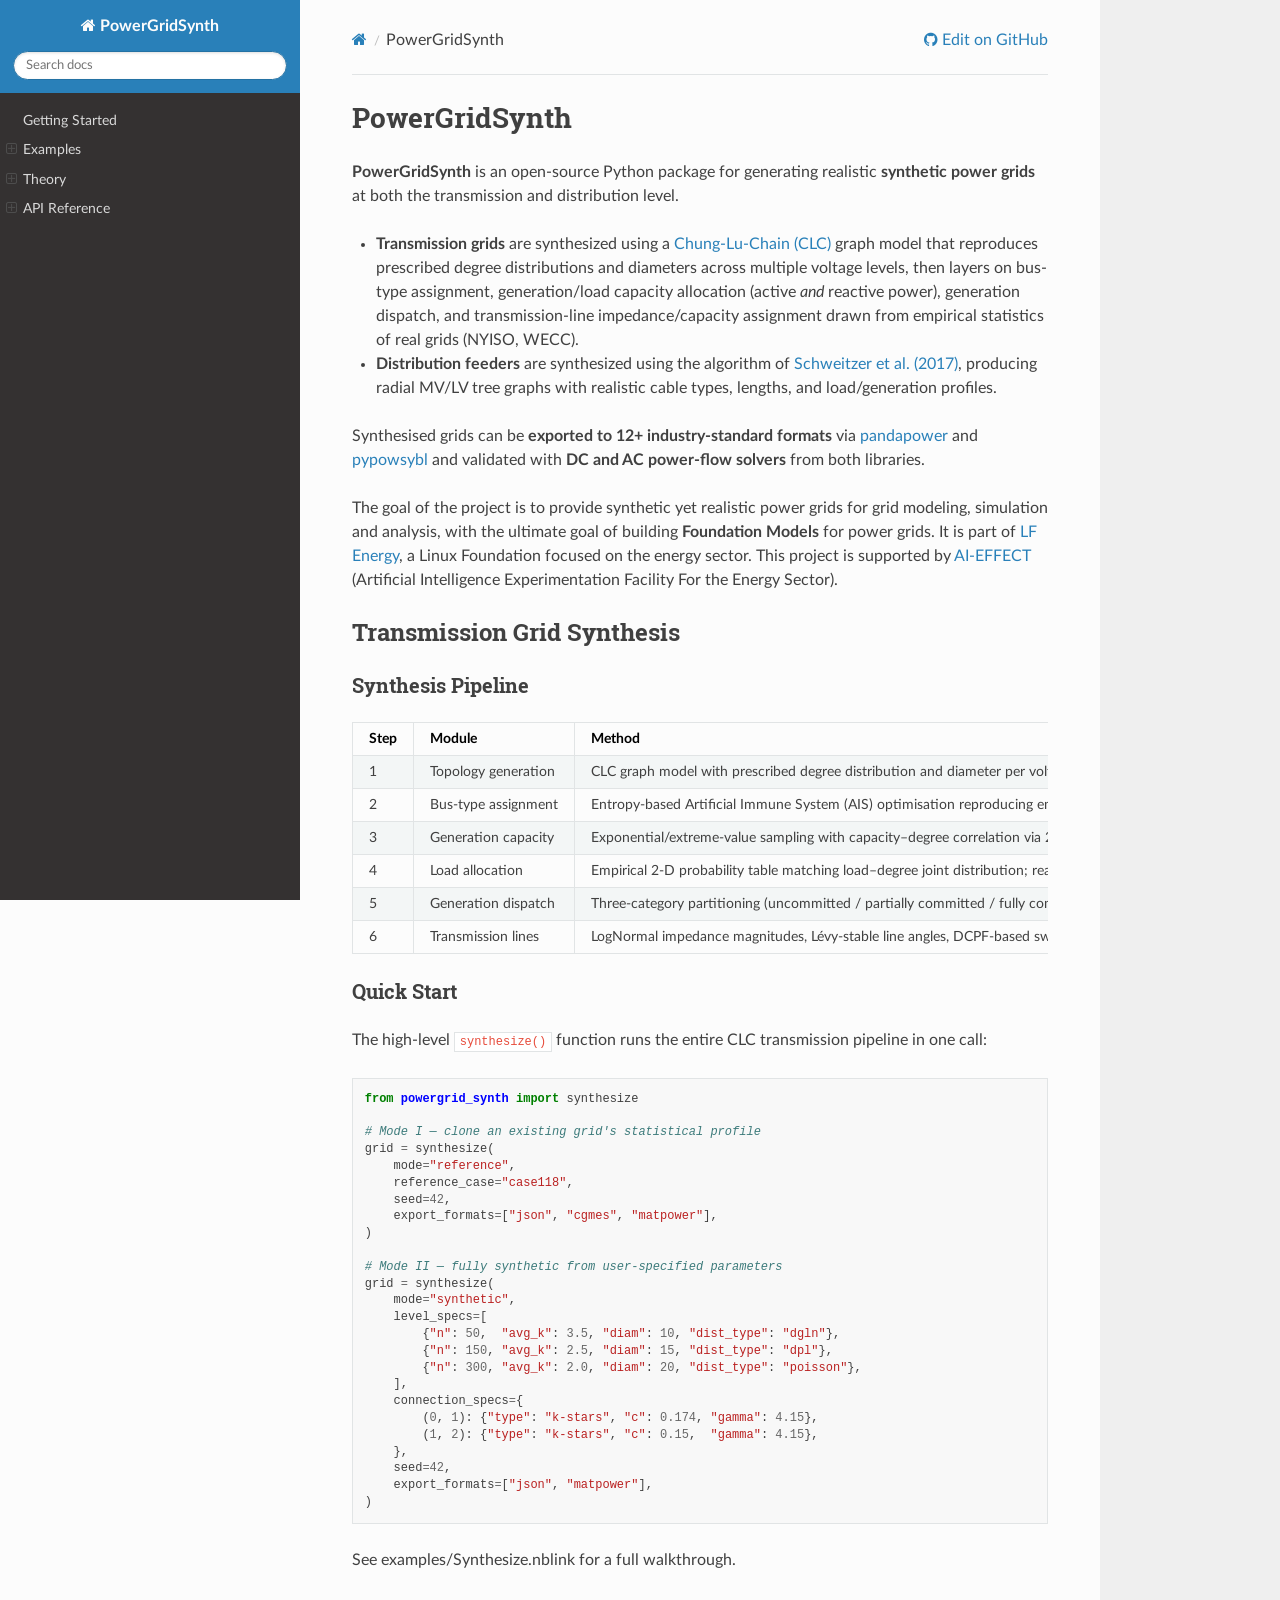
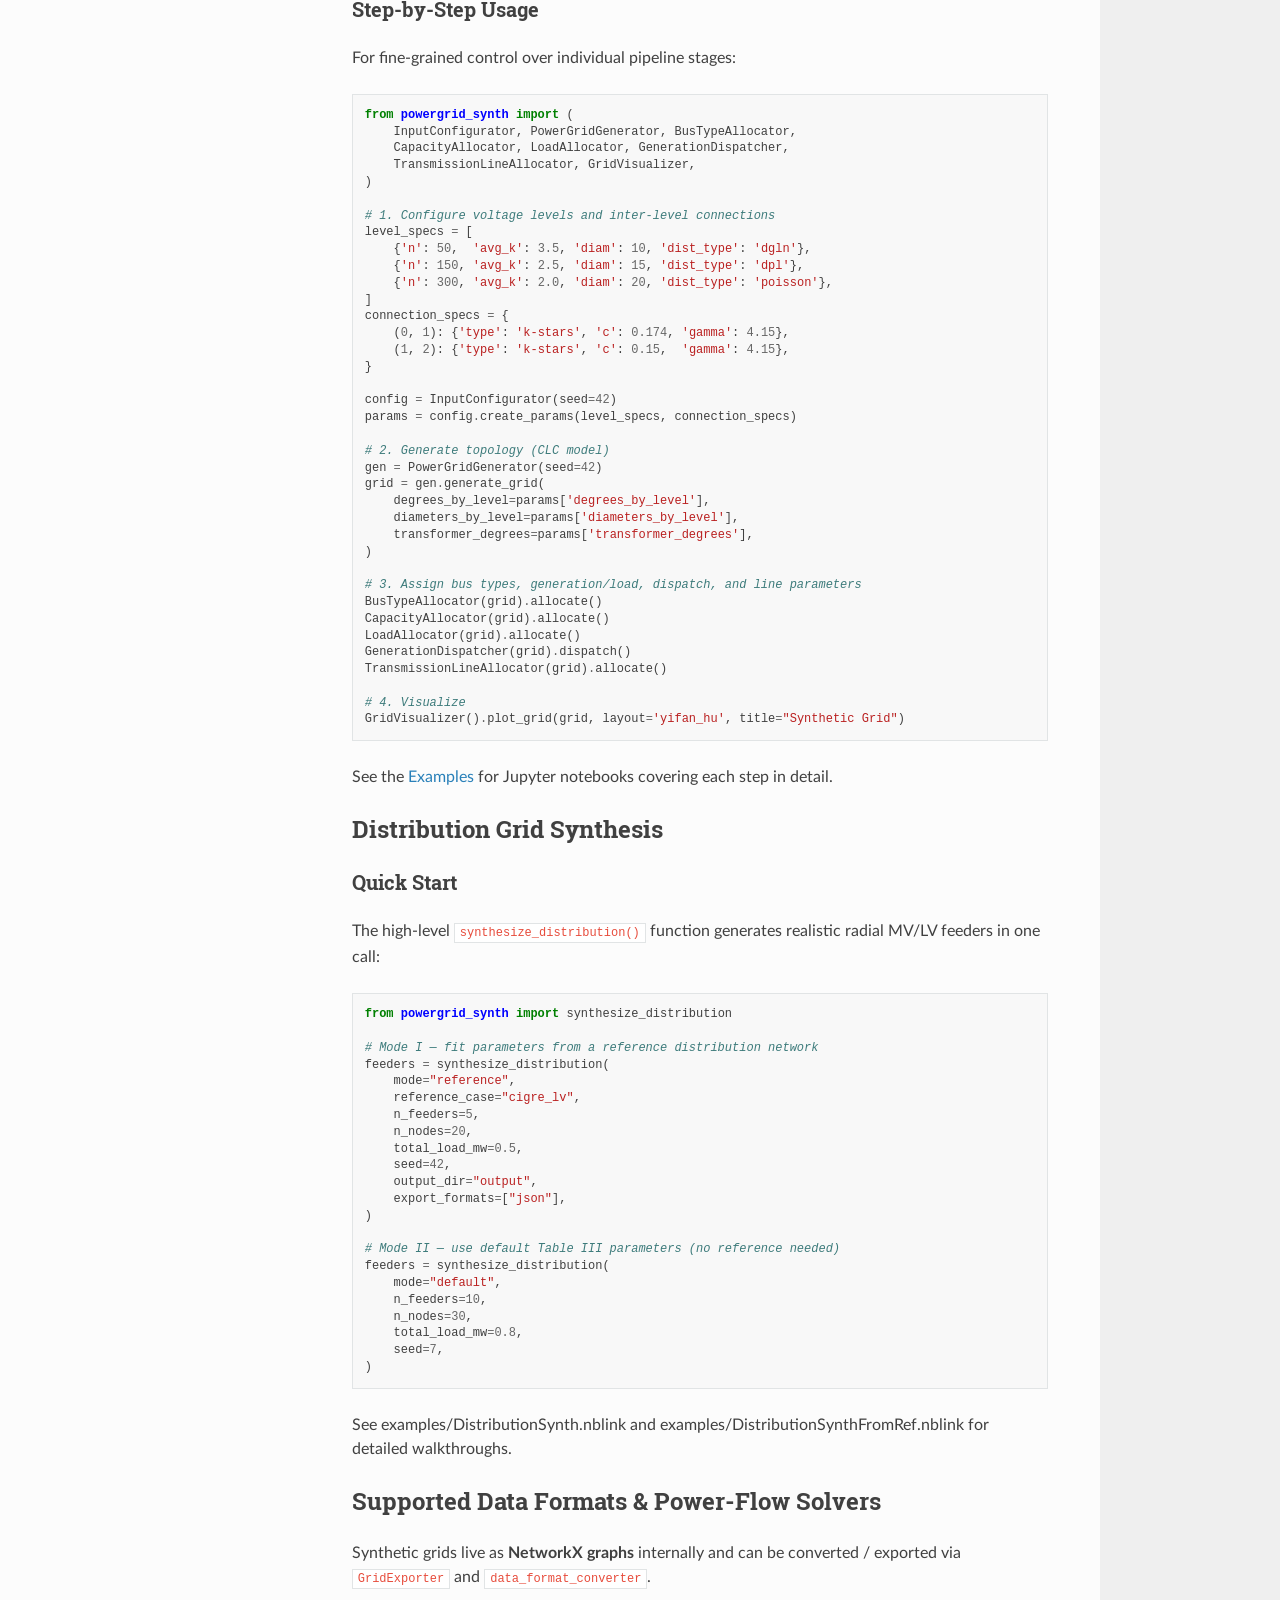
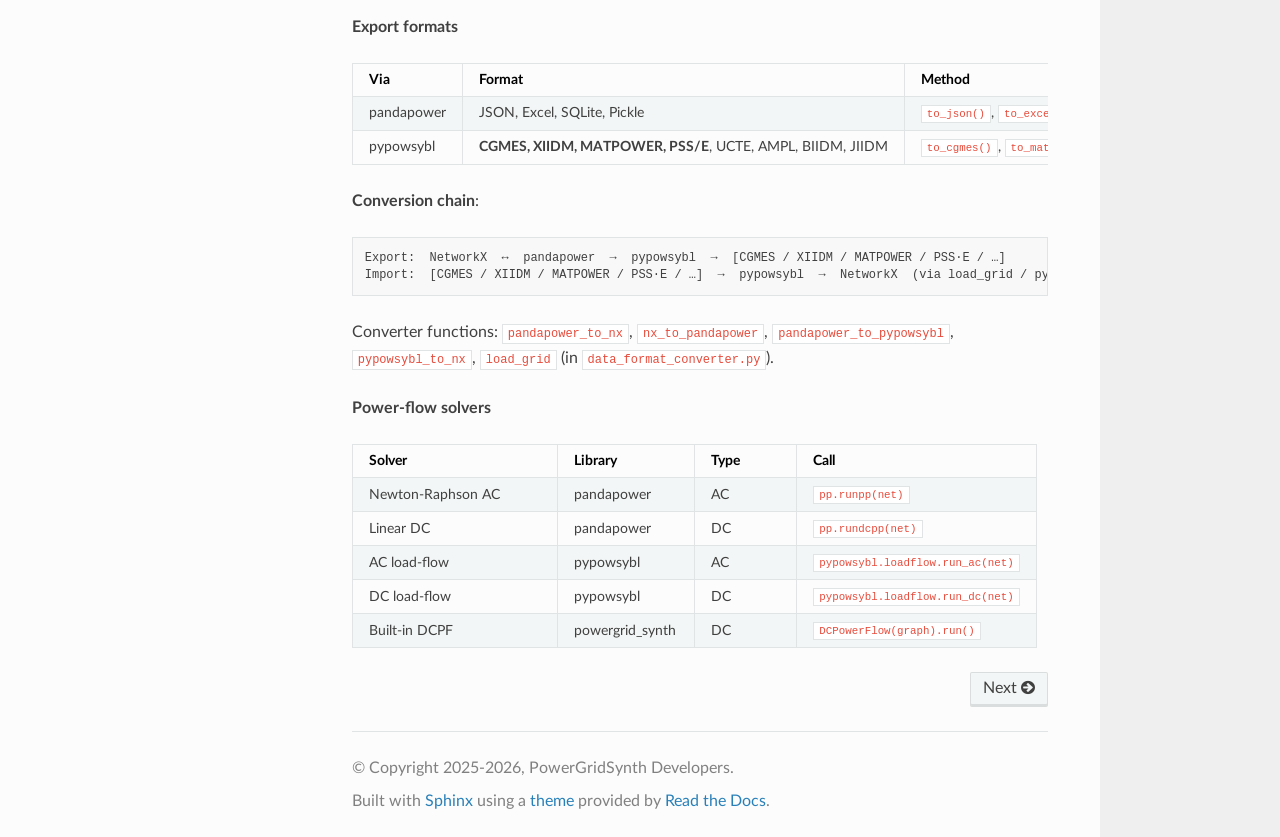
==== docs/_build/html/index.html @ 8f8b55fd "init main branch for first release" ====
<!DOCTYPE html>
<html class="writer-html5" lang="en" data-content_root="./">
<head>
  <meta charset="utf-8" /><meta name="viewport" content="width=device-width, initial-scale=1" />

  <meta name="viewport" content="width=device-width, initial-scale=1.0" />
  <title>PowerGridSynth &mdash; PowerGridSynth 0.1.1 documentation</title>
      <link rel="stylesheet" type="text/css" href="_static/pygments.css?v=b86133f3" />
      <link rel="stylesheet" type="text/css" href="_static/css/theme.css?v=9edc463e" />
      <link rel="stylesheet" type="text/css" href="_static/graphviz.css?v=4ae1632d" />
      <link rel="stylesheet" type="text/css" href="_static/custom.css?v=6230b2d3" />

  
      <script src="_static/jquery.js?v=5d32c60e"></script>
      <script src="_static/_sphinx_javascript_frameworks_compat.js?v=2cd50e6c"></script>
      <script src="_static/documentation_options.js?v=a58bc63e"></script>
      <script src="_static/doctools.js?v=fd6eb6e6"></script>
      <script src="_static/sphinx_highlight.js?v=6ffebe34"></script>
    <script src="_static/js/theme.js"></script>
    <link rel="index" title="Index" href="genindex.html" />
    <link rel="search" title="Search" href="search.html" />
    <link rel="next" title="Getting Started" href="README.html" /> 
</head>

<body class="wy-body-for-nav"> 
  <div class="wy-grid-for-nav">
    <nav data-toggle="wy-nav-shift" class="wy-nav-side">
      <div class="wy-side-scroll">
        <div class="wy-side-nav-search" >

          
          
          <a href="#" class="icon icon-home">
            PowerGridSynth
          </a>
<div role="search">
  <form id="rtd-search-form" class="wy-form" action="search.html" method="get">
    <input type="text" name="q" placeholder="Search docs" aria-label="Search docs" />
    <input type="hidden" name="check_keywords" value="yes" />
    <input type="hidden" name="area" value="default" />
  </form>
</div>
        </div><div class="wy-menu wy-menu-vertical" data-spy="affix" role="navigation" aria-label="Navigation menu">
              <ul>
<li class="toctree-l1"><a class="reference internal" href="README.html">Getting Started</a></li>
</ul>
<ul>
<li class="toctree-l1"><a class="reference internal" href="examples/index.html">Examples</a><ul>
<li class="toctree-l2"><a class="reference internal" href="examples/transmission.html">Transmission</a><ul>
<li class="toctree-l3"><a class="reference internal" href="examples/Synthesize.html">High-Level Synthesis</a></li>
<li class="toctree-l3"><a class="reference internal" href="examples/TopologyGeneration.html">Topology Generation</a></li>
<li class="toctree-l3"><a class="reference internal" href="examples/BusTypeAssignment.html">Bus Type Assignment</a></li>
<li class="toctree-l3"><a class="reference internal" href="examples/GenLoadSettings.html">Generation and Load Settings</a></li>
<li class="toctree-l3"><a class="reference internal" href="examples/SynthesizePypowsybl.html">Synthesis with pypowsybl</a></li>
<li class="toctree-l3"><a class="reference internal" href="examples/IEEETest.html">IEEE Test</a></li>
<li class="toctree-l3"><a class="reference internal" href="examples/Pegase9241Test.html">PEGASE 9241 Test</a></li>
<li class="toctree-l3"><a class="reference internal" href="examples/RTE7000Test.html">RTE 7000 Test</a></li>
</ul>
</li>
<li class="toctree-l2"><a class="reference internal" href="examples/distribution.html">Distribution</a><ul>
<li class="toctree-l3"><a class="reference internal" href="examples/DistributionSynth.html">Distribution Feeder Synthesis</a></li>
<li class="toctree-l3"><a class="reference internal" href="examples/DistributionSynthFromRef.html">Distribution Synthesis from Reference Grid</a></li>
<li class="toctree-l3"><a class="reference internal" href="examples/DistributionSynthPypowsybl.html">Distribution Synthesis with pypowsybl</a></li>
<li class="toctree-l3"><a class="reference internal" href="examples/CLC4Distribution.html">CLC for Distribution Topology Generation</a></li>
</ul>
</li>
</ul>
</li>
</ul>
<ul>
<li class="toctree-l1"><a class="reference internal" href="theory/index.html">Theory</a><ul>
<li class="toctree-l2"><a class="reference internal" href="theory/transmission.html">Transmission Grid Synthesis</a><ul>
<li class="toctree-l3"><a class="reference internal" href="theory/topology_generation.html">Topology Generation</a></li>
<li class="toctree-l3"><a class="reference internal" href="theory/bus_type_assignment.html">Bus Type Assignment</a><ul>
<li class="toctree-l4"><a class="reference internal" href="theory/ais_bus_type_assignment.html">Artificial Immune System (AIS) for Bus Type Allocation</a></li>
</ul>
</li>
<li class="toctree-l3"><a class="reference internal" href="theory/generation_load_settings.html">Generation and Load Settings</a></li>
<li class="toctree-l3"><a class="reference internal" href="theory/gen_dispatch_transmission.html">Generation Dispatch and Transmission Capacity</a></li>
</ul>
</li>
<li class="toctree-l2"><a class="reference internal" href="theory/distribution.html">Distribution Grid Synthesis</a><ul>
<li class="toctree-l3"><a class="reference internal" href="theory/distribution_feeder_generation.html">Distribution Feeder Generation</a></li>
</ul>
</li>
</ul>
</li>
</ul>
<ul>
<li class="toctree-l1"><a class="reference internal" href="autoapi/index.html">API Reference</a><ul>
<li class="toctree-l2"><a class="reference internal" href="autoapi/powergrid_synth/index.html">powergrid_synth</a><ul>
<li class="toctree-l3"><a class="reference internal" href="autoapi/powergrid_synth/core/index.html">powergrid_synth.core</a><ul>
<li class="toctree-l4"><a class="reference internal" href="autoapi/powergrid_synth/core/analysis/index.html">powergrid_synth.core.analysis</a></li>
<li class="toctree-l4"><a class="reference internal" href="autoapi/powergrid_synth/core/comparison/index.html">powergrid_synth.core.comparison</a></li>
<li class="toctree-l4"><a class="reference internal" href="autoapi/powergrid_synth/core/exporter/index.html">powergrid_synth.core.exporter</a></li>
<li class="toctree-l4"><a class="reference internal" href="autoapi/powergrid_synth/core/grid_graph/index.html">powergrid_synth.core.grid_graph</a></li>
<li class="toctree-l4"><a class="reference internal" href="autoapi/powergrid_synth/core/hierarchical_analysis/index.html">powergrid_synth.core.hierarchical_analysis</a></li>
<li class="toctree-l4"><a class="reference internal" href="autoapi/powergrid_synth/core/input_extractor/index.html">powergrid_synth.core.input_extractor</a></li>
<li class="toctree-l4"><a class="reference internal" href="autoapi/powergrid_synth/core/visualization/index.html">powergrid_synth.core.visualization</a></li>
</ul>
</li>
<li class="toctree-l3"><a class="reference internal" href="autoapi/powergrid_synth/distribution/index.html">powergrid_synth.distribution</a><ul>
<li class="toctree-l4"><a class="reference internal" href="autoapi/powergrid_synth/distribution/distribution_analysis/index.html">powergrid_synth.distribution.distribution_analysis</a></li>
<li class="toctree-l4"><a class="reference internal" href="autoapi/powergrid_synth/distribution/distribution_converter/index.html">powergrid_synth.distribution.distribution_converter</a></li>
<li class="toctree-l4"><a class="reference internal" href="autoapi/powergrid_synth/distribution/distribution_input_model/index.html">powergrid_synth.distribution.distribution_input_model</a></li>
<li class="toctree-l4"><a class="reference internal" href="autoapi/powergrid_synth/distribution/distribution_params/index.html">powergrid_synth.distribution.distribution_params</a></li>
<li class="toctree-l4"><a class="reference internal" href="autoapi/powergrid_synth/distribution/distribution_synthesis/index.html">powergrid_synth.distribution.distribution_synthesis</a></li>
<li class="toctree-l4"><a class="reference internal" href="autoapi/powergrid_synth/distribution/distribution_validation/index.html">powergrid_synth.distribution.distribution_validation</a></li>
<li class="toctree-l4"><a class="reference internal" href="autoapi/powergrid_synth/distribution/synthesize/index.html">powergrid_synth.distribution.synthesize</a></li>
</ul>
</li>
<li class="toctree-l3"><a class="reference internal" href="autoapi/powergrid_synth/transmission/index.html">powergrid_synth.transmission</a><ul>
<li class="toctree-l4"><a class="reference internal" href="autoapi/powergrid_synth/transmission/bus_type_allocator/index.html">powergrid_synth.transmission.bus_type_allocator</a></li>
<li class="toctree-l4"><a class="reference internal" href="autoapi/powergrid_synth/transmission/capacity_allocator/index.html">powergrid_synth.transmission.capacity_allocator</a></li>
<li class="toctree-l4"><a class="reference internal" href="autoapi/powergrid_synth/transmission/deg_dist_optimizer/index.html">powergrid_synth.transmission.deg_dist_optimizer</a></li>
<li class="toctree-l4"><a class="reference internal" href="autoapi/powergrid_synth/transmission/edge_creation/index.html">powergrid_synth.transmission.edge_creation</a></li>
<li class="toctree-l4"><a class="reference internal" href="autoapi/powergrid_synth/transmission/generation_dispatcher/index.html">powergrid_synth.transmission.generation_dispatcher</a></li>
<li class="toctree-l4"><a class="reference internal" href="autoapi/powergrid_synth/transmission/generator/index.html">powergrid_synth.transmission.generator</a></li>
<li class="toctree-l4"><a class="reference internal" href="autoapi/powergrid_synth/transmission/input_configurator/index.html">powergrid_synth.transmission.input_configurator</a></li>
<li class="toctree-l4"><a class="reference internal" href="autoapi/powergrid_synth/transmission/preprocessing/index.html">powergrid_synth.transmission.preprocessing</a></li>
<li class="toctree-l4"><a class="reference internal" href="autoapi/powergrid_synth/transmission/synthesize/index.html">powergrid_synth.transmission.synthesize</a></li>
<li class="toctree-l4"><a class="reference internal" href="autoapi/powergrid_synth/transmission/transformer_edges/index.html">powergrid_synth.transmission.transformer_edges</a></li>
<li class="toctree-l4"><a class="reference internal" href="autoapi/powergrid_synth/transmission/transmission/index.html">powergrid_synth.transmission.transmission</a></li>
</ul>
</li>
</ul>
</li>
</ul>
</li>
</ul>

        </div>
      </div>
    </nav>

    <section data-toggle="wy-nav-shift" class="wy-nav-content-wrap"><nav class="wy-nav-top" aria-label="Mobile navigation menu" >
          <i data-toggle="wy-nav-top" class="fa fa-bars"></i>
          <a href="#">PowerGridSynth</a>
      </nav>

      <div class="wy-nav-content">
        <div class="rst-content">
          <div role="navigation" aria-label="Page navigation">
  <ul class="wy-breadcrumbs">
      <li><a href="#" class="icon icon-home" aria-label="Home"></a></li>
      <li class="breadcrumb-item active">PowerGridSynth</li>
      <li class="wy-breadcrumbs-aside">
              <a href="https://github.com/cookbook-ms/Chung_Lu_Chain-synthesizer/blob/main/docs/index.rst" class="fa fa-github"> Edit on GitHub</a>
      </li>
  </ul>
  <hr/>
</div>
          <div role="main" class="document" itemscope="itemscope" itemtype="http://schema.org/Article">
           <div itemprop="articleBody">
             
  <section id="powergridsynth">
<h1>PowerGridSynth<a class="headerlink" href="#powergridsynth" title="Link to this heading"></a></h1>
<p><strong>PowerGridSynth</strong> is an open-source Python package for generating realistic <strong>synthetic power grids</strong> at both the transmission and distribution level.</p>
<ul class="simple">
<li><p><strong>Transmission grids</strong> are synthesized using a <a class="reference external" href="https://arxiv.org/abs/1711.11098">Chung-Lu-Chain (CLC)</a> graph model that reproduces prescribed degree distributions and diameters across multiple voltage levels, then layers on bus-type assignment, generation/load capacity allocation (active <em>and</em> reactive power), generation dispatch, and transmission-line impedance/capacity assignment drawn from empirical statistics of real grids (NYISO, WECC).</p></li>
<li><p><strong>Distribution feeders</strong> are synthesized using the algorithm of <a class="reference external" href="https://ieeexplore.ieee.org/document/7895177">Schweitzer et al. (2017)</a>, producing radial MV/LV tree graphs with realistic cable types, lengths, and load/generation profiles.</p></li>
</ul>
<p>Synthesised grids can be <strong>exported to 12+ industry-standard formats</strong> via <a class="reference external" href="https://www.pandapower.org/">pandapower</a> and <a class="reference external" href="https://pypowsybl.readthedocs.io/">pypowsybl</a> and validated with <strong>DC and AC power-flow solvers</strong> from both libraries.</p>
<p>The goal of the project is to provide synthetic yet realistic power grids for grid modeling, simulation and analysis, with the ultimate goal of building <strong>Foundation Models</strong> for power grids. It is part of <a class="reference external" href="https://lfenergy.org">LF Energy</a>, a Linux Foundation focused on the energy sector. This project is supported by <a class="reference external" href="https://ai-effect.eu/">AI-EFFECT</a> (Artificial Intelligence Experimentation Facility For the Energy Sector).</p>
<section id="transmission-grid-synthesis">
<h2>Transmission Grid Synthesis<a class="headerlink" href="#transmission-grid-synthesis" title="Link to this heading"></a></h2>
<section id="synthesis-pipeline">
<h3>Synthesis Pipeline<a class="headerlink" href="#synthesis-pipeline" title="Link to this heading"></a></h3>
<table class="docutils align-default">
<colgroup>
<col style="width: 5.0%" />
<col style="width: 30.0%" />
<col style="width: 65.0%" />
</colgroup>
<thead>
<tr class="row-odd"><th class="head"><p>Step</p></th>
<th class="head"><p>Module</p></th>
<th class="head"><p>Method</p></th>
</tr>
</thead>
<tbody>
<tr class="row-even"><td><p>1</p></td>
<td><p>Topology generation</p></td>
<td><p>CLC graph model with prescribed degree distribution and diameter per voltage level; k-stars inter-level transformer model</p></td>
</tr>
<tr class="row-odd"><td><p>2</p></td>
<td><p>Bus-type assignment</p></td>
<td><p>Entropy-based Artificial Immune System (AIS) optimisation reproducing empirical 2-D joint distribution of bus types and node degrees</p></td>
</tr>
<tr class="row-even"><td><p>3</p></td>
<td><p>Generation capacity</p></td>
<td><p>Exponential/extreme-value sampling with capacity–degree correlation via 2-D PMF table</p></td>
</tr>
<tr class="row-odd"><td><p>4</p></td>
<td><p>Load allocation</p></td>
<td><p>Empirical 2-D probability table matching load–degree joint distribution; reactive loads via power-factor model</p></td>
</tr>
<tr class="row-even"><td><p>5</p></td>
<td><p>Generation dispatch</p></td>
<td><p>Three-category partitioning (uncommitted / partially committed / fully committed) with 2-D bin matching and iterative balancing</p></td>
</tr>
<tr class="row-odd"><td><p>6</p></td>
<td><p>Transmission lines</p></td>
<td><p>LogNormal impedance magnitudes, Lévy-stable line angles, DCPF-based swapping, exponential gauge-ratio assignment via 2-D table</p></td>
</tr>
</tbody>
</table>
</section>
<section id="quick-start">
<h3>Quick Start<a class="headerlink" href="#quick-start" title="Link to this heading"></a></h3>
<p>The high-level <code class="docutils literal notranslate"><span class="pre">synthesize()</span></code> function runs the entire CLC transmission pipeline in one call:</p>
<div class="highlight-python notranslate"><div class="highlight"><pre><span></span><span class="kn">from</span><span class="w"> </span><span class="nn">powergrid_synth</span><span class="w"> </span><span class="kn">import</span> <span class="n">synthesize</span>

<span class="c1"># Mode I — clone an existing grid&#39;s statistical profile</span>
<span class="n">grid</span> <span class="o">=</span> <span class="n">synthesize</span><span class="p">(</span>
    <span class="n">mode</span><span class="o">=</span><span class="s2">&quot;reference&quot;</span><span class="p">,</span>
    <span class="n">reference_case</span><span class="o">=</span><span class="s2">&quot;case118&quot;</span><span class="p">,</span>
    <span class="n">seed</span><span class="o">=</span><span class="mi">42</span><span class="p">,</span>
    <span class="n">export_formats</span><span class="o">=</span><span class="p">[</span><span class="s2">&quot;json&quot;</span><span class="p">,</span> <span class="s2">&quot;cgmes&quot;</span><span class="p">,</span> <span class="s2">&quot;matpower&quot;</span><span class="p">],</span>
<span class="p">)</span>

<span class="c1"># Mode II — fully synthetic from user-specified parameters</span>
<span class="n">grid</span> <span class="o">=</span> <span class="n">synthesize</span><span class="p">(</span>
    <span class="n">mode</span><span class="o">=</span><span class="s2">&quot;synthetic&quot;</span><span class="p">,</span>
    <span class="n">level_specs</span><span class="o">=</span><span class="p">[</span>
        <span class="p">{</span><span class="s2">&quot;n&quot;</span><span class="p">:</span> <span class="mi">50</span><span class="p">,</span>  <span class="s2">&quot;avg_k&quot;</span><span class="p">:</span> <span class="mf">3.5</span><span class="p">,</span> <span class="s2">&quot;diam&quot;</span><span class="p">:</span> <span class="mi">10</span><span class="p">,</span> <span class="s2">&quot;dist_type&quot;</span><span class="p">:</span> <span class="s2">&quot;dgln&quot;</span><span class="p">},</span>
        <span class="p">{</span><span class="s2">&quot;n&quot;</span><span class="p">:</span> <span class="mi">150</span><span class="p">,</span> <span class="s2">&quot;avg_k&quot;</span><span class="p">:</span> <span class="mf">2.5</span><span class="p">,</span> <span class="s2">&quot;diam&quot;</span><span class="p">:</span> <span class="mi">15</span><span class="p">,</span> <span class="s2">&quot;dist_type&quot;</span><span class="p">:</span> <span class="s2">&quot;dpl&quot;</span><span class="p">},</span>
        <span class="p">{</span><span class="s2">&quot;n&quot;</span><span class="p">:</span> <span class="mi">300</span><span class="p">,</span> <span class="s2">&quot;avg_k&quot;</span><span class="p">:</span> <span class="mf">2.0</span><span class="p">,</span> <span class="s2">&quot;diam&quot;</span><span class="p">:</span> <span class="mi">20</span><span class="p">,</span> <span class="s2">&quot;dist_type&quot;</span><span class="p">:</span> <span class="s2">&quot;poisson&quot;</span><span class="p">},</span>
    <span class="p">],</span>
    <span class="n">connection_specs</span><span class="o">=</span><span class="p">{</span>
        <span class="p">(</span><span class="mi">0</span><span class="p">,</span> <span class="mi">1</span><span class="p">):</span> <span class="p">{</span><span class="s2">&quot;type&quot;</span><span class="p">:</span> <span class="s2">&quot;k-stars&quot;</span><span class="p">,</span> <span class="s2">&quot;c&quot;</span><span class="p">:</span> <span class="mf">0.174</span><span class="p">,</span> <span class="s2">&quot;gamma&quot;</span><span class="p">:</span> <span class="mf">4.15</span><span class="p">},</span>
        <span class="p">(</span><span class="mi">1</span><span class="p">,</span> <span class="mi">2</span><span class="p">):</span> <span class="p">{</span><span class="s2">&quot;type&quot;</span><span class="p">:</span> <span class="s2">&quot;k-stars&quot;</span><span class="p">,</span> <span class="s2">&quot;c&quot;</span><span class="p">:</span> <span class="mf">0.15</span><span class="p">,</span>  <span class="s2">&quot;gamma&quot;</span><span class="p">:</span> <span class="mf">4.15</span><span class="p">},</span>
    <span class="p">},</span>
    <span class="n">seed</span><span class="o">=</span><span class="mi">42</span><span class="p">,</span>
    <span class="n">export_formats</span><span class="o">=</span><span class="p">[</span><span class="s2">&quot;json&quot;</span><span class="p">,</span> <span class="s2">&quot;matpower&quot;</span><span class="p">],</span>
<span class="p">)</span>
</pre></div>
</div>
<p>See <span class="xref std std-doc">examples/Synthesize.nblink</span> for a full walkthrough.</p>
</section>
<section id="step-by-step-usage">
<h3>Step-by-Step Usage<a class="headerlink" href="#step-by-step-usage" title="Link to this heading"></a></h3>
<p>For fine-grained control over individual pipeline stages:</p>
<div class="highlight-python notranslate"><div class="highlight"><pre><span></span><span class="kn">from</span><span class="w"> </span><span class="nn">powergrid_synth</span><span class="w"> </span><span class="kn">import</span> <span class="p">(</span>
    <span class="n">InputConfigurator</span><span class="p">,</span> <span class="n">PowerGridGenerator</span><span class="p">,</span> <span class="n">BusTypeAllocator</span><span class="p">,</span>
    <span class="n">CapacityAllocator</span><span class="p">,</span> <span class="n">LoadAllocator</span><span class="p">,</span> <span class="n">GenerationDispatcher</span><span class="p">,</span>
    <span class="n">TransmissionLineAllocator</span><span class="p">,</span> <span class="n">GridVisualizer</span><span class="p">,</span>
<span class="p">)</span>

<span class="c1"># 1. Configure voltage levels and inter-level connections</span>
<span class="n">level_specs</span> <span class="o">=</span> <span class="p">[</span>
    <span class="p">{</span><span class="s1">&#39;n&#39;</span><span class="p">:</span> <span class="mi">50</span><span class="p">,</span>  <span class="s1">&#39;avg_k&#39;</span><span class="p">:</span> <span class="mf">3.5</span><span class="p">,</span> <span class="s1">&#39;diam&#39;</span><span class="p">:</span> <span class="mi">10</span><span class="p">,</span> <span class="s1">&#39;dist_type&#39;</span><span class="p">:</span> <span class="s1">&#39;dgln&#39;</span><span class="p">},</span>
    <span class="p">{</span><span class="s1">&#39;n&#39;</span><span class="p">:</span> <span class="mi">150</span><span class="p">,</span> <span class="s1">&#39;avg_k&#39;</span><span class="p">:</span> <span class="mf">2.5</span><span class="p">,</span> <span class="s1">&#39;diam&#39;</span><span class="p">:</span> <span class="mi">15</span><span class="p">,</span> <span class="s1">&#39;dist_type&#39;</span><span class="p">:</span> <span class="s1">&#39;dpl&#39;</span><span class="p">},</span>
    <span class="p">{</span><span class="s1">&#39;n&#39;</span><span class="p">:</span> <span class="mi">300</span><span class="p">,</span> <span class="s1">&#39;avg_k&#39;</span><span class="p">:</span> <span class="mf">2.0</span><span class="p">,</span> <span class="s1">&#39;diam&#39;</span><span class="p">:</span> <span class="mi">20</span><span class="p">,</span> <span class="s1">&#39;dist_type&#39;</span><span class="p">:</span> <span class="s1">&#39;poisson&#39;</span><span class="p">},</span>
<span class="p">]</span>
<span class="n">connection_specs</span> <span class="o">=</span> <span class="p">{</span>
    <span class="p">(</span><span class="mi">0</span><span class="p">,</span> <span class="mi">1</span><span class="p">):</span> <span class="p">{</span><span class="s1">&#39;type&#39;</span><span class="p">:</span> <span class="s1">&#39;k-stars&#39;</span><span class="p">,</span> <span class="s1">&#39;c&#39;</span><span class="p">:</span> <span class="mf">0.174</span><span class="p">,</span> <span class="s1">&#39;gamma&#39;</span><span class="p">:</span> <span class="mf">4.15</span><span class="p">},</span>
    <span class="p">(</span><span class="mi">1</span><span class="p">,</span> <span class="mi">2</span><span class="p">):</span> <span class="p">{</span><span class="s1">&#39;type&#39;</span><span class="p">:</span> <span class="s1">&#39;k-stars&#39;</span><span class="p">,</span> <span class="s1">&#39;c&#39;</span><span class="p">:</span> <span class="mf">0.15</span><span class="p">,</span>  <span class="s1">&#39;gamma&#39;</span><span class="p">:</span> <span class="mf">4.15</span><span class="p">},</span>
<span class="p">}</span>

<span class="n">config</span> <span class="o">=</span> <span class="n">InputConfigurator</span><span class="p">(</span><span class="n">seed</span><span class="o">=</span><span class="mi">42</span><span class="p">)</span>
<span class="n">params</span> <span class="o">=</span> <span class="n">config</span><span class="o">.</span><span class="n">create_params</span><span class="p">(</span><span class="n">level_specs</span><span class="p">,</span> <span class="n">connection_specs</span><span class="p">)</span>

<span class="c1"># 2. Generate topology (CLC model)</span>
<span class="n">gen</span> <span class="o">=</span> <span class="n">PowerGridGenerator</span><span class="p">(</span><span class="n">seed</span><span class="o">=</span><span class="mi">42</span><span class="p">)</span>
<span class="n">grid</span> <span class="o">=</span> <span class="n">gen</span><span class="o">.</span><span class="n">generate_grid</span><span class="p">(</span>
    <span class="n">degrees_by_level</span><span class="o">=</span><span class="n">params</span><span class="p">[</span><span class="s1">&#39;degrees_by_level&#39;</span><span class="p">],</span>
    <span class="n">diameters_by_level</span><span class="o">=</span><span class="n">params</span><span class="p">[</span><span class="s1">&#39;diameters_by_level&#39;</span><span class="p">],</span>
    <span class="n">transformer_degrees</span><span class="o">=</span><span class="n">params</span><span class="p">[</span><span class="s1">&#39;transformer_degrees&#39;</span><span class="p">],</span>
<span class="p">)</span>

<span class="c1"># 3. Assign bus types, generation/load, dispatch, and line parameters</span>
<span class="n">BusTypeAllocator</span><span class="p">(</span><span class="n">grid</span><span class="p">)</span><span class="o">.</span><span class="n">allocate</span><span class="p">()</span>
<span class="n">CapacityAllocator</span><span class="p">(</span><span class="n">grid</span><span class="p">)</span><span class="o">.</span><span class="n">allocate</span><span class="p">()</span>
<span class="n">LoadAllocator</span><span class="p">(</span><span class="n">grid</span><span class="p">)</span><span class="o">.</span><span class="n">allocate</span><span class="p">()</span>
<span class="n">GenerationDispatcher</span><span class="p">(</span><span class="n">grid</span><span class="p">)</span><span class="o">.</span><span class="n">dispatch</span><span class="p">()</span>
<span class="n">TransmissionLineAllocator</span><span class="p">(</span><span class="n">grid</span><span class="p">)</span><span class="o">.</span><span class="n">allocate</span><span class="p">()</span>

<span class="c1"># 4. Visualize</span>
<span class="n">GridVisualizer</span><span class="p">()</span><span class="o">.</span><span class="n">plot_grid</span><span class="p">(</span><span class="n">grid</span><span class="p">,</span> <span class="n">layout</span><span class="o">=</span><span class="s1">&#39;yifan_hu&#39;</span><span class="p">,</span> <span class="n">title</span><span class="o">=</span><span class="s2">&quot;Synthetic Grid&quot;</span><span class="p">)</span>
</pre></div>
</div>
<p>See the <a class="reference internal" href="examples/index.html"><span class="doc">Examples</span></a> for Jupyter notebooks covering each step in detail.</p>
</section>
</section>
<section id="distribution-grid-synthesis">
<h2>Distribution Grid Synthesis<a class="headerlink" href="#distribution-grid-synthesis" title="Link to this heading"></a></h2>
<section id="id1">
<h3>Quick Start<a class="headerlink" href="#id1" title="Link to this heading"></a></h3>
<p>The high-level <code class="docutils literal notranslate"><span class="pre">synthesize_distribution()</span></code> function generates realistic radial MV/LV feeders in one call:</p>
<div class="highlight-python notranslate"><div class="highlight"><pre><span></span><span class="kn">from</span><span class="w"> </span><span class="nn">powergrid_synth</span><span class="w"> </span><span class="kn">import</span> <span class="n">synthesize_distribution</span>

<span class="c1"># Mode I — fit parameters from a reference distribution network</span>
<span class="n">feeders</span> <span class="o">=</span> <span class="n">synthesize_distribution</span><span class="p">(</span>
    <span class="n">mode</span><span class="o">=</span><span class="s2">&quot;reference&quot;</span><span class="p">,</span>
    <span class="n">reference_case</span><span class="o">=</span><span class="s2">&quot;cigre_lv&quot;</span><span class="p">,</span>
    <span class="n">n_feeders</span><span class="o">=</span><span class="mi">5</span><span class="p">,</span>
    <span class="n">n_nodes</span><span class="o">=</span><span class="mi">20</span><span class="p">,</span>
    <span class="n">total_load_mw</span><span class="o">=</span><span class="mf">0.5</span><span class="p">,</span>
    <span class="n">seed</span><span class="o">=</span><span class="mi">42</span><span class="p">,</span>
    <span class="n">output_dir</span><span class="o">=</span><span class="s2">&quot;output&quot;</span><span class="p">,</span>
    <span class="n">export_formats</span><span class="o">=</span><span class="p">[</span><span class="s2">&quot;json&quot;</span><span class="p">],</span>
<span class="p">)</span>

<span class="c1"># Mode II — use default Table III parameters (no reference needed)</span>
<span class="n">feeders</span> <span class="o">=</span> <span class="n">synthesize_distribution</span><span class="p">(</span>
    <span class="n">mode</span><span class="o">=</span><span class="s2">&quot;default&quot;</span><span class="p">,</span>
    <span class="n">n_feeders</span><span class="o">=</span><span class="mi">10</span><span class="p">,</span>
    <span class="n">n_nodes</span><span class="o">=</span><span class="mi">30</span><span class="p">,</span>
    <span class="n">total_load_mw</span><span class="o">=</span><span class="mf">0.8</span><span class="p">,</span>
    <span class="n">seed</span><span class="o">=</span><span class="mi">7</span><span class="p">,</span>
<span class="p">)</span>
</pre></div>
</div>
<p>See <span class="xref std std-doc">examples/DistributionSynth.nblink</span> and <span class="xref std std-doc">examples/DistributionSynthFromRef.nblink</span> for detailed walkthroughs.</p>
</section>
</section>
<section id="supported-data-formats-power-flow-solvers">
<h2>Supported Data Formats &amp; Power-Flow Solvers<a class="headerlink" href="#supported-data-formats-power-flow-solvers" title="Link to this heading"></a></h2>
<p>Synthetic grids live as <strong>NetworkX graphs</strong> internally and can be converted / exported via
<code class="docutils literal notranslate"><span class="pre">GridExporter</span></code> and <code class="docutils literal notranslate"><span class="pre">data_format_converter</span></code>.</p>
<p><strong>Export formats</strong></p>
<table class="docutils align-default">
<colgroup>
<col style="width: 15.0%" />
<col style="width: 30.0%" />
<col style="width: 55.0%" />
</colgroup>
<thead>
<tr class="row-odd"><th class="head"><p>Via</p></th>
<th class="head"><p>Format</p></th>
<th class="head"><p>Method</p></th>
</tr>
</thead>
<tbody>
<tr class="row-even"><td><p>pandapower</p></td>
<td><p>JSON, Excel, SQLite, Pickle</p></td>
<td><p><code class="docutils literal notranslate"><span class="pre">to_json()</span></code>, <code class="docutils literal notranslate"><span class="pre">to_excel()</span></code>, <code class="docutils literal notranslate"><span class="pre">to_sqlite()</span></code>, <code class="docutils literal notranslate"><span class="pre">to_pickle()</span></code></p></td>
</tr>
<tr class="row-odd"><td><p>pypowsybl</p></td>
<td><p><strong>CGMES, XIIDM, MATPOWER, PSS/E</strong>, UCTE, AMPL, BIIDM, JIIDM</p></td>
<td><p><code class="docutils literal notranslate"><span class="pre">to_cgmes()</span></code>, <code class="docutils literal notranslate"><span class="pre">to_matpower()</span></code>, <code class="docutils literal notranslate"><span class="pre">to_psse()</span></code>, <code class="docutils literal notranslate"><span class="pre">to_pypowsybl(format=...)</span></code></p></td>
</tr>
</tbody>
</table>
<p><strong>Conversion chain</strong>:</p>
<div class="highlight-default notranslate"><div class="highlight"><pre><span></span>Export:  NetworkX  ↔  pandapower  →  pypowsybl  →  [CGMES / XIIDM / MATPOWER / PSS·E / …]
Import:  [CGMES / XIIDM / MATPOWER / PSS·E / …]  →  pypowsybl  →  NetworkX  (via load_grid / pypowsybl_to_nx)
</pre></div>
</div>
<p>Converter functions: <code class="docutils literal notranslate"><span class="pre">pandapower_to_nx</span></code>, <code class="docutils literal notranslate"><span class="pre">nx_to_pandapower</span></code>,
<code class="docutils literal notranslate"><span class="pre">pandapower_to_pypowsybl</span></code>, <code class="docutils literal notranslate"><span class="pre">pypowsybl_to_nx</span></code>, <code class="docutils literal notranslate"><span class="pre">load_grid</span></code>
(in <code class="docutils literal notranslate"><span class="pre">data_format_converter.py</span></code>).</p>
<p><strong>Power-flow solvers</strong></p>
<table class="docutils align-default">
<colgroup>
<col style="width: 30.0%" />
<col style="width: 20.0%" />
<col style="width: 15.0%" />
<col style="width: 35.0%" />
</colgroup>
<thead>
<tr class="row-odd"><th class="head"><p>Solver</p></th>
<th class="head"><p>Library</p></th>
<th class="head"><p>Type</p></th>
<th class="head"><p>Call</p></th>
</tr>
</thead>
<tbody>
<tr class="row-even"><td><p>Newton-Raphson AC</p></td>
<td><p>pandapower</p></td>
<td><p>AC</p></td>
<td><p><code class="docutils literal notranslate"><span class="pre">pp.runpp(net)</span></code></p></td>
</tr>
<tr class="row-odd"><td><p>Linear DC</p></td>
<td><p>pandapower</p></td>
<td><p>DC</p></td>
<td><p><code class="docutils literal notranslate"><span class="pre">pp.rundcpp(net)</span></code></p></td>
</tr>
<tr class="row-even"><td><p>AC load-flow</p></td>
<td><p>pypowsybl</p></td>
<td><p>AC</p></td>
<td><p><code class="docutils literal notranslate"><span class="pre">pypowsybl.loadflow.run_ac(net)</span></code></p></td>
</tr>
<tr class="row-odd"><td><p>DC load-flow</p></td>
<td><p>pypowsybl</p></td>
<td><p>DC</p></td>
<td><p><code class="docutils literal notranslate"><span class="pre">pypowsybl.loadflow.run_dc(net)</span></code></p></td>
</tr>
<tr class="row-even"><td><p>Built-in DCPF</p></td>
<td><p>powergrid_synth</p></td>
<td><p>DC</p></td>
<td><p><code class="docutils literal notranslate"><span class="pre">DCPowerFlow(graph).run()</span></code></p></td>
</tr>
</tbody>
</table>
<div class="toctree-wrapper compound">
</div>
<div class="toctree-wrapper compound">
</div>
<div class="toctree-wrapper compound">
</div>
<div class="toctree-wrapper compound">
</div>
</section>
</section>


           </div>
          </div>
          <footer><div class="rst-footer-buttons" role="navigation" aria-label="Footer">
        <a href="README.html" class="btn btn-neutral float-right" title="Getting Started" accesskey="n" rel="next">Next <span class="fa fa-arrow-circle-right" aria-hidden="true"></span></a>
    </div>

  <hr/>

  <div role="contentinfo">
    <p>&#169; Copyright 2025-2026, PowerGridSynth Developers.</p>
  </div>

  Built with <a href="https://www.sphinx-doc.org/">Sphinx</a> using a
    <a href="https://github.com/readthedocs/sphinx_rtd_theme">theme</a>
    provided by <a href="https://readthedocs.org">Read the Docs</a>.
   

</footer>
        </div>
      </div>
    </section>
  </div>
  <script>
      jQuery(function () {
          SphinxRtdTheme.Navigation.enable(true);
      });
  </script> 

</body>
</html>
---- docs/_build/html/_static/pygments.css ----
pre { line-height: 125%; }
td.linenos .normal { color: inherit; background-color: transparent; padding-left: 5px; padding-right: 5px; }
span.linenos { color: inherit; background-color: transparent; padding-left: 5px; padding-right: 5px; }
td.linenos .special { color: #000000; background-color: #ffffc0; padding-left: 5px; padding-right: 5px; }
span.linenos.special { color: #000000; background-color: #ffffc0; padding-left: 5px; padding-right: 5px; }
.highlight .hll { background-color: #ffffcc }
.highlight { background: #f8f8f8; }
.highlight .c { color: #3D7B7B; font-style: italic } /* Comment */
.highlight .err { border: 1px solid #F00 } /* Error */
.highlight .k { color: #008000; font-weight: bold } /* Keyword */
.highlight .o { color: #666 } /* Operator */
.highlight .ch { color: #3D7B7B; font-style: italic } /* Comment.Hashbang */
.highlight .cm { color: #3D7B7B; font-style: italic } /* Comment.Multiline */
.highlight .cp { color: #9C6500 } /* Comment.Preproc */
.highlight .cpf { color: #3D7B7B; font-style: italic } /* Comment.PreprocFile */
.highlight .c1 { color: #3D7B7B; font-style: italic } /* Comment.Single */
.highlight .cs { color: #3D7B7B; font-style: italic } /* Comment.Special */
.highlight .gd { color: #A00000 } /* Generic.Deleted */
.highlight .ge { font-style: italic } /* Generic.Emph */
.highlight .ges { font-weight: bold; font-style: italic } /* Generic.EmphStrong */
.highlight .gr { color: #E40000 } /* Generic.Error */
.highlight .gh { color: #000080; font-weight: bold } /* Generic.Heading */
.highlight .gi { color: #008400 } /* Generic.Inserted */
.highlight .go { color: #717171 } /* Generic.Output */
.highlight .gp { color: #000080; font-weight: bold } /* Generic.Prompt */
.highlight .gs { font-weight: bold } /* Generic.Strong */
.highlight .gu { color: #800080; font-weight: bold } /* Generic.Subheading */
.highlight .gt { color: #04D } /* Generic.Traceback */
.highlight .kc { color: #008000; font-weight: bold } /* Keyword.Constant */
.highlight .kd { color: #008000; font-weight: bold } /* Keyword.Declaration */
.highlight .kn { color: #008000; font-weight: bold } /* Keyword.Namespace */
.highlight .kp { color: #008000 } /* Keyword.Pseudo */
.highlight .kr { color: #008000; font-weight: bold } /* Keyword.Reserved */
.highlight .kt { color: #B00040 } /* Keyword.Type */
.highlight .m { color: #666 } /* Literal.Number */
.highlight .s { color: #BA2121 } /* Literal.String */
.highlight .na { color: #687822 } /* Name.Attribute */
.highlight .nb { color: #008000 } /* Name.Builtin */
.highlight .nc { color: #00F; font-weight: bold } /* Name.Class */
.highlight .no { color: #800 } /* Name.Constant */
.highlight .nd { color: #A2F } /* Name.Decorator */
.highlight .ni { color: #717171; font-weight: bold } /* Name.Entity */
.highlight .ne { color: #CB3F38; font-weight: bold } /* Name.Exception */
.highlight .nf { color: #00F } /* Name.Function */
.highlight .nl { color: #767600 } /* Name.Label */
.highlight .nn { color: #00F; font-weight: bold } /* Name.Namespace */
.highlight .nt { color: #008000; font-weight: bold } /* Name.Tag */
.highlight .nv { color: #19177C } /* Name.Variable */
.highlight .ow { color: #A2F; font-weight: bold } /* Operator.Word */
.highlight .w { color: #BBB } /* Text.Whitespace */
.highlight .mb { color: #666 } /* Literal.Number.Bin */
.highlight .mf { color: #666 } /* Literal.Number.Float */
.highlight .mh { color: #666 } /* Literal.Number.Hex */
.highlight .mi { color: #666 } /* Literal.Number.Integer */
.highlight .mo { color: #666 } /* Literal.Number.Oct */
.highlight .sa { color: #BA2121 } /* Literal.String.Affix */
.highlight .sb { color: #BA2121 } /* Literal.String.Backtick */
.highlight .sc { color: #BA2121 } /* Literal.String.Char */
.highlight .dl { color: #BA2121 } /* Literal.String.Delimiter */
.highlight .sd { color: #BA2121; font-style: italic } /* Literal.String.Doc */
.highlight .s2 { color: #BA2121 } /* Literal.String.Double */
.highlight .se { color: #AA5D1F; font-weight: bold } /* Literal.String.Escape */
.highlight .sh { color: #BA2121 } /* Literal.String.Heredoc */
.highlight .si { color: #A45A77; font-weight: bold } /* Literal.String.Interpol */
.highlight .sx { color: #008000 } /* Literal.String.Other */
.highlight .sr { color: #A45A77 } /* Literal.String.Regex */
.highlight .s1 { color: #BA2121 } /* Literal.String.Single */
.highlight .ss { color: #19177C } /* Literal.String.Symbol */
.highlight .bp { color: #008000 } /* Name.Builtin.Pseudo */
.highlight .fm { color: #00F } /* Name.Function.Magic */
.highlight .vc { color: #19177C } /* Name.Variable.Class */
.highlight .vg { color: #19177C } /* Name.Variable.Global */
.highlight .vi { color: #19177C } /* Name.Variable.Instance */
.highlight .vm { color: #19177C } /* Name.Variable.Magic */
.highlight .il { color: #666 } /* Literal.Number.Integer.Long */
---- docs/_build/html/_static/css/theme.css ----
html{box-sizing:border-box}*,:after,:before{box-sizing:inherit}article,aside,details,figcaption,figure,footer,header,hgroup,nav,section{display:block}audio,canvas,video{display:inline-block;*display:inline;*zoom:1}[hidden],audio:not([controls]){display:none}*{-webkit-box-sizing:border-box;-moz-box-sizing:border-box;box-sizing:border-box}html{font-size:100%;-webkit-text-size-adjust:100%;-ms-text-size-adjust:100%}body{margin:0}a:active,a:hover{outline:0}abbr[title]{border-bottom:1px dotted}b,strong{font-weight:700}blockquote{margin:0}dfn{font-style:italic}ins{background:#ff9;text-decoration:none}ins,mark{color:#000}mark{background:#ff0;font-style:italic;font-weight:700}.rst-content code,.rst-content tt,code,kbd,pre,samp{font-family:monospace,serif;_font-family:courier new,monospace;font-size:1em}pre{white-space:pre}q{quotes:none}q:after,q:before{content:"";content:none}small{font-size:85%}sub,sup{font-size:75%;line-height:0;position:relative;vertical-align:baseline}sup{top:-.5em}sub{bottom:-.25em}dl,ol,ul{margin:0;padding:0;list-style:none;list-style-image:none}li{list-style:none}dd{margin:0}img{border:0;-ms-interpolation-mode:bicubic;vertical-align:middle;max-width:100%}svg:not(:root){overflow:hidden}figure,form{margin:0}label{cursor:pointer}button,input,select,textarea{font-size:100%;margin:0;vertical-align:baseline;*vertical-align:middle}button,input{line-height:normal}button,input[type=button],input[type=reset],input[type=submit]{cursor:pointer;-webkit-appearance:button;*overflow:visible}button[disabled],input[disabled]{cursor:default}input[type=search]{-webkit-appearance:textfield;-moz-box-sizing:content-box;-webkit-box-sizing:content-box;box-sizing:content-box}textarea{resize:vertical}table{border-collapse:collapse;border-spacing:0}td{vertical-align:top}.chromeframe{margin:.2em 0;background:#ccc;color:#000;padding:.2em 0}.ir{display:block;border:0;text-indent:-999em;overflow:hidden;background-color:transparent;background-repeat:no-repeat;text-align:left;direction:ltr;*line-height:0}.ir br{display:none}.hidden{display:none!important;visibility:hidden}.visuallyhidden{border:0;clip:rect(0 0 0 0);height:1px;margin:-1px;overflow:hidden;padding:0;position:absolute;width:1px}.visuallyhidden.focusable:active,.visuallyhidden.focusable:focus{clip:auto;height:auto;margin:0;overflow:visible;position:static;width:auto}.invisible{visibility:hidden}.relative{position:relative}big,small{font-size:100%}@media print{body,html,section{background:none!important}*{box-shadow:none!important;text-shadow:none!important;filter:none!important;-ms-filter:none!important}a,a:visited{text-decoration:underline}.ir a:after,a[href^="#"]:after,a[href^="javascript:"]:after{content:""}blockquote,pre{page-break-inside:avoid}thead{display:table-header-group}img,tr{page-break-inside:avoid}img{max-width:100%!important}@page{margin:.5cm}.rst-content .toctree-wrapper>p.caption,h2,h3,p{orphans:3;widows:3}.rst-content .toctree-wrapper>p.caption,h2,h3{page-break-after:avoid}}.btn,.fa:before,.icon:before,.rst-content .admonition,.rst-content .admonition-title:before,.rst-content .admonition-todo,.rst-content .attention,.rst-content .caution,.rst-content .code-block-caption .headerlink:before,.rst-content .danger,.rst-content .eqno .headerlink:before,.rst-content .error,.rst-content .hint,.rst-content .important,.rst-content .note,.rst-content .seealso,.rst-content .tip,.rst-content .warning,.rst-content code.download span:first-child:before,.rst-content dl dt .headerlink:before,.rst-content h1 .headerlink:before,.rst-content h2 .headerlink:before,.rst-content h3 .headerlink:before,.rst-content h4 .headerlink:before,.rst-content h5 .headerlink:before,.rst-content h6 .headerlink:before,.rst-content p.caption .headerlink:before,.rst-content p .headerlink:before,.rst-content table>caption .headerlink:before,.rst-content tt.download span:first-child:before,.wy-alert,.wy-dropdown .caret:before,.wy-inline-validate.wy-inline-validate-danger .wy-input-context:before,.wy-inline-validate.wy-inline-validate-info .wy-input-context:before,.wy-inline-validate.wy-inline-validate-success .wy-input-context:before,.wy-inline-validate.wy-inline-validate-warning .wy-input-context:before,.wy-menu-vertical li.current>a button.toctree-expand:before,.wy-menu-vertical li.on a button.toctree-expand:before,.wy-menu-vertical li button.toctree-expand:before,input[type=color],input[type=date],input[type=datetime-local],input[type=datetime],input[type=email],input[type=month],input[type=number],input[type=password],input[type=search],input[type=tel],input[type=text],input[type=time],input[type=url],input[type=week],select,textarea{-webkit-font-smoothing:antialiased}.clearfix{*zoom:1}.clearfix:after,.clearfix:before{display:table;content:""}.clearfix:after{clear:both}/*!
 *  Font Awesome 4.7.0 by @davegandy - http://fontawesome.io - @fontawesome
 *  License - http://fontawesome.io/license (Font: SIL OFL 1.1, CSS: MIT License)
 */@font-face{font-family:FontAwesome;src:url(fonts/fontawesome-webfont.eot?674f50d287a8c48dc19ba404d20fe713);src:url(fonts/fontawesome-webfont.eot?674f50d287a8c48dc19ba404d20fe713?#iefix&v=4.7.0) format("embedded-opentype"),url(fonts/fontawesome-webfont.woff2?af7ae505a9eed503f8b8e6982036873e) format("woff2"),url(fonts/fontawesome-webfont.woff?fee66e712a8a08eef5805a46892932ad) format("woff"),url(fonts/fontawesome-webfont.ttf?b06871f281fee6b241d60582ae9369b9) format("truetype"),url(fonts/fontawesome-webfont.svg?912ec66d7572ff821749319396470bde#fontawesomeregular) format("svg");font-weight:400;font-style:normal}.fa,.icon,.rst-content .admonition-title,.rst-content .code-block-caption .headerlink,.rst-content .eqno .headerlink,.rst-content code.download span:first-child,.rst-content dl dt .headerlink,.rst-content h1 .headerlink,.rst-content h2 .headerlink,.rst-content h3 .headerlink,.rst-content h4 .headerlink,.rst-content h5 .headerlink,.rst-content h6 .headerlink,.rst-content p.caption .headerlink,.rst-content p .headerlink,.rst-content table>caption .headerlink,.rst-content tt.download span:first-child,.wy-menu-vertical li.current>a button.toctree-expand,.wy-menu-vertical li.on a button.toctree-expand,.wy-menu-vertical li button.toctree-expand{display:inline-block;font:normal normal normal 14px/1 FontAwesome;font-size:inherit;text-rendering:auto;-webkit-font-smoothing:antialiased;-moz-osx-font-smoothing:grayscale}.fa-lg{font-size:1.33333em;line-height:.75em;vertical-align:-15%}.fa-2x{font-size:2em}.fa-3x{font-size:3em}.fa-4x{font-size:4em}.fa-5x{font-size:5em}.fa-fw{width:1.28571em;text-align:center}.fa-ul{padding-left:0;margin-left:2.14286em;list-style-type:none}.fa-ul>li{position:relative}.fa-li{position:absolute;left:-2.14286em;width:2.14286em;top:.14286em;text-align:center}.fa-li.fa-lg{left:-1.85714em}.fa-border{padding:.2em .25em .15em;border:.08em solid #eee;border-radius:.1em}.fa-pull-left{float:left}.fa-pull-right{float:right}.fa-pull-left.icon,.fa.fa-pull-left,.rst-content .code-block-caption .fa-pull-left.headerlink,.rst-content .eqno .fa-pull-left.headerlink,.rst-content .fa-pull-left.admonition-title,.rst-content code.download span.fa-pull-left:first-child,.rst-content dl dt .fa-pull-left.headerlink,.rst-content h1 .fa-pull-left.headerlink,.rst-content h2 .fa-pull-left.headerlink,.rst-content h3 .fa-pull-left.headerlink,.rst-content h4 .fa-pull-left.headerlink,.rst-content h5 .fa-pull-left.headerlink,.rst-content h6 .fa-pull-left.headerlink,.rst-content p .fa-pull-left.headerlink,.rst-content table>caption .fa-pull-left.headerlink,.rst-content tt.download span.fa-pull-left:first-child,.wy-menu-vertical li.current>a button.fa-pull-left.toctree-expand,.wy-menu-vertical li.on a button.fa-pull-left.toctree-expand,.wy-menu-vertical li button.fa-pull-left.toctree-expand{margin-right:.3em}.fa-pull-right.icon,.fa.fa-pull-right,.rst-content .code-block-caption .fa-pull-right.headerlink,.rst-content .eqno .fa-pull-right.headerlink,.rst-content .fa-pull-right.admonition-title,.rst-content code.download span.fa-pull-right:first-child,.rst-content dl dt .fa-pull-right.headerlink,.rst-content h1 .fa-pull-right.headerlink,.rst-content h2 .fa-pull-right.headerlink,.rst-content h3 .fa-pull-right.headerlink,.rst-content h4 .fa-pull-right.headerlink,.rst-content h5 .fa-pull-right.headerlink,.rst-content h6 .fa-pull-right.headerlink,.rst-content p .fa-pull-right.headerlink,.rst-content table>caption .fa-pull-right.headerlink,.rst-content tt.download span.fa-pull-right:first-child,.wy-menu-vertical li.current>a button.fa-pull-right.toctree-expand,.wy-menu-vertical li.on a button.fa-pull-right.toctree-expand,.wy-menu-vertical li button.fa-pull-right.toctree-expand{margin-left:.3em}.pull-right{float:right}.pull-left{float:left}.fa.pull-left,.pull-left.icon,.rst-content .code-block-caption .pull-left.headerlink,.rst-content .eqno .pull-left.headerlink,.rst-content .pull-left.admonition-title,.rst-content code.download span.pull-left:first-child,.rst-content dl dt .pull-left.headerlink,.rst-content h1 .pull-left.headerlink,.rst-content h2 .pull-left.headerlink,.rst-content h3 .pull-left.headerlink,.rst-content h4 .pull-left.headerlink,.rst-content h5 .pull-left.headerlink,.rst-content h6 .pull-left.headerlink,.rst-content p .pull-left.headerlink,.rst-content table>caption .pull-left.headerlink,.rst-content tt.download span.pull-left:first-child,.wy-menu-vertical li.current>a button.pull-left.toctree-expand,.wy-menu-vertical li.on a button.pull-left.toctree-expand,.wy-menu-vertical li button.pull-left.toctree-expand{margin-right:.3em}.fa.pull-right,.pull-right.icon,.rst-content .code-block-caption .pull-right.headerlink,.rst-content .eqno .pull-right.headerlink,.rst-content .pull-right.admonition-title,.rst-content code.download span.pull-right:first-child,.rst-content dl dt .pull-right.headerlink,.rst-content h1 .pull-right.headerlink,.rst-content h2 .pull-right.headerlink,.rst-content h3 .pull-right.headerlink,.rst-content h4 .pull-right.headerlink,.rst-content h5 .pull-right.headerlink,.rst-content h6 .pull-right.headerlink,.rst-content p .pull-right.headerlink,.rst-content table>caption .pull-right.headerlink,.rst-content tt.download span.pull-right:first-child,.wy-menu-vertical li.current>a button.pull-right.toctree-expand,.wy-menu-vertical li.on a button.pull-right.toctree-expand,.wy-menu-vertical li button.pull-right.toctree-expand{margin-left:.3em}.fa-spin{-webkit-animation:fa-spin 2s linear infinite;animation:fa-spin 2s linear infinite}.fa-pulse{-webkit-animation:fa-spin 1s steps(8) infinite;animation:fa-spin 1s steps(8) infinite}@-webkit-keyframes fa-spin{0%{-webkit-transform:rotate(0deg);transform:rotate(0deg)}to{-webkit-transform:rotate(359deg);transform:rotate(359deg)}}@keyframes fa-spin{0%{-webkit-transform:rotate(0deg);transform:rotate(0deg)}to{-webkit-transform:rotate(359deg);transform:rotate(359deg)}}.fa-rotate-90{-ms-filter:"progid:DXImageTransform.Microsoft.BasicImage(rotation=1)";-webkit-transform:rotate(90deg);-ms-transform:rotate(90deg);transform:rotate(90deg)}.fa-rotate-180{-ms-filter:"progid:DXImageTransform.Microsoft.BasicImage(rotation=2)";-webkit-transform:rotate(180deg);-ms-transform:rotate(180deg);transform:rotate(180deg)}.fa-rotate-270{-ms-filter:"progid:DXImageTransform.Microsoft.BasicImage(rotation=3)";-webkit-transform:rotate(270deg);-ms-transform:rotate(270deg);transform:rotate(270deg)}.fa-flip-horizontal{-ms-filter:"progid:DXImageTransform.Microsoft.BasicImage(rotation=0, mirror=1)";-webkit-transform:scaleX(-1);-ms-transform:scaleX(-1);transform:scaleX(-1)}.fa-flip-vertical{-ms-filter:"progid:DXImageTransform.Microsoft.BasicImage(rotation=2, mirror=1)";-webkit-transform:scaleY(-1);-ms-transform:scaleY(-1);transform:scaleY(-1)}:root .fa-flip-horizontal,:root .fa-flip-vertical,:root .fa-rotate-90,:root .fa-rotate-180,:root .fa-rotate-270{filter:none}.fa-stack{position:relative;display:inline-block;width:2em;height:2em;line-height:2em;vertical-align:middle}.fa-stack-1x,.fa-stack-2x{position:absolute;left:0;width:100%;text-align:center}.fa-stack-1x{line-height:inherit}.fa-stack-2x{font-size:2em}.fa-inverse{color:#fff}.fa-glass:before{content:""}.fa-music:before{content:""}.fa-search:before,.icon-search:before{content:""}.fa-envelope-o:before{content:""}.fa-heart:before{content:""}.fa-star:before{content:""}.fa-star-o:before{content:""}.fa-user:before{content:""}.fa-film:before{content:""}.fa-th-large:before{content:""}.fa-th:before{content:""}.fa-th-list:before{content:""}.fa-check:before{content:""}.fa-close:before,.fa-remove:before,.fa-times:before{content:""}.fa-search-plus:before{content:""}.fa-search-minus:before{content:""}.fa-power-off:before{content:""}.fa-signal:before{content:""}.fa-cog:before,.fa-gear:before{content:""}.fa-trash-o:before{content:""}.fa-home:before,.icon-home:before{content:""}.fa-file-o:before{content:""}.fa-clock-o:before{content:""}.fa-road:before{content:""}.fa-download:before,.rst-content code.download span:first-child:before,.rst-content tt.download span:first-child:before{content:""}.fa-arrow-circle-o-down:before{content:""}.fa-arrow-circle-o-up:before{content:""}.fa-inbox:before{content:""}.fa-play-circle-o:before{content:""}.fa-repeat:before,.fa-rotate-right:before{content:""}.fa-refresh:before{content:""}.fa-list-alt:before{content:""}.fa-lock:before{content:""}.fa-flag:before{content:""}.fa-headphones:before{content:""}.fa-volume-off:before{content:""}.fa-volume-down:before{content:""}.fa-volume-up:before{content:""}.fa-qrcode:before{content:""}.fa-barcode:before{content:""}.fa-tag:before{content:""}.fa-tags:before{content:""}.fa-book:before,.icon-book:before{content:""}.fa-bookmark:before{content:""}.fa-print:before{content:""}.fa-camera:before{content:""}.fa-font:before{content:""}.fa-bold:before{content:""}.fa-italic:before{content:""}.fa-text-height:before{content:""}.fa-text-width:before{content:""}.fa-align-left:before{content:""}.fa-align-center:before{content:""}.fa-align-right:before{content:""}.fa-align-justify:before{content:""}.fa-list:before{content:""}.fa-dedent:before,.fa-outdent:before{content:""}.fa-indent:before{content:""}.fa-video-camera:before{content:""}.fa-image:before,.fa-photo:before,.fa-picture-o:before{content:""}.fa-pencil:before{content:""}.fa-map-marker:before{content:""}.fa-adjust:before{content:""}.fa-tint:before{content:""}.fa-edit:before,.fa-pencil-square-o:before{content:""}.fa-share-square-o:before{content:""}.fa-check-square-o:before{content:""}.fa-arrows:before{content:""}.fa-step-backward:before{content:""}.fa-fast-backward:before{content:""}.fa-backward:before{content:""}.fa-play:before{content:""}.fa-pause:before{content:""}.fa-stop:before{content:""}.fa-forward:before{content:""}.fa-fast-forward:before{content:""}.fa-step-forward:before{content:""}.fa-eject:before{content:""}.fa-chevron-left:before{content:""}.fa-chevron-right:before{content:""}.fa-plus-circle:before{content:""}.fa-minus-circle:before{content:""}.fa-times-circle:before,.wy-inline-validate.wy-inline-validate-danger .wy-input-context:before{content:""}.fa-check-circle:before,.wy-inline-validate.wy-inline-validate-success .wy-input-context:before{content:""}.fa-question-circle:before{content:""}.fa-info-circle:before{content:""}.fa-crosshairs:before{content:""}.fa-times-circle-o:before{content:""}.fa-check-circle-o:before{content:""}.fa-ban:before{content:""}.fa-arrow-left:before{content:""}.fa-arrow-right:before{content:""}.fa-arrow-up:before{content:""}.fa-arrow-down:before{content:""}.fa-mail-forward:before,.fa-share:before{content:""}.fa-expand:before{content:""}.fa-compress:before{content:""}.fa-plus:before{content:""}.fa-minus:before{content:""}.fa-asterisk:before{content:""}.fa-exclamation-circle:before,.rst-content .admonition-title:before,.wy-inline-validate.wy-inline-validate-info .wy-input-context:before,.wy-inline-validate.wy-inline-validate-warning .wy-input-context:before{content:""}.fa-gift:before{content:""}.fa-leaf:before{content:""}.fa-fire:before,.icon-fire:before{content:""}.fa-eye:before{content:""}.fa-eye-slash:before{content:""}.fa-exclamation-triangle:before,.fa-warning:before{content:""}.fa-plane:before{content:""}.fa-calendar:before{content:""}.fa-random:before{content:""}.fa-comment:before{content:""}.fa-magnet:before{content:""}.fa-chevron-up:before{content:""}.fa-chevron-down:before{content:""}.fa-retweet:before{content:""}.fa-shopping-cart:before{content:""}.fa-folder:before{content:""}.fa-folder-open:before{content:""}.fa-arrows-v:before{content:""}.fa-arrows-h:before{content:""}.fa-bar-chart-o:before,.fa-bar-chart:before{content:""}.fa-twitter-square:before{content:""}.fa-facebook-square:before{content:""}.fa-camera-retro:before{content:""}.fa-key:before{content:""}.fa-cogs:before,.fa-gears:before{content:""}.fa-comments:before{content:""}.fa-thumbs-o-up:before{content:""}.fa-thumbs-o-down:before{content:""}.fa-star-half:before{content:""}.fa-heart-o:before{content:""}.fa-sign-out:before{content:""}.fa-linkedin-square:before{content:""}.fa-thumb-tack:before{content:""}.fa-external-link:before{content:""}.fa-sign-in:before{content:""}.fa-trophy:before{content:""}.fa-github-square:before{content:""}.fa-upload:before{content:""}.fa-lemon-o:before{content:""}.fa-phone:before{content:""}.fa-square-o:before{content:""}.fa-bookmark-o:before{content:""}.fa-phone-square:before{content:""}.fa-twitter:before{content:""}.fa-facebook-f:before,.fa-facebook:before{content:""}.fa-github:before,.icon-github:before{content:""}.fa-unlock:before{content:""}.fa-credit-card:before{content:""}.fa-feed:before,.fa-rss:before{content:""}.fa-hdd-o:before{content:""}.fa-bullhorn:before{content:""}.fa-bell:before{content:""}.fa-certificate:before{content:""}.fa-hand-o-right:before{content:""}.fa-hand-o-left:before{content:""}.fa-hand-o-up:before{content:""}.fa-hand-o-down:before{content:""}.fa-arrow-circle-left:before,.icon-circle-arrow-left:before{content:""}.fa-arrow-circle-right:before,.icon-circle-arrow-right:before{content:""}.fa-arrow-circle-up:before{content:""}.fa-arrow-circle-down:before{content:""}.fa-globe:before{content:""}.fa-wrench:before{content:""}.fa-tasks:before{content:""}.fa-filter:before{content:""}.fa-briefcase:before{content:""}.fa-arrows-alt:before{content:""}.fa-group:before,.fa-users:before{content:""}.fa-chain:before,.fa-link:before,.icon-link:before{content:""}.fa-cloud:before{content:""}.fa-flask:before{content:""}.fa-cut:before,.fa-scissors:before{content:""}.fa-copy:before,.fa-files-o:before{content:""}.fa-paperclip:before{content:""}.fa-floppy-o:before,.fa-save:before{content:""}.fa-square:before{content:""}.fa-bars:before,.fa-navicon:before,.fa-reorder:before{content:""}.fa-list-ul:before{content:""}.fa-list-ol:before{content:""}.fa-strikethrough:before{content:""}.fa-underline:before{content:""}.fa-table:before{content:""}.fa-magic:before{content:""}.fa-truck:before{content:""}.fa-pinterest:before{content:""}.fa-pinterest-square:before{content:""}.fa-google-plus-square:before{content:""}.fa-google-plus:before{content:""}.fa-money:before{content:""}.fa-caret-down:before,.icon-caret-down:before,.wy-dropdown .caret:before{content:""}.fa-caret-up:before{content:""}.fa-caret-left:before{content:""}.fa-caret-right:before{content:""}.fa-columns:before{content:""}.fa-sort:before,.fa-unsorted:before{content:""}.fa-sort-desc:before,.fa-sort-down:before{content:""}.fa-sort-asc:before,.fa-sort-up:before{content:""}.fa-envelope:before{content:""}.fa-linkedin:before{content:""}.fa-rotate-left:before,.fa-undo:before{content:""}.fa-gavel:before,.fa-legal:before{content:""}.fa-dashboard:before,.fa-tachometer:before{content:""}.fa-comment-o:before{content:""}.fa-comments-o:before{content:""}.fa-bolt:before,.fa-flash:before{content:""}.fa-sitemap:before{content:""}.fa-umbrella:before{content:""}.fa-clipboard:before,.fa-paste:before{content:""}.fa-lightbulb-o:before{content:""}.fa-exchange:before{content:""}.fa-cloud-download:before{content:""}.fa-cloud-upload:before{content:""}.fa-user-md:before{content:""}.fa-stethoscope:before{content:""}.fa-suitcase:before{content:""}.fa-bell-o:before{content:""}.fa-coffee:before{content:""}.fa-cutlery:before{content:""}.fa-file-text-o:before{content:""}.fa-building-o:before{content:""}.fa-hospital-o:before{content:""}.fa-ambulance:before{content:""}.fa-medkit:before{content:""}.fa-fighter-jet:before{content:""}.fa-beer:before{content:""}.fa-h-square:before{content:""}.fa-plus-square:before{content:""}.fa-angle-double-left:before{content:""}.fa-angle-double-right:before{content:""}.fa-angle-double-up:before{content:""}.fa-angle-double-down:before{content:""}.fa-angle-left:before{content:""}.fa-angle-right:before{content:""}.fa-angle-up:before{content:""}.fa-angle-down:before{content:""}.fa-desktop:before{content:""}.fa-laptop:before{content:""}.fa-tablet:before{content:""}.fa-mobile-phone:before,.fa-mobile:before{content:""}.fa-circle-o:before{content:""}.fa-quote-left:before{content:""}.fa-quote-right:before{content:""}.fa-spinner:before{content:""}.fa-circle:before{content:""}.fa-mail-reply:before,.fa-reply:before{content:""}.fa-github-alt:before{content:""}.fa-folder-o:before{content:""}.fa-folder-open-o:before{content:""}.fa-smile-o:before{content:""}.fa-frown-o:before{content:""}.fa-meh-o:before{content:""}.fa-gamepad:before{content:""}.fa-keyboard-o:before{content:""}.fa-flag-o:before{content:""}.fa-flag-checkered:before{content:""}.fa-terminal:before{content:""}.fa-code:before{content:""}.fa-mail-reply-all:before,.fa-reply-all:before{content:""}.fa-star-half-empty:before,.fa-star-half-full:before,.fa-star-half-o:before{content:""}.fa-location-arrow:before{content:""}.fa-crop:before{content:""}.fa-code-fork:before{content:""}.fa-chain-broken:before,.fa-unlink:before{content:""}.fa-question:before{content:""}.fa-info:before{content:""}.fa-exclamation:before{content:""}.fa-superscript:before{content:""}.fa-subscript:before{content:""}.fa-eraser:before{content:""}.fa-puzzle-piece:before{content:""}.fa-microphone:before{content:""}.fa-microphone-slash:before{content:""}.fa-shield:before{content:""}.fa-calendar-o:before{content:""}.fa-fire-extinguisher:before{content:""}.fa-rocket:before{content:""}.fa-maxcdn:before{content:""}.fa-chevron-circle-left:before{content:""}.fa-chevron-circle-right:before{content:""}.fa-chevron-circle-up:before{content:""}.fa-chevron-circle-down:before{content:""}.fa-html5:before{content:""}.fa-css3:before{content:""}.fa-anchor:before{content:""}.fa-unlock-alt:before{content:""}.fa-bullseye:before{content:""}.fa-ellipsis-h:before{content:""}.fa-ellipsis-v:before{content:""}.fa-rss-square:before{content:""}.fa-play-circle:before{content:""}.fa-ticket:before{content:""}.fa-minus-square:before{content:""}.fa-minus-square-o:before,.wy-menu-vertical li.current>a button.toctree-expand:before,.wy-menu-vertical li.on a button.toctree-expand:before{content:""}.fa-level-up:before{content:""}.fa-level-down:before{content:""}.fa-check-square:before{content:""}.fa-pencil-square:before{content:""}.fa-external-link-square:before{content:""}.fa-share-square:before{content:""}.fa-compass:before{content:""}.fa-caret-square-o-down:before,.fa-toggle-down:before{content:""}.fa-caret-square-o-up:before,.fa-toggle-up:before{content:""}.fa-caret-square-o-right:before,.fa-toggle-right:before{content:""}.fa-eur:before,.fa-euro:before{content:""}.fa-gbp:before{content:""}.fa-dollar:before,.fa-usd:before{content:""}.fa-inr:before,.fa-rupee:before{content:""}.fa-cny:before,.fa-jpy:before,.fa-rmb:before,.fa-yen:before{content:""}.fa-rouble:before,.fa-rub:before,.fa-ruble:before{content:""}.fa-krw:before,.fa-won:before{content:""}.fa-bitcoin:before,.fa-btc:before{content:""}.fa-file:before{content:""}.fa-file-text:before{content:""}.fa-sort-alpha-asc:before{content:""}.fa-sort-alpha-desc:before{content:""}.fa-sort-amount-asc:before{content:""}.fa-sort-amount-desc:before{content:""}.fa-sort-numeric-asc:before{content:""}.fa-sort-numeric-desc:before{content:""}.fa-thumbs-up:before{content:""}.fa-thumbs-down:before{content:""}.fa-youtube-square:before{content:""}.fa-youtube:before{content:""}.fa-xing:before{content:""}.fa-xing-square:before{content:""}.fa-youtube-play:before{content:""}.fa-dropbox:before{content:""}.fa-stack-overflow:before{content:""}.fa-instagram:before{content:""}.fa-flickr:before{content:""}.fa-adn:before{content:""}.fa-bitbucket:before,.icon-bitbucket:before{content:""}.fa-bitbucket-square:before{content:""}.fa-tumblr:before{content:""}.fa-tumblr-square:before{content:""}.fa-long-arrow-down:before{content:""}.fa-long-arrow-up:before{content:""}.fa-long-arrow-left:before{content:""}.fa-long-arrow-right:before{content:""}.fa-apple:before{content:""}.fa-windows:before{content:""}.fa-android:before{content:""}.fa-linux:before{content:""}.fa-dribbble:before{content:""}.fa-skype:before{content:""}.fa-foursquare:before{content:""}.fa-trello:before{content:""}.fa-female:before{content:""}.fa-male:before{content:""}.fa-gittip:before,.fa-gratipay:before{content:""}.fa-sun-o:before{content:""}.fa-moon-o:before{content:""}.fa-archive:before{content:""}.fa-bug:before{content:""}.fa-vk:before{content:""}.fa-weibo:before{content:""}.fa-renren:before{content:""}.fa-pagelines:before{content:""}.fa-stack-exchange:before{content:""}.fa-arrow-circle-o-right:before{content:""}.fa-arrow-circle-o-left:before{content:""}.fa-caret-square-o-left:before,.fa-toggle-left:before{content:""}.fa-dot-circle-o:before{content:""}.fa-wheelchair:before{content:""}.fa-vimeo-square:before{content:""}.fa-try:before,.fa-turkish-lira:before{content:""}.fa-plus-square-o:before,.wy-menu-vertical li button.toctree-expand:before{content:""}.fa-space-shuttle:before{content:""}.fa-slack:before{content:""}.fa-envelope-square:before{content:""}.fa-wordpress:before{content:""}.fa-openid:before{content:""}.fa-bank:before,.fa-institution:before,.fa-university:before{content:""}.fa-graduation-cap:before,.fa-mortar-board:before{content:""}.fa-yahoo:before{content:""}.fa-google:before{content:""}.fa-reddit:before{content:""}.fa-reddit-square:before{content:""}.fa-stumbleupon-circle:before{content:""}.fa-stumbleupon:before{content:""}.fa-delicious:before{content:""}.fa-digg:before{content:""}.fa-pied-piper-pp:before{content:""}.fa-pied-piper-alt:before{content:""}.fa-drupal:before{content:""}.fa-joomla:before{content:""}.fa-language:before{content:""}.fa-fax:before{content:""}.fa-building:before{content:""}.fa-child:before{content:""}.fa-paw:before{content:""}.fa-spoon:before{content:""}.fa-cube:before{content:""}.fa-cubes:before{content:""}.fa-behance:before{content:""}.fa-behance-square:before{content:""}.fa-steam:before{content:""}.fa-steam-square:before{content:""}.fa-recycle:before{content:""}.fa-automobile:before,.fa-car:before{content:""}.fa-cab:before,.fa-taxi:before{content:""}.fa-tree:before{content:""}.fa-spotify:before{content:""}.fa-deviantart:before{content:""}.fa-soundcloud:before{content:""}.fa-database:before{content:""}.fa-file-pdf-o:before{content:""}.fa-file-word-o:before{content:""}.fa-file-excel-o:before{content:""}.fa-file-powerpoint-o:before{content:""}.fa-file-image-o:before,.fa-file-photo-o:before,.fa-file-picture-o:before{content:""}.fa-file-archive-o:before,.fa-file-zip-o:before{content:""}.fa-file-audio-o:before,.fa-file-sound-o:before{content:""}.fa-file-movie-o:before,.fa-file-video-o:before{content:""}.fa-file-code-o:before{content:""}.fa-vine:before{content:""}.fa-codepen:before{content:""}.fa-jsfiddle:before{content:""}.fa-life-bouy:before,.fa-life-buoy:before,.fa-life-ring:before,.fa-life-saver:before,.fa-support:before{content:""}.fa-circle-o-notch:before{content:""}.fa-ra:before,.fa-rebel:before,.fa-resistance:before{content:""}.fa-empire:before,.fa-ge:before{content:""}.fa-git-square:before{content:""}.fa-git:before{content:""}.fa-hacker-news:before,.fa-y-combinator-square:before,.fa-yc-square:before{content:""}.fa-tencent-weibo:before{content:""}.fa-qq:before{content:""}.fa-wechat:before,.fa-weixin:before{content:""}.fa-paper-plane:before,.fa-send:before{content:""}.fa-paper-plane-o:before,.fa-send-o:before{content:""}.fa-history:before{content:""}.fa-circle-thin:before{content:""}.fa-header:before{content:""}.fa-paragraph:before{content:""}.fa-sliders:before{content:""}.fa-share-alt:before{content:""}.fa-share-alt-square:before{content:""}.fa-bomb:before{content:""}.fa-futbol-o:before,.fa-soccer-ball-o:before{content:""}.fa-tty:before{content:""}.fa-binoculars:before{content:""}.fa-plug:before{content:""}.fa-slideshare:before{content:""}.fa-twitch:before{content:""}.fa-yelp:before{content:""}.fa-newspaper-o:before{content:""}.fa-wifi:before{content:""}.fa-calculator:before{content:""}.fa-paypal:before{content:""}.fa-google-wallet:before{content:""}.fa-cc-visa:before{content:""}.fa-cc-mastercard:before{content:""}.fa-cc-discover:before{content:""}.fa-cc-amex:before{content:""}.fa-cc-paypal:before{content:""}.fa-cc-stripe:before{content:""}.fa-bell-slash:before{content:""}.fa-bell-slash-o:before{content:""}.fa-trash:before{content:""}.fa-copyright:before{content:""}.fa-at:before{content:""}.fa-eyedropper:before{content:""}.fa-paint-brush:before{content:""}.fa-birthday-cake:before{content:""}.fa-area-chart:before{content:""}.fa-pie-chart:before{content:""}.fa-line-chart:before{content:""}.fa-lastfm:before{content:""}.fa-lastfm-square:before{content:""}.fa-toggle-off:before{content:""}.fa-toggle-on:before{content:""}.fa-bicycle:before{content:""}.fa-bus:before{content:""}.fa-ioxhost:before{content:""}.fa-angellist:before{content:""}.fa-cc:before{content:""}.fa-ils:before,.fa-shekel:before,.fa-sheqel:before{content:""}.fa-meanpath:before{content:""}.fa-buysellads:before{content:""}.fa-connectdevelop:before{content:""}.fa-dashcube:before{content:""}.fa-forumbee:before{content:""}.fa-leanpub:before{content:""}.fa-sellsy:before{content:""}.fa-shirtsinbulk:before{content:""}.fa-simplybuilt:before{content:""}.fa-skyatlas:before{content:""}.fa-cart-plus:before{content:""}.fa-cart-arrow-down:before{content:""}.fa-diamond:before{content:""}.fa-ship:before{content:""}.fa-user-secret:before{content:""}.fa-motorcycle:before{content:""}.fa-street-view:before{content:""}.fa-heartbeat:before{content:""}.fa-venus:before{content:""}.fa-mars:before{content:""}.fa-mercury:before{content:""}.fa-intersex:before,.fa-transgender:before{content:""}.fa-transgender-alt:before{content:""}.fa-venus-double:before{content:""}.fa-mars-double:before{content:""}.fa-venus-mars:before{content:""}.fa-mars-stroke:before{content:""}.fa-mars-stroke-v:before{content:""}.fa-mars-stroke-h:before{content:""}.fa-neuter:before{content:""}.fa-genderless:before{content:""}.fa-facebook-official:before{content:""}.fa-pinterest-p:before{content:""}.fa-whatsapp:before{content:""}.fa-server:before{content:""}.fa-user-plus:before{content:""}.fa-user-times:before{content:""}.fa-bed:before,.fa-hotel:before{content:""}.fa-viacoin:before{content:""}.fa-train:before{content:""}.fa-subway:before{content:""}.fa-medium:before{content:""}.fa-y-combinator:before,.fa-yc:before{content:""}.fa-optin-monster:before{content:""}.fa-opencart:before{content:""}.fa-expeditedssl:before{content:""}.fa-battery-4:before,.fa-battery-full:before,.fa-battery:before{content:""}.fa-battery-3:before,.fa-battery-three-quarters:before{content:""}.fa-battery-2:before,.fa-battery-half:before{content:""}.fa-battery-1:before,.fa-battery-quarter:before{content:""}.fa-battery-0:before,.fa-battery-empty:before{content:""}.fa-mouse-pointer:before{content:""}.fa-i-cursor:before{content:""}.fa-object-group:before{content:""}.fa-object-ungroup:before{content:""}.fa-sticky-note:before{content:""}.fa-sticky-note-o:before{content:""}.fa-cc-jcb:before{content:""}.fa-cc-diners-club:before{content:""}.fa-clone:before{content:""}.fa-balance-scale:before{content:""}.fa-hourglass-o:before{content:""}.fa-hourglass-1:before,.fa-hourglass-start:before{content:""}.fa-hourglass-2:before,.fa-hourglass-half:before{content:""}.fa-hourglass-3:before,.fa-hourglass-end:before{content:""}.fa-hourglass:before{content:""}.fa-hand-grab-o:before,.fa-hand-rock-o:before{content:""}.fa-hand-paper-o:before,.fa-hand-stop-o:before{content:""}.fa-hand-scissors-o:before{content:""}.fa-hand-lizard-o:before{content:""}.fa-hand-spock-o:before{content:""}.fa-hand-pointer-o:before{content:""}.fa-hand-peace-o:before{content:""}.fa-trademark:before{content:""}.fa-registered:before{content:""}.fa-creative-commons:before{content:""}.fa-gg:before{content:""}.fa-gg-circle:before{content:""}.fa-tripadvisor:before{content:""}.fa-odnoklassniki:before{content:""}.fa-odnoklassniki-square:before{content:""}.fa-get-pocket:before{content:""}.fa-wikipedia-w:before{content:""}.fa-safari:before{content:""}.fa-chrome:before{content:""}.fa-firefox:before{content:""}.fa-opera:before{content:""}.fa-internet-explorer:before{content:""}.fa-television:before,.fa-tv:before{content:""}.fa-contao:before{content:""}.fa-500px:before{content:""}.fa-amazon:before{content:""}.fa-calendar-plus-o:before{content:""}.fa-calendar-minus-o:before{content:""}.fa-calendar-times-o:before{content:""}.fa-calendar-check-o:before{content:""}.fa-industry:before{content:""}.fa-map-pin:before{content:""}.fa-map-signs:before{content:""}.fa-map-o:before{content:""}.fa-map:before{content:""}.fa-commenting:before{content:""}.fa-commenting-o:before{content:""}.fa-houzz:before{content:""}.fa-vimeo:before{content:""}.fa-black-tie:before{content:""}.fa-fonticons:before{content:""}.fa-reddit-alien:before{content:""}.fa-edge:before{content:""}.fa-credit-card-alt:before{content:""}.fa-codiepie:before{content:""}.fa-modx:before{content:""}.fa-fort-awesome:before{content:""}.fa-usb:before{content:""}.fa-product-hunt:before{content:""}.fa-mixcloud:before{content:""}.fa-scribd:before{content:""}.fa-pause-circle:before{content:""}.fa-pause-circle-o:before{content:""}.fa-stop-circle:before{content:""}.fa-stop-circle-o:before{content:""}.fa-shopping-bag:before{content:""}.fa-shopping-basket:before{content:""}.fa-hashtag:before{content:""}.fa-bluetooth:before{content:""}.fa-bluetooth-b:before{content:""}.fa-percent:before{content:""}.fa-gitlab:before,.icon-gitlab:before{content:""}.fa-wpbeginner:before{content:""}.fa-wpforms:before{content:""}.fa-envira:before{content:""}.fa-universal-access:before{content:""}.fa-wheelchair-alt:before{content:""}.fa-question-circle-o:before{content:""}.fa-blind:before{content:""}.fa-audio-description:before{content:""}.fa-volume-control-phone:before{content:""}.fa-braille:before{content:""}.fa-assistive-listening-systems:before{content:""}.fa-american-sign-language-interpreting:before,.fa-asl-interpreting:before{content:""}.fa-deaf:before,.fa-deafness:before,.fa-hard-of-hearing:before{content:""}.fa-glide:before{content:""}.fa-glide-g:before{content:""}.fa-sign-language:before,.fa-signing:before{content:""}.fa-low-vision:before{content:""}.fa-viadeo:before{content:""}.fa-viadeo-square:before{content:""}.fa-snapchat:before{content:""}.fa-snapchat-ghost:before{content:""}.fa-snapchat-square:before{content:""}.fa-pied-piper:before{content:""}.fa-first-order:before{content:""}.fa-yoast:before{content:""}.fa-themeisle:before{content:""}.fa-google-plus-circle:before,.fa-google-plus-official:before{content:""}.fa-fa:before,.fa-font-awesome:before{content:""}.fa-handshake-o:before{content:""}.fa-envelope-open:before{content:""}.fa-envelope-open-o:before{content:""}.fa-linode:before{content:""}.fa-address-book:before{content:""}.fa-address-book-o:before{content:""}.fa-address-card:before,.fa-vcard:before{content:""}.fa-address-card-o:before,.fa-vcard-o:before{content:""}.fa-user-circle:before{content:""}.fa-user-circle-o:before{content:""}.fa-user-o:before{content:""}.fa-id-badge:before{content:""}.fa-drivers-license:before,.fa-id-card:before{content:""}.fa-drivers-license-o:before,.fa-id-card-o:before{content:""}.fa-quora:before{content:""}.fa-free-code-camp:before{content:""}.fa-telegram:before{content:""}.fa-thermometer-4:before,.fa-thermometer-full:before,.fa-thermometer:before{content:""}.fa-thermometer-3:before,.fa-thermometer-three-quarters:before{content:""}.fa-thermometer-2:before,.fa-thermometer-half:before{content:""}.fa-thermometer-1:before,.fa-thermometer-quarter:before{content:""}.fa-thermometer-0:before,.fa-thermometer-empty:before{content:""}.fa-shower:before{content:""}.fa-bath:before,.fa-bathtub:before,.fa-s15:before{content:""}.fa-podcast:before{content:""}.fa-window-maximize:before{content:""}.fa-window-minimize:before{content:""}.fa-window-restore:before{content:""}.fa-times-rectangle:before,.fa-window-close:before{content:""}.fa-times-rectangle-o:before,.fa-window-close-o:before{content:""}.fa-bandcamp:before{content:""}.fa-grav:before{content:""}.fa-etsy:before{content:""}.fa-imdb:before{content:""}.fa-ravelry:before{content:""}.fa-eercast:before{content:""}.fa-microchip:before{content:""}.fa-snowflake-o:before{content:""}.fa-superpowers:before{content:""}.fa-wpexplorer:before{content:""}.fa-meetup:before{content:""}.sr-only{position:absolute;width:1px;height:1px;padding:0;margin:-1px;overflow:hidden;clip:rect(0,0,0,0);border:0}.sr-only-focusable:active,.sr-only-focusable:focus{position:static;width:auto;height:auto;margin:0;overflow:visible;clip:auto}.fa,.icon,.rst-content .admonition-title,.rst-content .code-block-caption .headerlink,.rst-content .eqno .headerlink,.rst-content code.download span:first-child,.rst-content dl dt .headerlink,.rst-content h1 .headerlink,.rst-content h2 .headerlink,.rst-content h3 .headerlink,.rst-content h4 .headerlink,.rst-content h5 .headerlink,.rst-content h6 .headerlink,.rst-content p.caption .headerlink,.rst-content p .headerlink,.rst-content table>caption .headerlink,.rst-content tt.download span:first-child,.wy-dropdown .caret,.wy-inline-validate.wy-inline-validate-danger .wy-input-context,.wy-inline-validate.wy-inline-validate-info .wy-input-context,.wy-inline-validate.wy-inline-validate-success .wy-input-context,.wy-inline-validate.wy-inline-validate-warning .wy-input-context,.wy-menu-vertical li.current>a button.toctree-expand,.wy-menu-vertical li.on a button.toctree-expand,.wy-menu-vertical li button.toctree-expand{font-family:inherit}.fa:before,.icon:before,.rst-content .admonition-title:before,.rst-content .code-block-caption .headerlink:before,.rst-content .eqno .headerlink:before,.rst-content code.download span:first-child:before,.rst-content dl dt .headerlink:before,.rst-content h1 .headerlink:before,.rst-content h2 .headerlink:before,.rst-content h3 .headerlink:before,.rst-content h4 .headerlink:before,.rst-content h5 .headerlink:before,.rst-content h6 .headerlink:before,.rst-content p.caption .headerlink:before,.rst-content p .headerlink:before,.rst-content table>caption .headerlink:before,.rst-content tt.download span:first-child:before,.wy-dropdown .caret:before,.wy-inline-validate.wy-inline-validate-danger .wy-input-context:before,.wy-inline-validate.wy-inline-validate-info .wy-input-context:before,.wy-inline-validate.wy-inline-validate-success .wy-input-context:before,.wy-inline-validate.wy-inline-validate-warning .wy-input-context:before,.wy-menu-vertical li.current>a button.toctree-expand:before,.wy-menu-vertical li.on a button.toctree-expand:before,.wy-menu-vertical li button.toctree-expand:before{font-family:FontAwesome;display:inline-block;font-style:normal;font-weight:400;line-height:1;text-decoration:inherit}.rst-content .code-block-caption a .headerlink,.rst-content .eqno a .headerlink,.rst-content a .admonition-title,.rst-content code.download a span:first-child,.rst-content dl dt a .headerlink,.rst-content h1 a .headerlink,.rst-content h2 a .headerlink,.rst-content h3 a .headerlink,.rst-content h4 a .headerlink,.rst-content h5 a .headerlink,.rst-content h6 a .headerlink,.rst-content p.caption a .headerlink,.rst-content p a .headerlink,.rst-content table>caption a .headerlink,.rst-content tt.download a span:first-child,.wy-menu-vertical li.current>a button.toctree-expand,.wy-menu-vertical li.on a button.toctree-expand,.wy-menu-vertical li a button.toctree-expand,a .fa,a .icon,a .rst-content .admonition-title,a .rst-content .code-block-caption .headerlink,a .rst-content .eqno .headerlink,a .rst-content code.download span:first-child,a .rst-content dl dt .headerlink,a .rst-content h1 .headerlink,a .rst-content h2 .headerlink,a .rst-content h3 .headerlink,a .rst-content h4 .headerlink,a .rst-content h5 .headerlink,a .rst-content h6 .headerlink,a .rst-content p.caption .headerlink,a .rst-content p .headerlink,a .rst-content table>caption .headerlink,a .rst-content tt.download span:first-child,a .wy-menu-vertical li button.toctree-expand{display:inline-block;text-decoration:inherit}.btn .fa,.btn .icon,.btn .rst-content .admonition-title,.btn .rst-content .code-block-caption .headerlink,.btn .rst-content .eqno .headerlink,.btn .rst-content code.download span:first-child,.btn .rst-content dl dt .headerlink,.btn .rst-content h1 .headerlink,.btn .rst-content h2 .headerlink,.btn .rst-content h3 .headerlink,.btn .rst-content h4 .headerlink,.btn .rst-content h5 .headerlink,.btn .rst-content h6 .headerlink,.btn .rst-content p .headerlink,.btn .rst-content table>caption .headerlink,.btn .rst-content tt.download span:first-child,.btn .wy-menu-vertical li.current>a button.toctree-expand,.btn .wy-menu-vertical li.on a button.toctree-expand,.btn .wy-menu-vertical li button.toctree-expand,.nav .fa,.nav .icon,.nav .rst-content .admonition-title,.nav .rst-content .code-block-caption .headerlink,.nav .rst-content .eqno .headerlink,.nav .rst-content code.download span:first-child,.nav .rst-content dl dt .headerlink,.nav .rst-content h1 .headerlink,.nav .rst-content h2 .headerlink,.nav .rst-content h3 .headerlink,.nav .rst-content h4 .headerlink,.nav .rst-content h5 .headerlink,.nav .rst-content h6 .headerlink,.nav .rst-content p .headerlink,.nav .rst-content table>caption .headerlink,.nav .rst-content tt.download span:first-child,.nav .wy-menu-vertical li.current>a button.toctree-expand,.nav .wy-menu-vertical li.on a button.toctree-expand,.nav .wy-menu-vertical li button.toctree-expand,.rst-content .btn .admonition-title,.rst-content .code-block-caption .btn .headerlink,.rst-content .code-block-caption .nav .headerlink,.rst-content .eqno .btn .headerlink,.rst-content .eqno .nav .headerlink,.rst-content .nav .admonition-title,.rst-content code.download .btn span:first-child,.rst-content code.download .nav span:first-child,.rst-content dl dt .btn .headerlink,.rst-content dl dt .nav .headerlink,.rst-content h1 .btn .headerlink,.rst-content h1 .nav .headerlink,.rst-content h2 .btn .headerlink,.rst-content h2 .nav .headerlink,.rst-content h3 .btn .headerlink,.rst-content h3 .nav .headerlink,.rst-content h4 .btn .headerlink,.rst-content h4 .nav .headerlink,.rst-content h5 .btn .headerlink,.rst-content h5 .nav .headerlink,.rst-content h6 .btn .headerlink,.rst-content h6 .nav .headerlink,.rst-content p .btn .headerlink,.rst-content p .nav .headerlink,.rst-content table>caption .btn .headerlink,.rst-content table>caption .nav .headerlink,.rst-content tt.download .btn span:first-child,.rst-content tt.download .nav span:first-child,.wy-menu-vertical li .btn button.toctree-expand,.wy-menu-vertical li.current>a .btn button.toctree-expand,.wy-menu-vertical li.current>a .nav button.toctree-expand,.wy-menu-vertical li .nav button.toctree-expand,.wy-menu-vertical li.on a .btn button.toctree-expand,.wy-menu-vertical li.on a .nav button.toctree-expand{display:inline}.btn .fa-large.icon,.btn .fa.fa-large,.btn .rst-content .code-block-caption .fa-large.headerlink,.btn .rst-content .eqno .fa-large.headerlink,.btn .rst-content .fa-large.admonition-title,.btn .rst-content code.download span.fa-large:first-child,.btn .rst-content dl dt .fa-large.headerlink,.btn .rst-content h1 .fa-large.headerlink,.btn .rst-content h2 .fa-large.headerlink,.btn .rst-content h3 .fa-large.headerlink,.btn .rst-content h4 .fa-large.headerlink,.btn .rst-content h5 .fa-large.headerlink,.btn .rst-content h6 .fa-large.headerlink,.btn .rst-content p .fa-large.headerlink,.btn .rst-content table>caption .fa-large.headerlink,.btn .rst-content tt.download span.fa-large:first-child,.btn .wy-menu-vertical li button.fa-large.toctree-expand,.nav .fa-large.icon,.nav .fa.fa-large,.nav .rst-content .code-block-caption .fa-large.headerlink,.nav .rst-content .eqno .fa-large.headerlink,.nav .rst-content .fa-large.admonition-title,.nav .rst-content code.download span.fa-large:first-child,.nav .rst-content dl dt .fa-large.headerlink,.nav .rst-content h1 .fa-large.headerlink,.nav .rst-content h2 .fa-large.headerlink,.nav .rst-content h3 .fa-large.headerlink,.nav .rst-content h4 .fa-large.headerlink,.nav .rst-content h5 .fa-large.headerlink,.nav .rst-content h6 .fa-large.headerlink,.nav .rst-content p .fa-large.headerlink,.nav .rst-content table>caption .fa-large.headerlink,.nav .rst-content tt.download span.fa-large:first-child,.nav .wy-menu-vertical li button.fa-large.toctree-expand,.rst-content .btn .fa-large.admonition-title,.rst-content .code-block-caption .btn .fa-large.headerlink,.rst-content .code-block-caption .nav .fa-large.headerlink,.rst-content .eqno .btn .fa-large.headerlink,.rst-content .eqno .nav .fa-large.headerlink,.rst-content .nav .fa-large.admonition-title,.rst-content code.download .btn span.fa-large:first-child,.rst-content code.download .nav span.fa-large:first-child,.rst-content dl dt .btn .fa-large.headerlink,.rst-content dl dt .nav .fa-large.headerlink,.rst-content h1 .btn .fa-large.headerlink,.rst-content h1 .nav .fa-large.headerlink,.rst-content h2 .btn .fa-large.headerlink,.rst-content h2 .nav .fa-large.headerlink,.rst-content h3 .btn .fa-large.headerlink,.rst-content h3 .nav .fa-large.headerlink,.rst-content h4 .btn .fa-large.headerlink,.rst-content h4 .nav .fa-large.headerlink,.rst-content h5 .btn .fa-large.headerlink,.rst-content h5 .nav .fa-large.headerlink,.rst-content h6 .btn .fa-large.headerlink,.rst-content h6 .nav .fa-large.headerlink,.rst-content p .btn .fa-large.headerlink,.rst-content p .nav .fa-large.headerlink,.rst-content table>caption .btn .fa-large.headerlink,.rst-content table>caption .nav .fa-large.headerlink,.rst-content tt.download .btn span.fa-large:first-child,.rst-content tt.download .nav span.fa-large:first-child,.wy-menu-vertical li .btn button.fa-large.toctree-expand,.wy-menu-vertical li .nav button.fa-large.toctree-expand{line-height:.9em}.btn .fa-spin.icon,.btn .fa.fa-spin,.btn .rst-content .code-block-caption .fa-spin.headerlink,.btn .rst-content .eqno .fa-spin.headerlink,.btn .rst-content .fa-spin.admonition-title,.btn .rst-content code.download span.fa-spin:first-child,.btn .rst-content dl dt .fa-spin.headerlink,.btn .rst-content h1 .fa-spin.headerlink,.btn .rst-content h2 .fa-spin.headerlink,.btn .rst-content h3 .fa-spin.headerlink,.btn .rst-content h4 .fa-spin.headerlink,.btn .rst-content h5 .fa-spin.headerlink,.btn .rst-content h6 .fa-spin.headerlink,.btn .rst-content p .fa-spin.headerlink,.btn .rst-content table>caption .fa-spin.headerlink,.btn .rst-content tt.download span.fa-spin:first-child,.btn .wy-menu-vertical li button.fa-spin.toctree-expand,.nav .fa-spin.icon,.nav .fa.fa-spin,.nav .rst-content .code-block-caption .fa-spin.headerlink,.nav .rst-content .eqno .fa-spin.headerlink,.nav .rst-content .fa-spin.admonition-title,.nav .rst-content code.download span.fa-spin:first-child,.nav .rst-content dl dt .fa-spin.headerlink,.nav .rst-content h1 .fa-spin.headerlink,.nav .rst-content h2 .fa-spin.headerlink,.nav .rst-content h3 .fa-spin.headerlink,.nav .rst-content h4 .fa-spin.headerlink,.nav .rst-content h5 .fa-spin.headerlink,.nav .rst-content h6 .fa-spin.headerlink,.nav .rst-content p .fa-spin.headerlink,.nav .rst-content table>caption .fa-spin.headerlink,.nav .rst-content tt.download span.fa-spin:first-child,.nav .wy-menu-vertical li button.fa-spin.toctree-expand,.rst-content .btn .fa-spin.admonition-title,.rst-content .code-block-caption .btn .fa-spin.headerlink,.rst-content .code-block-caption .nav .fa-spin.headerlink,.rst-content .eqno .btn .fa-spin.headerlink,.rst-content .eqno .nav .fa-spin.headerlink,.rst-content .nav .fa-spin.admonition-title,.rst-content code.download .btn span.fa-spin:first-child,.rst-content code.download .nav span.fa-spin:first-child,.rst-content dl dt .btn .fa-spin.headerlink,.rst-content dl dt .nav .fa-spin.headerlink,.rst-content h1 .btn .fa-spin.headerlink,.rst-content h1 .nav .fa-spin.headerlink,.rst-content h2 .btn .fa-spin.headerlink,.rst-content h2 .nav .fa-spin.headerlink,.rst-content h3 .btn .fa-spin.headerlink,.rst-content h3 .nav .fa-spin.headerlink,.rst-content h4 .btn .fa-spin.headerlink,.rst-content h4 .nav .fa-spin.headerlink,.rst-content h5 .btn .fa-spin.headerlink,.rst-content h5 .nav .fa-spin.headerlink,.rst-content h6 .btn .fa-spin.headerlink,.rst-content h6 .nav .fa-spin.headerlink,.rst-content p .btn .fa-spin.headerlink,.rst-content p .nav .fa-spin.headerlink,.rst-content table>caption .btn .fa-spin.headerlink,.rst-content table>caption .nav .fa-spin.headerlink,.rst-content tt.download .btn span.fa-spin:first-child,.rst-content tt.download .nav span.fa-spin:first-child,.wy-menu-vertical li .btn button.fa-spin.toctree-expand,.wy-menu-vertical li .nav button.fa-spin.toctree-expand{display:inline-block}.btn.fa:before,.btn.icon:before,.rst-content .btn.admonition-title:before,.rst-content .code-block-caption .btn.headerlink:before,.rst-content .eqno .btn.headerlink:before,.rst-content code.download span.btn:first-child:before,.rst-content dl dt .btn.headerlink:before,.rst-content h1 .btn.headerlink:before,.rst-content h2 .btn.headerlink:before,.rst-content h3 .btn.headerlink:before,.rst-content h4 .btn.headerlink:before,.rst-content h5 .btn.headerlink:before,.rst-content h6 .btn.headerlink:before,.rst-content p .btn.headerlink:before,.rst-content table>caption .btn.headerlink:before,.rst-content tt.download span.btn:first-child:before,.wy-menu-vertical li button.btn.toctree-expand:before{opacity:.5;-webkit-transition:opacity .05s ease-in;-moz-transition:opacity .05s ease-in;transition:opacity .05s ease-in}.btn.fa:hover:before,.btn.icon:hover:before,.rst-content .btn.admonition-title:hover:before,.rst-content .code-block-caption .btn.headerlink:hover:before,.rst-content .eqno .btn.headerlink:hover:before,.rst-content code.download span.btn:first-child:hover:before,.rst-content dl dt .btn.headerlink:hover:before,.rst-content h1 .btn.headerlink:hover:before,.rst-content h2 .btn.headerlink:hover:before,.rst-content h3 .btn.headerlink:hover:before,.rst-content h4 .btn.headerlink:hover:before,.rst-content h5 .btn.headerlink:hover:before,.rst-content h6 .btn.headerlink:hover:before,.rst-content p .btn.headerlink:hover:before,.rst-content table>caption .btn.headerlink:hover:before,.rst-content tt.download span.btn:first-child:hover:before,.wy-menu-vertical li button.btn.toctree-expand:hover:before{opacity:1}.btn-mini .fa:before,.btn-mini .icon:before,.btn-mini .rst-content .admonition-title:before,.btn-mini .rst-content .code-block-caption .headerlink:before,.btn-mini .rst-content .eqno .headerlink:before,.btn-mini .rst-content code.download span:first-child:before,.btn-mini .rst-content dl dt .headerlink:before,.btn-mini .rst-content h1 .headerlink:before,.btn-mini .rst-content h2 .headerlink:before,.btn-mini .rst-content h3 .headerlink:before,.btn-mini .rst-content h4 .headerlink:before,.btn-mini .rst-content h5 .headerlink:before,.btn-mini .rst-content h6 .headerlink:before,.btn-mini .rst-content p .headerlink:before,.btn-mini .rst-content table>caption .headerlink:before,.btn-mini .rst-content tt.download span:first-child:before,.btn-mini .wy-menu-vertical li button.toctree-expand:before,.rst-content .btn-mini .admonition-title:before,.rst-content .code-block-caption .btn-mini .headerlink:before,.rst-content .eqno .btn-mini .headerlink:before,.rst-content code.download .btn-mini span:first-child:before,.rst-content dl dt .btn-mini .headerlink:before,.rst-content h1 .btn-mini .headerlink:before,.rst-content h2 .btn-mini .headerlink:before,.rst-content h3 .btn-mini .headerlink:before,.rst-content h4 .btn-mini .headerlink:before,.rst-content h5 .btn-mini .headerlink:before,.rst-content h6 .btn-mini .headerlink:before,.rst-content p .btn-mini .headerlink:before,.rst-content table>caption .btn-mini .headerlink:before,.rst-content tt.download .btn-mini span:first-child:before,.wy-menu-vertical li .btn-mini button.toctree-expand:before{font-size:14px;vertical-align:-15%}.rst-content .admonition,.rst-content .admonition-todo,.rst-content .attention,.rst-content .caution,.rst-content .danger,.rst-content .error,.rst-content .hint,.rst-content .important,.rst-content .note,.rst-content .seealso,.rst-content .tip,.rst-content .warning,.wy-alert{padding:12px;line-height:24px;margin-bottom:24px;background:#e7f2fa}.rst-content .admonition-title,.wy-alert-title{font-weight:700;display:block;color:#fff;background:#6ab0de;padding:6px 12px;margin:-12px -12px 12px}.rst-content .danger,.rst-content .error,.rst-content .wy-alert-danger.admonition,.rst-content .wy-alert-danger.admonition-todo,.rst-content .wy-alert-danger.attention,.rst-content .wy-alert-danger.caution,.rst-content .wy-alert-danger.hint,.rst-content .wy-alert-danger.important,.rst-content .wy-alert-danger.note,.rst-content .wy-alert-danger.seealso,.rst-content .wy-alert-danger.tip,.rst-content .wy-alert-danger.warning,.wy-alert.wy-alert-danger{background:#fdf3f2}.rst-content .danger .admonition-title,.rst-content .danger .wy-alert-title,.rst-content .error .admonition-title,.rst-content .error .wy-alert-title,.rst-content .wy-alert-danger.admonition-todo .admonition-title,.rst-content .wy-alert-danger.admonition-todo .wy-alert-title,.rst-content .wy-alert-danger.admonition .admonition-title,.rst-content .wy-alert-danger.admonition .wy-alert-title,.rst-content .wy-alert-danger.attention .admonition-title,.rst-content .wy-alert-danger.attention .wy-alert-title,.rst-content .wy-alert-danger.caution .admonition-title,.rst-content .wy-alert-danger.caution .wy-alert-title,.rst-content .wy-alert-danger.hint .admonition-title,.rst-content .wy-alert-danger.hint .wy-alert-title,.rst-content .wy-alert-danger.important .admonition-title,.rst-content .wy-alert-danger.important .wy-alert-title,.rst-content .wy-alert-danger.note .admonition-title,.rst-content .wy-alert-danger.note .wy-alert-title,.rst-content .wy-alert-danger.seealso .admonition-title,.rst-content .wy-alert-danger.seealso .wy-alert-title,.rst-content .wy-alert-danger.tip .admonition-title,.rst-content .wy-alert-danger.tip .wy-alert-title,.rst-content .wy-alert-danger.warning .admonition-title,.rst-content .wy-alert-danger.warning .wy-alert-title,.rst-content .wy-alert.wy-alert-danger .admonition-title,.wy-alert.wy-alert-danger .rst-content .admonition-title,.wy-alert.wy-alert-danger .wy-alert-title{background:#f29f97}.rst-content .admonition-todo,.rst-content .attention,.rst-content .caution,.rst-content .warning,.rst-content .wy-alert-warning.admonition,.rst-content .wy-alert-warning.danger,.rst-content .wy-alert-warning.error,.rst-content .wy-alert-warning.hint,.rst-content .wy-alert-warning.important,.rst-content .wy-alert-warning.note,.rst-content .wy-alert-warning.seealso,.rst-content .wy-alert-warning.tip,.wy-alert.wy-alert-warning{background:#ffedcc}.rst-content .admonition-todo .admonition-title,.rst-content .admonition-todo .wy-alert-title,.rst-content .attention .admonition-title,.rst-content .attention .wy-alert-title,.rst-content .caution .admonition-title,.rst-content .caution .wy-alert-title,.rst-content .warning .admonition-title,.rst-content .warning .wy-alert-title,.rst-content .wy-alert-warning.admonition .admonition-title,.rst-content .wy-alert-warning.admonition .wy-alert-title,.rst-content .wy-alert-warning.danger .admonition-title,.rst-content .wy-alert-warning.danger .wy-alert-title,.rst-content .wy-alert-warning.error .admonition-title,.rst-content .wy-alert-warning.error .wy-alert-title,.rst-content .wy-alert-warning.hint .admonition-title,.rst-content .wy-alert-warning.hint .wy-alert-title,.rst-content .wy-alert-warning.important .admonition-title,.rst-content .wy-alert-warning.important .wy-alert-title,.rst-content .wy-alert-warning.note .admonition-title,.rst-content .wy-alert-warning.note .wy-alert-title,.rst-content .wy-alert-warning.seealso .admonition-title,.rst-content .wy-alert-warning.seealso .wy-alert-title,.rst-content .wy-alert-warning.tip .admonition-title,.rst-content .wy-alert-warning.tip .wy-alert-title,.rst-content .wy-alert.wy-alert-warning .admonition-title,.wy-alert.wy-alert-warning .rst-content .admonition-title,.wy-alert.wy-alert-warning .wy-alert-title{background:#f0b37e}.rst-content .note,.rst-content .seealso,.rst-content .wy-alert-info.admonition,.rst-content .wy-alert-info.admonition-todo,.rst-content .wy-alert-info.attention,.rst-content .wy-alert-info.caution,.rst-content .wy-alert-info.danger,.rst-content .wy-alert-info.error,.rst-content .wy-alert-info.hint,.rst-content .wy-alert-info.important,.rst-content .wy-alert-info.tip,.rst-content .wy-alert-info.warning,.wy-alert.wy-alert-info{background:#e7f2fa}.rst-content .note .admonition-title,.rst-content .note .wy-alert-title,.rst-content .seealso .admonition-title,.rst-content .seealso .wy-alert-title,.rst-content .wy-alert-info.admonition-todo .admonition-title,.rst-content .wy-alert-info.admonition-todo .wy-alert-title,.rst-content .wy-alert-info.admonition .admonition-title,.rst-content .wy-alert-info.admonition .wy-alert-title,.rst-content .wy-alert-info.attention .admonition-title,.rst-content .wy-alert-info.attention .wy-alert-title,.rst-content .wy-alert-info.caution .admonition-title,.rst-content .wy-alert-info.caution .wy-alert-title,.rst-content .wy-alert-info.danger .admonition-title,.rst-content .wy-alert-info.danger .wy-alert-title,.rst-content .wy-alert-info.error .admonition-title,.rst-content .wy-alert-info.error .wy-alert-title,.rst-content .wy-alert-info.hint .admonition-title,.rst-content .wy-alert-info.hint .wy-alert-title,.rst-content .wy-alert-info.important .admonition-title,.rst-content .wy-alert-info.important .wy-alert-title,.rst-content .wy-alert-info.tip .admonition-title,.rst-content .wy-alert-info.tip .wy-alert-title,.rst-content .wy-alert-info.warning .admonition-title,.rst-content .wy-alert-info.warning .wy-alert-title,.rst-content .wy-alert.wy-alert-info .admonition-title,.wy-alert.wy-alert-info .rst-content .admonition-title,.wy-alert.wy-alert-info .wy-alert-title{background:#6ab0de}.rst-content .hint,.rst-content .important,.rst-content .tip,.rst-content .wy-alert-success.admonition,.rst-content .wy-alert-success.admonition-todo,.rst-content .wy-alert-success.attention,.rst-content .wy-alert-success.caution,.rst-content .wy-alert-success.danger,.rst-content .wy-alert-success.error,.rst-content .wy-alert-success.note,.rst-content .wy-alert-success.seealso,.rst-content .wy-alert-success.warning,.wy-alert.wy-alert-success{background:#dbfaf4}.rst-content .hint .admonition-title,.rst-content .hint .wy-alert-title,.rst-content .important .admonition-title,.rst-content .important .wy-alert-title,.rst-content .tip .admonition-title,.rst-content .tip .wy-alert-title,.rst-content .wy-alert-success.admonition-todo .admonition-title,.rst-content .wy-alert-success.admonition-todo .wy-alert-title,.rst-content .wy-alert-success.admonition .admonition-title,.rst-content .wy-alert-success.admonition .wy-alert-title,.rst-content .wy-alert-success.attention .admonition-title,.rst-content .wy-alert-success.attention .wy-alert-title,.rst-content .wy-alert-success.caution .admonition-title,.rst-content .wy-alert-success.caution .wy-alert-title,.rst-content .wy-alert-success.danger .admonition-title,.rst-content .wy-alert-success.danger .wy-alert-title,.rst-content .wy-alert-success.error .admonition-title,.rst-content .wy-alert-success.error .wy-alert-title,.rst-content .wy-alert-success.note .admonition-title,.rst-content .wy-alert-success.note .wy-alert-title,.rst-content .wy-alert-success.seealso .admonition-title,.rst-content .wy-alert-success.seealso .wy-alert-title,.rst-content .wy-alert-success.warning .admonition-title,.rst-content .wy-alert-success.warning .wy-alert-title,.rst-content .wy-alert.wy-alert-success .admonition-title,.wy-alert.wy-alert-success .rst-content .admonition-title,.wy-alert.wy-alert-success .wy-alert-title{background:#1abc9c}.rst-content .wy-alert-neutral.admonition,.rst-content .wy-alert-neutral.admonition-todo,.rst-content .wy-alert-neutral.attention,.rst-content .wy-alert-neutral.caution,.rst-content .wy-alert-neutral.danger,.rst-content .wy-alert-neutral.error,.rst-content .wy-alert-neutral.hint,.rst-content .wy-alert-neutral.important,.rst-content .wy-alert-neutral.note,.rst-content .wy-alert-neutral.seealso,.rst-content .wy-alert-neutral.tip,.rst-content .wy-alert-neutral.warning,.wy-alert.wy-alert-neutral{background:#f3f6f6}.rst-content .wy-alert-neutral.admonition-todo .admonition-title,.rst-content .wy-alert-neutral.admonition-todo .wy-alert-title,.rst-content .wy-alert-neutral.admonition .admonition-title,.rst-content .wy-alert-neutral.admonition .wy-alert-title,.rst-content .wy-alert-neutral.attention .admonition-title,.rst-content .wy-alert-neutral.attention .wy-alert-title,.rst-content .wy-alert-neutral.caution .admonition-title,.rst-content .wy-alert-neutral.caution .wy-alert-title,.rst-content .wy-alert-neutral.danger .admonition-title,.rst-content .wy-alert-neutral.danger .wy-alert-title,.rst-content .wy-alert-neutral.error .admonition-title,.rst-content .wy-alert-neutral.error .wy-alert-title,.rst-content .wy-alert-neutral.hint .admonition-title,.rst-content .wy-alert-neutral.hint .wy-alert-title,.rst-content .wy-alert-neutral.important .admonition-title,.rst-content .wy-alert-neutral.important .wy-alert-title,.rst-content .wy-alert-neutral.note .admonition-title,.rst-content .wy-alert-neutral.note .wy-alert-title,.rst-content .wy-alert-neutral.seealso .admonition-title,.rst-content .wy-alert-neutral.seealso .wy-alert-title,.rst-content .wy-alert-neutral.tip .admonition-title,.rst-content .wy-alert-neutral.tip .wy-alert-title,.rst-content .wy-alert-neutral.warning .admonition-title,.rst-content .wy-alert-neutral.warning .wy-alert-title,.rst-content .wy-alert.wy-alert-neutral .admonition-title,.wy-alert.wy-alert-neutral .rst-content .admonition-title,.wy-alert.wy-alert-neutral .wy-alert-title{color:#404040;background:#e1e4e5}.rst-content .wy-alert-neutral.admonition-todo a,.rst-content .wy-alert-neutral.admonition a,.rst-content .wy-alert-neutral.attention a,.rst-content .wy-alert-neutral.caution a,.rst-content .wy-alert-neutral.danger a,.rst-content .wy-alert-neutral.error a,.rst-content .wy-alert-neutral.hint a,.rst-content .wy-alert-neutral.important a,.rst-content .wy-alert-neutral.note a,.rst-content .wy-alert-neutral.seealso a,.rst-content .wy-alert-neutral.tip a,.rst-content .wy-alert-neutral.warning a,.wy-alert.wy-alert-neutral a{color:#2980b9}.rst-content .admonition-todo p:last-child,.rst-content .admonition p:last-child,.rst-content .attention p:last-child,.rst-content .caution p:last-child,.rst-content .danger p:last-child,.rst-content .error p:last-child,.rst-content .hint p:last-child,.rst-content .important p:last-child,.rst-content .note p:last-child,.rst-content .seealso p:last-child,.rst-content .tip p:last-child,.rst-content .warning p:last-child,.wy-alert p:last-child{margin-bottom:0}.wy-tray-container{position:fixed;bottom:0;left:0;z-index:600}.wy-tray-container li{display:block;width:300px;background:transparent;color:#fff;text-align:center;box-shadow:0 5px 5px 0 rgba(0,0,0,.1);padding:0 24px;min-width:20%;opacity:0;height:0;line-height:56px;overflow:hidden;-webkit-transition:all .3s ease-in;-moz-transition:all .3s ease-in;transition:all .3s ease-in}.wy-tray-container li.wy-tray-item-success{background:#27ae60}.wy-tray-container li.wy-tray-item-info{background:#2980b9}.wy-tray-container li.wy-tray-item-warning{background:#e67e22}.wy-tray-container li.wy-tray-item-danger{background:#e74c3c}.wy-tray-container li.on{opacity:1;height:56px}@media screen and (max-width:768px){.wy-tray-container{bottom:auto;top:0;width:100%}.wy-tray-container li{width:100%}}button{font-size:100%;margin:0;vertical-align:baseline;*vertical-align:middle;cursor:pointer;line-height:normal;-webkit-appearance:button;*overflow:visible}button::-moz-focus-inner,input::-moz-focus-inner{border:0;padding:0}button[disabled]{cursor:default}.btn{display:inline-block;border-radius:2px;line-height:normal;white-space:nowrap;text-align:center;cursor:pointer;font-size:100%;padding:6px 12px 8px;color:#fff;border:1px solid rgba(0,0,0,.1);background-color:#27ae60;text-decoration:none;font-weight:400;font-family:Lato,proxima-nova,Helvetica Neue,Arial,sans-serif;box-shadow:inset 0 1px 2px -1px hsla(0,0%,100%,.5),inset 0 -2px 0 0 rgba(0,0,0,.1);outline-none:false;vertical-align:middle;*display:inline;zoom:1;-webkit-user-drag:none;-webkit-user-select:none;-moz-user-select:none;-ms-user-select:none;user-select:none;-webkit-transition:all .1s linear;-moz-transition:all .1s linear;transition:all .1s linear}.btn-hover{background:#2e8ece;color:#fff}.btn:hover{background:#2cc36b;color:#fff}.btn:focus{background:#2cc36b;outline:0}.btn:active{box-shadow:inset 0 -1px 0 0 rgba(0,0,0,.05),inset 0 2px 0 0 rgba(0,0,0,.1);padding:8px 12px 6px}.btn:visited{color:#fff}.btn-disabled,.btn-disabled:active,.btn-disabled:focus,.btn-disabled:hover,.btn:disabled{background-image:none;filter:progid:DXImageTransform.Microsoft.gradient(enabled = false);filter:alpha(opacity=40);opacity:.4;cursor:not-allowed;box-shadow:none}.btn::-moz-focus-inner{padding:0;border:0}.btn-small{font-size:80%}.btn-info{background-color:#2980b9!important}.btn-info:hover{background-color:#2e8ece!important}.btn-neutral{background-color:#f3f6f6!important;color:#404040!important}.btn-neutral:hover{background-color:#e5ebeb!important;color:#404040}.btn-neutral:visited{color:#404040!important}.btn-success{background-color:#27ae60!important}.btn-success:hover{background-color:#295!important}.btn-danger{background-color:#e74c3c!important}.btn-danger:hover{background-color:#ea6153!important}.btn-warning{background-color:#e67e22!important}.btn-warning:hover{background-color:#e98b39!important}.btn-invert{background-color:#222}.btn-invert:hover{background-color:#2f2f2f!important}.btn-link{background-color:transparent!important;color:#2980b9;box-shadow:none;border-color:transparent!important}.btn-link:active,.btn-link:hover{background-color:transparent!important;color:#409ad5!important;box-shadow:none}.btn-link:visited{color:#9b59b6}.wy-btn-group .btn,.wy-control .btn{vertical-align:middle}.wy-btn-group{margin-bottom:24px;*zoom:1}.wy-btn-group:after,.wy-btn-group:before{display:table;content:""}.wy-btn-group:after{clear:both}.wy-dropdown{position:relative;display:inline-block}.wy-dropdown-active .wy-dropdown-menu{display:block}.wy-dropdown-menu{position:absolute;left:0;display:none;float:left;top:100%;min-width:100%;background:#fcfcfc;z-index:100;border:1px solid #cfd7dd;box-shadow:0 2px 2px 0 rgba(0,0,0,.1);padding:12px}.wy-dropdown-menu>dd>a{display:block;clear:both;color:#404040;white-space:nowrap;font-size:90%;padding:0 12px;cursor:pointer}.wy-dropdown-menu>dd>a:hover{background:#2980b9;color:#fff}.wy-dropdown-menu>dd.divider{border-top:1px solid #cfd7dd;margin:6px 0}.wy-dropdown-menu>dd.search{padding-bottom:12px}.wy-dropdown-menu>dd.search input[type=search]{width:100%}.wy-dropdown-menu>dd.call-to-action{background:#e3e3e3;text-transform:uppercase;font-weight:500;font-size:80%}.wy-dropdown-menu>dd.call-to-action:hover{background:#e3e3e3}.wy-dropdown-menu>dd.call-to-action .btn{color:#fff}.wy-dropdown.wy-dropdown-up .wy-dropdown-menu{bottom:100%;top:auto;left:auto;right:0}.wy-dropdown.wy-dropdown-bubble .wy-dropdown-menu{background:#fcfcfc;margin-top:2px}.wy-dropdown.wy-dropdown-bubble .wy-dropdown-menu a{padding:6px 12px}.wy-dropdown.wy-dropdown-bubble .wy-dropdown-menu a:hover{background:#2980b9;color:#fff}.wy-dropdown.wy-dropdown-left .wy-dropdown-menu{right:0;left:auto;text-align:right}.wy-dropdown-arrow:before{content:" ";border-bottom:5px solid #f5f5f5;border-left:5px solid transparent;border-right:5px solid transparent;position:absolute;display:block;top:-4px;left:50%;margin-left:-3px}.wy-dropdown-arrow.wy-dropdown-arrow-left:before{left:11px}.wy-form-stacked select{display:block}.wy-form-aligned .wy-help-inline,.wy-form-aligned input,.wy-form-aligned label,.wy-form-aligned select,.wy-form-aligned textarea{display:inline-block;*display:inline;*zoom:1;vertical-align:middle}.wy-form-aligned .wy-control-group>label{display:inline-block;vertical-align:middle;width:10em;margin:6px 12px 0 0;float:left}.wy-form-aligned .wy-control{float:left}.wy-form-aligned .wy-control label{display:block}.wy-form-aligned .wy-control select{margin-top:6px}fieldset{margin:0}fieldset,legend{border:0;padding:0}legend{width:100%;white-space:normal;margin-bottom:24px;font-size:150%;*margin-left:-7px}label,legend{display:block}label{margin:0 0 .3125em;color:#333;font-size:90%}input,select,textarea{font-size:100%;margin:0;vertical-align:baseline;*vertical-align:middle}.wy-control-group{margin-bottom:24px;max-width:1200px;margin-left:auto;margin-right:auto;*zoom:1}.wy-control-group:after,.wy-control-group:before{display:table;content:""}.wy-control-group:after{clear:both}.wy-control-group.wy-control-group-required>label:after{content:" *";color:#e74c3c}.wy-control-group .wy-form-full,.wy-control-group .wy-form-halves,.wy-control-group .wy-form-thirds{padding-bottom:12px}.wy-control-group .wy-form-full input[type=color],.wy-control-group .wy-form-full input[type=date],.wy-control-group .wy-form-full input[type=datetime-local],.wy-control-group .wy-form-full input[type=datetime],.wy-control-group .wy-form-full input[type=email],.wy-control-group .wy-form-full input[type=month],.wy-control-group .wy-form-full input[type=number],.wy-control-group .wy-form-full input[type=password],.wy-control-group .wy-form-full input[type=search],.wy-control-group .wy-form-full input[type=tel],.wy-control-group .wy-form-full input[type=text],.wy-control-group .wy-form-full input[type=time],.wy-control-group .wy-form-full input[type=url],.wy-control-group .wy-form-full input[type=week],.wy-control-group .wy-form-full select,.wy-control-group .wy-form-halves input[type=color],.wy-control-group .wy-form-halves input[type=date],.wy-control-group .wy-form-halves input[type=datetime-local],.wy-control-group .wy-form-halves input[type=datetime],.wy-control-group .wy-form-halves input[type=email],.wy-control-group .wy-form-halves input[type=month],.wy-control-group .wy-form-halves input[type=number],.wy-control-group .wy-form-halves input[type=password],.wy-control-group .wy-form-halves input[type=search],.wy-control-group .wy-form-halves input[type=tel],.wy-control-group .wy-form-halves input[type=text],.wy-control-group .wy-form-halves input[type=time],.wy-control-group .wy-form-halves input[type=url],.wy-control-group .wy-form-halves input[type=week],.wy-control-group .wy-form-halves select,.wy-control-group .wy-form-thirds input[type=color],.wy-control-group .wy-form-thirds input[type=date],.wy-control-group .wy-form-thirds input[type=datetime-local],.wy-control-group .wy-form-thirds input[type=datetime],.wy-control-group .wy-form-thirds input[type=email],.wy-control-group .wy-form-thirds input[type=month],.wy-control-group .wy-form-thirds input[type=number],.wy-control-group .wy-form-thirds input[type=password],.wy-control-group .wy-form-thirds input[type=search],.wy-control-group .wy-form-thirds input[type=tel],.wy-control-group .wy-form-thirds input[type=text],.wy-control-group .wy-form-thirds input[type=time],.wy-control-group .wy-form-thirds input[type=url],.wy-control-group .wy-form-thirds input[type=week],.wy-control-group .wy-form-thirds select{width:100%}.wy-control-group .wy-form-full{float:left;display:block;width:100%;margin-right:0}.wy-control-group .wy-form-full:last-child{margin-right:0}.wy-control-group .wy-form-halves{float:left;display:block;margin-right:2.35765%;width:48.82117%}.wy-control-group .wy-form-halves:last-child,.wy-control-group .wy-form-halves:nth-of-type(2n){margin-right:0}.wy-control-group .wy-form-halves:nth-of-type(odd){clear:left}.wy-control-group .wy-form-thirds{float:left;display:block;margin-right:2.35765%;width:31.76157%}.wy-control-group .wy-form-thirds:last-child,.wy-control-group .wy-form-thirds:nth-of-type(3n){margin-right:0}.wy-control-group .wy-form-thirds:nth-of-type(3n+1){clear:left}.wy-control-group.wy-control-group-no-input .wy-control,.wy-control-no-input{margin:6px 0 0;font-size:90%}.wy-control-no-input{display:inline-block}.wy-control-group.fluid-input input[type=color],.wy-control-group.fluid-input input[type=date],.wy-control-group.fluid-input input[type=datetime-local],.wy-control-group.fluid-input input[type=datetime],.wy-control-group.fluid-input input[type=email],.wy-control-group.fluid-input input[type=month],.wy-control-group.fluid-input input[type=number],.wy-control-group.fluid-input input[type=password],.wy-control-group.fluid-input input[type=search],.wy-control-group.fluid-input input[type=tel],.wy-control-group.fluid-input input[type=text],.wy-control-group.fluid-input input[type=time],.wy-control-group.fluid-input input[type=url],.wy-control-group.fluid-input input[type=week]{width:100%}.wy-form-message-inline{padding-left:.3em;color:#666;font-size:90%}.wy-form-message{display:block;color:#999;font-size:70%;margin-top:.3125em;font-style:italic}.wy-form-message p{font-size:inherit;font-style:italic;margin-bottom:6px}.wy-form-message p:last-child{margin-bottom:0}input{line-height:normal}input[type=button],input[type=reset],input[type=submit]{-webkit-appearance:button;cursor:pointer;font-family:Lato,proxima-nova,Helvetica Neue,Arial,sans-serif;*overflow:visible}input[type=color],input[type=date],input[type=datetime-local],input[type=datetime],input[type=email],input[type=month],input[type=number],input[type=password],input[type=search],input[type=tel],input[type=text],input[type=time],input[type=url],input[type=week]{-webkit-appearance:none;padding:6px;display:inline-block;border:1px solid #ccc;font-size:80%;font-family:Lato,proxima-nova,Helvetica Neue,Arial,sans-serif;box-shadow:inset 0 1px 3px #ddd;border-radius:0;-webkit-transition:border .3s linear;-moz-transition:border .3s linear;transition:border .3s linear}input[type=datetime-local]{padding:.34375em .625em}input[disabled]{cursor:default}input[type=checkbox],input[type=radio]{padding:0;margin-right:.3125em;*height:13px;*width:13px}input[type=checkbox],input[type=radio],input[type=search]{-webkit-box-sizing:border-box;-moz-box-sizing:border-box;box-sizing:border-box}input[type=search]::-webkit-search-cancel-button,input[type=search]::-webkit-search-decoration{-webkit-appearance:none}input[type=color]:focus,input[type=date]:focus,input[type=datetime-local]:focus,input[type=datetime]:focus,input[type=email]:focus,input[type=month]:focus,input[type=number]:focus,input[type=password]:focus,input[type=search]:focus,input[type=tel]:focus,input[type=text]:focus,input[type=time]:focus,input[type=url]:focus,input[type=week]:focus{outline:0;outline:thin dotted\9;border-color:#333}input.no-focus:focus{border-color:#ccc!important}input[type=checkbox]:focus,input[type=file]:focus,input[type=radio]:focus{outline:thin dotted #333;outline:1px auto #129fea}input[type=color][disabled],input[type=date][disabled],input[type=datetime-local][disabled],input[type=datetime][disabled],input[type=email][disabled],input[type=month][disabled],input[type=number][disabled],input[type=password][disabled],input[type=search][disabled],input[type=tel][disabled],input[type=text][disabled],input[type=time][disabled],input[type=url][disabled],input[type=week][disabled]{cursor:not-allowed;background-color:#fafafa}input:focus:invalid,select:focus:invalid,textarea:focus:invalid{color:#e74c3c;border:1px solid #e74c3c}input:focus:invalid:focus,select:focus:invalid:focus,textarea:focus:invalid:focus{border-color:#e74c3c}input[type=checkbox]:focus:invalid:focus,input[type=file]:focus:invalid:focus,input[type=radio]:focus:invalid:focus{outline-color:#e74c3c}input.wy-input-large{padding:12px;font-size:100%}textarea{overflow:auto;vertical-align:top;width:100%;font-family:Lato,proxima-nova,Helvetica Neue,Arial,sans-serif}select,textarea{padding:.5em .625em;display:inline-block;border:1px solid #ccc;font-size:80%;box-shadow:inset 0 1px 3px #ddd;-webkit-transition:border .3s linear;-moz-transition:border .3s linear;transition:border .3s linear}select{border:1px solid #ccc;background-color:#fff}select[multiple]{height:auto}select:focus,textarea:focus{outline:0}input[readonly],select[disabled],select[readonly],textarea[disabled],textarea[readonly]{cursor:not-allowed;background-color:#fafafa}input[type=checkbox][disabled],input[type=radio][disabled]{cursor:not-allowed}.wy-checkbox,.wy-radio{margin:6px 0;color:#404040;display:block}.wy-checkbox input,.wy-radio input{vertical-align:baseline}.wy-form-message-inline{display:inline-block;*display:inline;*zoom:1;vertical-align:middle}.wy-input-prefix,.wy-input-suffix{white-space:nowrap;padding:6px}.wy-input-prefix .wy-input-context,.wy-input-suffix .wy-input-context{line-height:27px;padding:0 8px;display:inline-block;font-size:80%;background-color:#f3f6f6;border:1px solid #ccc;color:#999}.wy-input-suffix .wy-input-context{border-left:0}.wy-input-prefix .wy-input-context{border-right:0}.wy-switch{position:relative;display:block;height:24px;margin-top:12px;cursor:pointer}.wy-switch:before{left:0;top:0;width:36px;height:12px;background:#ccc}.wy-switch:after,.wy-switch:before{position:absolute;content:"";display:block;border-radius:4px;-webkit-transition:all .2s ease-in-out;-moz-transition:all .2s ease-in-out;transition:all .2s ease-in-out}.wy-switch:after{width:18px;height:18px;background:#999;left:-3px;top:-3px}.wy-switch span{position:absolute;left:48px;display:block;font-size:12px;color:#ccc;line-height:1}.wy-switch.active:before{background:#1e8449}.wy-switch.active:after{left:24px;background:#27ae60}.wy-switch.disabled{cursor:not-allowed;opacity:.8}.wy-control-group.wy-control-group-error .wy-form-message,.wy-control-group.wy-control-group-error>label{color:#e74c3c}.wy-control-group.wy-control-group-error input[type=color],.wy-control-group.wy-control-group-error input[type=date],.wy-control-group.wy-control-group-error input[type=datetime-local],.wy-control-group.wy-control-group-error input[type=datetime],.wy-control-group.wy-control-group-error input[type=email],.wy-control-group.wy-control-group-error input[type=month],.wy-control-group.wy-control-group-error input[type=number],.wy-control-group.wy-control-group-error input[type=password],.wy-control-group.wy-control-group-error input[type=search],.wy-control-group.wy-control-group-error input[type=tel],.wy-control-group.wy-control-group-error input[type=text],.wy-control-group.wy-control-group-error input[type=time],.wy-control-group.wy-control-group-error input[type=url],.wy-control-group.wy-control-group-error input[type=week],.wy-control-group.wy-control-group-error textarea{border:1px solid #e74c3c}.wy-inline-validate{white-space:nowrap}.wy-inline-validate .wy-input-context{padding:.5em .625em;display:inline-block;font-size:80%}.wy-inline-validate.wy-inline-validate-success .wy-input-context{color:#27ae60}.wy-inline-validate.wy-inline-validate-danger .wy-input-context{color:#e74c3c}.wy-inline-validate.wy-inline-validate-warning .wy-input-context{color:#e67e22}.wy-inline-validate.wy-inline-validate-info .wy-input-context{color:#2980b9}.rotate-90{-webkit-transform:rotate(90deg);-moz-transform:rotate(90deg);-ms-transform:rotate(90deg);-o-transform:rotate(90deg);transform:rotate(90deg)}.rotate-180{-webkit-transform:rotate(180deg);-moz-transform:rotate(180deg);-ms-transform:rotate(180deg);-o-transform:rotate(180deg);transform:rotate(180deg)}.rotate-270{-webkit-transform:rotate(270deg);-moz-transform:rotate(270deg);-ms-transform:rotate(270deg);-o-transform:rotate(270deg);transform:rotate(270deg)}.mirror{-webkit-transform:scaleX(-1);-moz-transform:scaleX(-1);-ms-transform:scaleX(-1);-o-transform:scaleX(-1);transform:scaleX(-1)}.mirror.rotate-90{-webkit-transform:scaleX(-1) rotate(90deg);-moz-transform:scaleX(-1) rotate(90deg);-ms-transform:scaleX(-1) rotate(90deg);-o-transform:scaleX(-1) rotate(90deg);transform:scaleX(-1) rotate(90deg)}.mirror.rotate-180{-webkit-transform:scaleX(-1) rotate(180deg);-moz-transform:scaleX(-1) rotate(180deg);-ms-transform:scaleX(-1) rotate(180deg);-o-transform:scaleX(-1) rotate(180deg);transform:scaleX(-1) rotate(180deg)}.mirror.rotate-270{-webkit-transform:scaleX(-1) rotate(270deg);-moz-transform:scaleX(-1) rotate(270deg);-ms-transform:scaleX(-1) rotate(270deg);-o-transform:scaleX(-1) rotate(270deg);transform:scaleX(-1) rotate(270deg)}@media only screen and (max-width:480px){.wy-form button[type=submit]{margin:.7em 0 0}.wy-form input[type=color],.wy-form input[type=date],.wy-form input[type=datetime-local],.wy-form input[type=datetime],.wy-form input[type=email],.wy-form input[type=month],.wy-form input[type=number],.wy-form input[type=password],.wy-form input[type=search],.wy-form input[type=tel],.wy-form input[type=text],.wy-form input[type=time],.wy-form input[type=url],.wy-form input[type=week],.wy-form label{margin-bottom:.3em;display:block}.wy-form input[type=color],.wy-form input[type=date],.wy-form input[type=datetime-local],.wy-form input[type=datetime],.wy-form input[type=email],.wy-form input[type=month],.wy-form input[type=number],.wy-form input[type=password],.wy-form input[type=search],.wy-form input[type=tel],.wy-form input[type=time],.wy-form input[type=url],.wy-form input[type=week]{margin-bottom:0}.wy-form-aligned .wy-control-group label{margin-bottom:.3em;text-align:left;display:block;width:100%}.wy-form-aligned .wy-control{margin:1.5em 0 0}.wy-form-message,.wy-form-message-inline,.wy-form .wy-help-inline{display:block;font-size:80%;padding:6px 0}}@media screen and (max-width:768px){.tablet-hide{display:none}}@media screen and (max-width:480px){.mobile-hide{display:none}}.float-left{float:left}.float-right{float:right}.full-width{width:100%}.rst-content table.docutils,.rst-content table.field-list,.wy-table{border-collapse:collapse;border-spacing:0;empty-cells:show;margin-bottom:24px}.rst-content table.docutils caption,.rst-content table.field-list caption,.wy-table caption{color:#000;font:italic 85%/1 arial,sans-serif;padding:1em 0;text-align:center}.rst-content table.docutils td,.rst-content table.docutils th,.rst-content table.field-list td,.rst-content table.field-list th,.wy-table td,.wy-table th{font-size:90%;margin:0;overflow:visible;padding:8px 16px}.rst-content table.docutils td:first-child,.rst-content table.docutils th:first-child,.rst-content table.field-list td:first-child,.rst-content table.field-list th:first-child,.wy-table td:first-child,.wy-table th:first-child{border-left-width:0}.rst-content table.docutils thead,.rst-content table.field-list thead,.wy-table thead{color:#000;text-align:left;vertical-align:bottom;white-space:nowrap}.rst-content table.docutils thead th,.rst-content table.field-list thead th,.wy-table thead th{font-weight:700;border-bottom:2px solid #e1e4e5}.rst-content table.docutils td,.rst-content table.field-list td,.wy-table td{background-color:transparent;vertical-align:middle}.rst-content table.docutils td p,.rst-content table.field-list td p,.wy-table td p{line-height:18px}.rst-content table.docutils td p:last-child,.rst-content table.field-list td p:last-child,.wy-table td p:last-child{margin-bottom:0}.rst-content table.docutils .wy-table-cell-min,.rst-content table.field-list .wy-table-cell-min,.wy-table .wy-table-cell-min{width:1%;padding-right:0}.rst-content table.docutils .wy-table-cell-min input[type=checkbox],.rst-content table.field-list .wy-table-cell-min input[type=checkbox],.wy-table .wy-table-cell-min input[type=checkbox]{margin:0}.wy-table-secondary{color:grey;font-size:90%}.wy-table-tertiary{color:grey;font-size:80%}.rst-content table.docutils:not(.field-list) tr:nth-child(2n-1) td,.wy-table-backed,.wy-table-odd td,.wy-table-striped tr:nth-child(2n-1) td{background-color:#f3f6f6}.rst-content table.docutils,.wy-table-bordered-all{border:1px solid #e1e4e5}.rst-content table.docutils td,.wy-table-bordered-all td{border-bottom:1px solid #e1e4e5;border-left:1px solid #e1e4e5}.rst-content table.docutils tbody>tr:last-child td,.wy-table-bordered-all tbody>tr:last-child td{border-bottom-width:0}.wy-table-bordered{border:1px solid #e1e4e5}.wy-table-bordered-rows td{border-bottom:1px solid #e1e4e5}.wy-table-bordered-rows tbody>tr:last-child td{border-bottom-width:0}.wy-table-horizontal td,.wy-table-horizontal th{border-width:0 0 1px;border-bottom:1px solid #e1e4e5}.wy-table-horizontal tbody>tr:last-child td{border-bottom-width:0}.wy-table-responsive{margin-bottom:24px;max-width:100%;overflow:auto}.wy-table-responsive table{margin-bottom:0!important}.wy-table-responsive table td,.wy-table-responsive table th{white-space:nowrap}a{color:#2980b9;text-decoration:none;cursor:pointer}a:hover{color:#3091d1}a:visited{color:#9b59b6}html{height:100%}body,html{overflow-x:hidden}body{font-family:Lato,proxima-nova,Helvetica Neue,Arial,sans-serif;font-weight:400;color:#404040;min-height:100%;background:#edf0f2}.wy-text-left{text-align:left}.wy-text-center{text-align:center}.wy-text-right{text-align:right}.wy-text-large{font-size:120%}.wy-text-normal{font-size:100%}.wy-text-small,small{font-size:80%}.wy-text-strike{text-decoration:line-through}.wy-text-warning{color:#e67e22!important}a.wy-text-warning:hover{color:#eb9950!important}.wy-text-info{color:#2980b9!important}a.wy-text-info:hover{color:#409ad5!important}.wy-text-success{color:#27ae60!important}a.wy-text-success:hover{color:#36d278!important}.wy-text-danger{color:#e74c3c!important}a.wy-text-danger:hover{color:#ed7669!important}.wy-text-neutral{color:#404040!important}a.wy-text-neutral:hover{color:#595959!important}.rst-content .toctree-wrapper>p.caption,h1,h2,h3,h4,h5,h6,legend{margin-top:0;font-weight:700;font-family:Roboto Slab,ff-tisa-web-pro,Georgia,Arial,sans-serif}p{line-height:24px;font-size:16px;margin:0 0 24px}h1{font-size:175%}.rst-content .toctree-wrapper>p.caption,h2{font-size:150%}h3{font-size:125%}h4{font-size:115%}h5{font-size:110%}h6{font-size:100%}hr{display:block;height:1px;border:0;border-top:1px solid #e1e4e5;margin:24px 0;padding:0}.rst-content code,.rst-content tt,code{white-space:nowrap;max-width:100%;background:#fff;border:1px solid #e1e4e5;font-size:75%;padding:0 5px;font-family:SFMono-Regular,Menlo,Monaco,Consolas,Liberation Mono,Courier New,Courier,monospace;color:#e74c3c;overflow-x:auto}.rst-content tt.code-large,code.code-large{font-size:90%}.rst-content .section ul,.rst-content .toctree-wrapper ul,.rst-content section ul,.wy-plain-list-disc,article ul{list-style:disc;line-height:24px;margin-bottom:24px}.rst-content .section ul li,.rst-content .toctree-wrapper ul li,.rst-content section ul li,.wy-plain-list-disc li,article ul li{list-style:disc;margin-left:24px}.rst-content .section ul li p:last-child,.rst-content .section ul li ul,.rst-content .toctree-wrapper ul li p:last-child,.rst-content .toctree-wrapper ul li ul,.rst-content section ul li p:last-child,.rst-content section ul li ul,.wy-plain-list-disc li p:last-child,.wy-plain-list-disc li ul,article ul li p:last-child,article ul li ul{margin-bottom:0}.rst-content .section ul li li,.rst-content .toctree-wrapper ul li li,.rst-content section ul li li,.wy-plain-list-disc li li,article ul li li{list-style:circle}.rst-content .section ul li li li,.rst-content .toctree-wrapper ul li li li,.rst-content section ul li li li,.wy-plain-list-disc li li li,article ul li li li{list-style:square}.rst-content .section ul li ol li,.rst-content .toctree-wrapper ul li ol li,.rst-content section ul li ol li,.wy-plain-list-disc li ol li,article ul li ol li{list-style:decimal}.rst-content .section ol,.rst-content .section ol.arabic,.rst-content .toctree-wrapper ol,.rst-content .toctree-wrapper ol.arabic,.rst-content section ol,.rst-content section ol.arabic,.wy-plain-list-decimal,article ol{list-style:decimal;line-height:24px;margin-bottom:24px}.rst-content .section ol.arabic li,.rst-content .section ol li,.rst-content .toctree-wrapper ol.arabic li,.rst-content .toctree-wrapper ol li,.rst-content section ol.arabic li,.rst-content section ol li,.wy-plain-list-decimal li,article ol li{list-style:decimal;margin-left:24px}.rst-content .section ol.arabic li ul,.rst-content .section ol li p:last-child,.rst-content .section ol li ul,.rst-content .toctree-wrapper ol.arabic li ul,.rst-content .toctree-wrapper ol li p:last-child,.rst-content .toctree-wrapper ol li ul,.rst-content section ol.arabic li ul,.rst-content section ol li p:last-child,.rst-content section ol li ul,.wy-plain-list-decimal li p:last-child,.wy-plain-list-decimal li ul,article ol li p:last-child,article ol li ul{margin-bottom:0}.rst-content .section ol.arabic li ul li,.rst-content .section ol li ul li,.rst-content .toctree-wrapper ol.arabic li ul li,.rst-content .toctree-wrapper ol li ul li,.rst-content section ol.arabic li ul li,.rst-content section ol li ul li,.wy-plain-list-decimal li ul li,article ol li ul li{list-style:disc}.wy-breadcrumbs{*zoom:1}.wy-breadcrumbs:after,.wy-breadcrumbs:before{display:table;content:""}.wy-breadcrumbs:after{clear:both}.wy-breadcrumbs>li{display:inline-block;padding-top:5px}.wy-breadcrumbs>li.wy-breadcrumbs-aside{float:right}.rst-content .wy-breadcrumbs>li code,.rst-content .wy-breadcrumbs>li tt,.wy-breadcrumbs>li .rst-content tt,.wy-breadcrumbs>li code{all:inherit;color:inherit}.breadcrumb-item:before{content:"/";color:#bbb;font-size:13px;padding:0 6px 0 3px}.wy-breadcrumbs-extra{margin-bottom:0;color:#b3b3b3;font-size:80%;display:inline-block}@media screen and (max-width:480px){.wy-breadcrumbs-extra,.wy-breadcrumbs li.wy-breadcrumbs-aside{display:none}}@media print{.wy-breadcrumbs li.wy-breadcrumbs-aside{display:none}}html{font-size:16px}.wy-affix{position:fixed;top:1.618em}.wy-menu a:hover{text-decoration:none}.wy-menu-horiz{*zoom:1}.wy-menu-horiz:after,.wy-menu-horiz:before{display:table;content:""}.wy-menu-horiz:after{clear:both}.wy-menu-horiz li,.wy-menu-horiz ul{display:inline-block}.wy-menu-horiz li:hover{background:hsla(0,0%,100%,.1)}.wy-menu-horiz li.divide-left{border-left:1px solid #404040}.wy-menu-horiz li.divide-right{border-right:1px solid #404040}.wy-menu-horiz a{height:32px;display:inline-block;line-height:32px;padding:0 16px}.wy-menu-vertical{width:300px}.wy-menu-vertical header,.wy-menu-vertical p.caption{color:#55a5d9;height:32px;line-height:32px;padding:0 1.618em;margin:12px 0 0;display:block;font-weight:700;text-transform:uppercase;font-size:85%;white-space:nowrap}.wy-menu-vertical ul{margin-bottom:0}.wy-menu-vertical li.divide-top{border-top:1px solid #404040}.wy-menu-vertical li.divide-bottom{border-bottom:1px solid #404040}.wy-menu-vertical li.current{background:#e3e3e3}.wy-menu-vertical li.current a{color:grey;border-right:1px solid #c9c9c9;padding:.4045em 2.427em}.wy-menu-vertical li.current a:hover{background:#d6d6d6}.rst-content .wy-menu-vertical li tt,.wy-menu-vertical li .rst-content tt,.wy-menu-vertical li code{border:none;background:inherit;color:inherit;padding-left:0;padding-right:0}.wy-menu-vertical li button.toctree-expand{display:block;float:left;margin-left:-1.2em;line-height:18px;color:#4d4d4d;border:none;background:none;padding:0}.wy-menu-vertical li.current>a,.wy-menu-vertical li.on a{color:#404040;font-weight:700;position:relative;background:#fcfcfc;border:none;padding:.4045em 1.618em}.wy-menu-vertical li.current>a:hover,.wy-menu-vertical li.on a:hover{background:#fcfcfc}.wy-menu-vertical li.current>a:hover button.toctree-expand,.wy-menu-vertical li.on a:hover button.toctree-expand{color:grey}.wy-menu-vertical li.current>a button.toctree-expand,.wy-menu-vertical li.on a button.toctree-expand{display:block;line-height:18px;color:#333}.wy-menu-vertical li.toctree-l1.current>a{border-bottom:1px solid #c9c9c9;border-top:1px solid #c9c9c9}.wy-menu-vertical .toctree-l1.current .toctree-l2>ul,.wy-menu-vertical .toctree-l2.current .toctree-l3>ul,.wy-menu-vertical .toctree-l3.current .toctree-l4>ul,.wy-menu-vertical .toctree-l4.current .toctree-l5>ul,.wy-menu-vertical .toctree-l5.current .toctree-l6>ul,.wy-menu-vertical .toctree-l6.current .toctree-l7>ul,.wy-menu-vertical .toctree-l7.current .toctree-l8>ul,.wy-menu-vertical .toctree-l8.current .toctree-l9>ul,.wy-menu-vertical .toctree-l9.current .toctree-l10>ul,.wy-menu-vertical .toctree-l10.current .toctree-l11>ul{display:none}.wy-menu-vertical .toctree-l1.current .current.toctree-l2>ul,.wy-menu-vertical .toctree-l2.current .current.toctree-l3>ul,.wy-menu-vertical .toctree-l3.current .current.toctree-l4>ul,.wy-menu-vertical .toctree-l4.current .current.toctree-l5>ul,.wy-menu-vertical .toctree-l5.current .current.toctree-l6>ul,.wy-menu-vertical .toctree-l6.current .current.toctree-l7>ul,.wy-menu-vertical .toctree-l7.current .current.toctree-l8>ul,.wy-menu-vertical .toctree-l8.current .current.toctree-l9>ul,.wy-menu-vertical .toctree-l9.current .current.toctree-l10>ul,.wy-menu-vertical .toctree-l10.current .current.toctree-l11>ul{display:block}.wy-menu-vertical li.toctree-l3,.wy-menu-vertical li.toctree-l4{font-size:.9em}.wy-menu-vertical li.toctree-l2 a,.wy-menu-vertical li.toctree-l3 a,.wy-menu-vertical li.toctree-l4 a,.wy-menu-vertical li.toctree-l5 a,.wy-menu-vertical li.toctree-l6 a,.wy-menu-vertical li.toctree-l7 a,.wy-menu-vertical li.toctree-l8 a,.wy-menu-vertical li.toctree-l9 a,.wy-menu-vertical li.toctree-l10 a{color:#404040}.wy-menu-vertical li.toctree-l2 a:hover button.toctree-expand,.wy-menu-vertical li.toctree-l3 a:hover button.toctree-expand,.wy-menu-vertical li.toctree-l4 a:hover button.toctree-expand,.wy-menu-vertical li.toctree-l5 a:hover button.toctree-expand,.wy-menu-vertical li.toctree-l6 a:hover button.toctree-expand,.wy-menu-vertical li.toctree-l7 a:hover button.toctree-expand,.wy-menu-vertical li.toctree-l8 a:hover button.toctree-expand,.wy-menu-vertical li.toctree-l9 a:hover button.toctree-expand,.wy-menu-vertical li.toctree-l10 a:hover button.toctree-expand{color:grey}.wy-menu-vertical li.toctree-l2.current li.toctree-l3>a,.wy-menu-vertical li.toctree-l3.current li.toctree-l4>a,.wy-menu-vertical li.toctree-l4.current li.toctree-l5>a,.wy-menu-vertical li.toctree-l5.current li.toctree-l6>a,.wy-menu-vertical li.toctree-l6.current li.toctree-l7>a,.wy-menu-vertical li.toctree-l7.current li.toctree-l8>a,.wy-menu-vertical li.toctree-l8.current li.toctree-l9>a,.wy-menu-vertical li.toctree-l9.current li.toctree-l10>a,.wy-menu-vertical li.toctree-l10.current li.toctree-l11>a{display:block}.wy-menu-vertical li.toctree-l2.current>a{padding:.4045em 2.427em}.wy-menu-vertical li.toctree-l2.current li.toctree-l3>a{padding:.4045em 1.618em .4045em 4.045em}.wy-menu-vertical li.toctree-l3.current>a{padding:.4045em 4.045em}.wy-menu-vertical li.toctree-l3.current li.toctree-l4>a{padding:.4045em 1.618em .4045em 5.663em}.wy-menu-vertical li.toctree-l4.current>a{padding:.4045em 5.663em}.wy-menu-vertical li.toctree-l4.current li.toctree-l5>a{padding:.4045em 1.618em .4045em 7.281em}.wy-menu-vertical li.toctree-l5.current>a{padding:.4045em 7.281em}.wy-menu-vertical li.toctree-l5.current li.toctree-l6>a{padding:.4045em 1.618em .4045em 8.899em}.wy-menu-vertical li.toctree-l6.current>a{padding:.4045em 8.899em}.wy-menu-vertical li.toctree-l6.current li.toctree-l7>a{padding:.4045em 1.618em .4045em 10.517em}.wy-menu-vertical li.toctree-l7.current>a{padding:.4045em 10.517em}.wy-menu-vertical li.toctree-l7.current li.toctree-l8>a{padding:.4045em 1.618em .4045em 12.135em}.wy-menu-vertical li.toctree-l8.current>a{padding:.4045em 12.135em}.wy-menu-vertical li.toctree-l8.current li.toctree-l9>a{padding:.4045em 1.618em .4045em 13.753em}.wy-menu-vertical li.toctree-l9.current>a{padding:.4045em 13.753em}.wy-menu-vertical li.toctree-l9.current li.toctree-l10>a{padding:.4045em 1.618em .4045em 15.371em}.wy-menu-vertical li.toctree-l10.current>a{padding:.4045em 15.371em}.wy-menu-vertical li.toctree-l10.current li.toctree-l11>a{padding:.4045em 1.618em .4045em 16.989em}.wy-menu-vertical li.toctree-l2.current>a,.wy-menu-vertical li.toctree-l2.current li.toctree-l3>a{background:#c9c9c9}.wy-menu-vertical li.toctree-l2 button.toctree-expand{color:#a3a3a3}.wy-menu-vertical li.toctree-l3.current>a,.wy-menu-vertical li.toctree-l3.current li.toctree-l4>a{background:#bdbdbd}.wy-menu-vertical li.toctree-l3 button.toctree-expand{color:#969696}.wy-menu-vertical li.current ul{display:block}.wy-menu-vertical li ul{margin-bottom:0;display:none}.wy-menu-vertical li ul li a{margin-bottom:0;color:#d9d9d9;font-weight:400}.wy-menu-vertical a{line-height:18px;padding:.4045em 1.618em;display:block;position:relative;font-size:90%;color:#d9d9d9}.wy-menu-vertical a:hover{background-color:#4e4a4a;cursor:pointer}.wy-menu-vertical a:hover button.toctree-expand{color:#d9d9d9}.wy-menu-vertical a:active{background-color:#2980b9;cursor:pointer;color:#fff}.wy-menu-vertical a:active button.toctree-expand{color:#fff}.wy-side-nav-search{display:block;width:300px;padding:.809em;margin-bottom:.809em;z-index:200;background-color:#2980b9;text-align:center;color:#fcfcfc}.wy-side-nav-search input[type=text]{width:100%;border-radius:50px;padding:6px 12px;border-color:#2472a4}.wy-side-nav-search img{display:block;margin:auto auto .809em;height:45px;width:45px;background-color:#2980b9;padding:5px;border-radius:100%}.wy-side-nav-search .wy-dropdown>a,.wy-side-nav-search>a{color:#fcfcfc;font-size:100%;font-weight:700;display:inline-block;padding:4px 6px;margin-bottom:.809em;max-width:100%}.wy-side-nav-search .wy-dropdown>a:hover,.wy-side-nav-search .wy-dropdown>aactive,.wy-side-nav-search .wy-dropdown>afocus,.wy-side-nav-search>a:hover,.wy-side-nav-search>aactive,.wy-side-nav-search>afocus{background:hsla(0,0%,100%,.1)}.wy-side-nav-search .wy-dropdown>a img.logo,.wy-side-nav-search>a img.logo{display:block;margin:0 auto;height:auto;width:auto;border-radius:0;max-width:100%;background:transparent}.wy-side-nav-search .wy-dropdown>a.icon,.wy-side-nav-search>a.icon{display:block}.wy-side-nav-search .wy-dropdown>a.icon img.logo,.wy-side-nav-search>a.icon img.logo{margin-top:.85em}.wy-side-nav-search>div.switch-menus{position:relative;display:block;margin-top:-.4045em;margin-bottom:.809em;font-weight:400;color:hsla(0,0%,100%,.3)}.wy-side-nav-search>div.switch-menus>div.language-switch,.wy-side-nav-search>div.switch-menus>div.version-switch{display:inline-block;padding:.2em}.wy-side-nav-search>div.switch-menus>div.language-switch select,.wy-side-nav-search>div.switch-menus>div.version-switch select{display:inline-block;margin-right:-2rem;padding-right:2rem;max-width:240px;text-align-last:center;background:none;border:none;border-radius:0;box-shadow:none;font-family:Lato,proxima-nova,Helvetica Neue,Arial,sans-serif;font-size:1em;font-weight:400;color:hsla(0,0%,100%,.3);cursor:pointer;appearance:none;-webkit-appearance:none;-moz-appearance:none}.wy-side-nav-search>div.switch-menus>div.language-switch select:active,.wy-side-nav-search>div.switch-menus>div.language-switch select:focus,.wy-side-nav-search>div.switch-menus>div.language-switch select:hover,.wy-side-nav-search>div.switch-menus>div.version-switch select:active,.wy-side-nav-search>div.switch-menus>div.version-switch select:focus,.wy-side-nav-search>div.switch-menus>div.version-switch select:hover{background:hsla(0,0%,100%,.1);color:hsla(0,0%,100%,.5)}.wy-side-nav-search>div.switch-menus>div.language-switch select option,.wy-side-nav-search>div.switch-menus>div.version-switch select option{color:#000}.wy-side-nav-search>div.switch-menus>div.language-switch:has(>select):after,.wy-side-nav-search>div.switch-menus>div.version-switch:has(>select):after{display:inline-block;width:1.5em;height:100%;padding:.1em;content:"\f0d7";font-size:1em;line-height:1.2em;font-family:FontAwesome;text-align:center;pointer-events:none;box-sizing:border-box}.wy-nav .wy-menu-vertical header{color:#2980b9}.wy-nav .wy-menu-vertical a{color:#b3b3b3}.wy-nav .wy-menu-vertical a:hover{background-color:#2980b9;color:#fff}[data-menu-wrap]{-webkit-transition:all .2s ease-in;-moz-transition:all .2s ease-in;transition:all .2s ease-in;position:absolute;opacity:1;width:100%;opacity:0}[data-menu-wrap].move-center{left:0;right:auto;opacity:1}[data-menu-wrap].move-left{right:auto;left:-100%;opacity:0}[data-menu-wrap].move-right{right:-100%;left:auto;opacity:0}.wy-body-for-nav{background:#fcfcfc}.wy-grid-for-nav{position:absolute;width:100%;height:100%}.wy-nav-side{position:fixed;top:0;bottom:0;left:0;padding-bottom:2em;width:300px;overflow-x:hidden;overflow-y:hidden;min-height:100%;color:#9b9b9b;background:#343131;z-index:200}.wy-side-scroll{width:320px;position:relative;overflow-x:hidden;overflow-y:scroll;height:100%}.wy-nav-top{display:none;background:#2980b9;color:#fff;padding:.4045em .809em;position:relative;line-height:50px;text-align:center;font-size:100%;*zoom:1}.wy-nav-top:after,.wy-nav-top:before{display:table;content:""}.wy-nav-top:after{clear:both}.wy-nav-top a{color:#fff;font-weight:700}.wy-nav-top img{margin-right:12px;height:45px;width:45px;background-color:#2980b9;padding:5px;border-radius:100%}.wy-nav-top i{font-size:30px;float:left;cursor:pointer;padding-top:inherit}.wy-nav-content-wrap{margin-left:300px;background:#fcfcfc;min-height:100%}.wy-nav-content{padding:1.618em 3.236em;height:100%;max-width:800px;margin:auto}.wy-body-mask{position:fixed;width:100%;height:100%;background:rgba(0,0,0,.2);display:none;z-index:499}.wy-body-mask.on{display:block}footer{color:grey}footer p{margin-bottom:12px}.rst-content footer span.commit tt,footer span.commit .rst-content tt,footer span.commit code{padding:0;font-family:SFMono-Regular,Menlo,Monaco,Consolas,Liberation Mono,Courier New,Courier,monospace;font-size:1em;background:none;border:none;color:grey}.rst-footer-buttons{*zoom:1}.rst-footer-buttons:after,.rst-footer-buttons:before{width:100%;display:table;content:""}.rst-footer-buttons:after{clear:both}.rst-breadcrumbs-buttons{margin-top:12px;*zoom:1}.rst-breadcrumbs-buttons:after,.rst-breadcrumbs-buttons:before{display:table;content:""}.rst-breadcrumbs-buttons:after{clear:both}#search-results .search li{margin-bottom:24px;border-bottom:1px solid #e1e4e5;padding-bottom:24px}#search-results .search li:first-child{border-top:1px solid #e1e4e5;padding-top:24px}#search-results .search li a{font-size:120%;margin-bottom:12px;display:inline-block}#search-results .context{color:grey;font-size:90%}.genindextable li>ul{margin-left:24px}@media screen and (max-width:768px){.wy-body-for-nav{background:#fcfcfc}.wy-nav-top{display:block}.wy-nav-side{left:-300px}.wy-nav-side.shift{width:85%;left:0}.wy-menu.wy-menu-vertical,.wy-side-nav-search,.wy-side-scroll{width:auto}.wy-nav-content-wrap{margin-left:0}.wy-nav-content-wrap .wy-nav-content{padding:1.618em}.wy-nav-content-wrap.shift{position:fixed;min-width:100%;left:85%;top:0;height:100%;overflow:hidden}}@media screen and (min-width:1100px){.wy-nav-content-wrap{background:rgba(0,0,0,.05)}.wy-nav-content{margin:0;background:#fcfcfc}}@media print{.rst-versions,.wy-nav-side,footer{display:none}.wy-nav-content-wrap{margin-left:0}}.rst-versions{position:fixed;bottom:0;left:0;width:300px;color:#fcfcfc;background:#1f1d1d;font-family:Lato,proxima-nova,Helvetica Neue,Arial,sans-serif;z-index:400}.rst-versions a{color:#2980b9;text-decoration:none}.rst-versions .rst-badge-small{display:none}.rst-versions .rst-current-version{padding:12px;background-color:#272525;display:block;text-align:right;font-size:90%;cursor:pointer;color:#27ae60;*zoom:1}.rst-versions .rst-current-version:after,.rst-versions .rst-current-version:before{display:table;content:""}.rst-versions .rst-current-version:after{clear:both}.rst-content .code-block-caption .rst-versions .rst-current-version .headerlink,.rst-content .eqno .rst-versions .rst-current-version .headerlink,.rst-content .rst-versions .rst-current-version .admonition-title,.rst-content code.download .rst-versions .rst-current-version span:first-child,.rst-content dl dt .rst-versions .rst-current-version .headerlink,.rst-content h1 .rst-versions .rst-current-version .headerlink,.rst-content h2 .rst-versions .rst-current-version .headerlink,.rst-content h3 .rst-versions .rst-current-version .headerlink,.rst-content h4 .rst-versions .rst-current-version .headerlink,.rst-content h5 .rst-versions .rst-current-version .headerlink,.rst-content h6 .rst-versions .rst-current-version .headerlink,.rst-content p .rst-versions .rst-current-version .headerlink,.rst-content table>caption .rst-versions .rst-current-version .headerlink,.rst-content tt.download .rst-versions .rst-current-version span:first-child,.rst-versions .rst-current-version .fa,.rst-versions .rst-current-version .icon,.rst-versions .rst-current-version .rst-content .admonition-title,.rst-versions .rst-current-version .rst-content .code-block-caption .headerlink,.rst-versions .rst-current-version .rst-content .eqno .headerlink,.rst-versions .rst-current-version .rst-content code.download span:first-child,.rst-versions .rst-current-version .rst-content dl dt .headerlink,.rst-versions .rst-current-version .rst-content h1 .headerlink,.rst-versions .rst-current-version .rst-content h2 .headerlink,.rst-versions .rst-current-version .rst-content h3 .headerlink,.rst-versions .rst-current-version .rst-content h4 .headerlink,.rst-versions .rst-current-version .rst-content h5 .headerlink,.rst-versions .rst-current-version .rst-content h6 .headerlink,.rst-versions .rst-current-version .rst-content p .headerlink,.rst-versions .rst-current-version .rst-content table>caption .headerlink,.rst-versions .rst-current-version .rst-content tt.download span:first-child,.rst-versions .rst-current-version .wy-menu-vertical li button.toctree-expand,.wy-menu-vertical li .rst-versions .rst-current-version button.toctree-expand{color:#fcfcfc}.rst-versions .rst-current-version .fa-book,.rst-versions .rst-current-version .icon-book{float:left}.rst-versions .rst-current-version.rst-out-of-date{background-color:#e74c3c;color:#fff}.rst-versions .rst-current-version.rst-active-old-version{background-color:#f1c40f;color:#000}.rst-versions.shift-up{height:auto;max-height:100%;overflow-y:scroll}.rst-versions.shift-up .rst-other-versions{display:block}.rst-versions .rst-other-versions{font-size:90%;padding:12px;color:grey;display:none}.rst-versions .rst-other-versions hr{display:block;height:1px;border:0;margin:20px 0;padding:0;border-top:1px solid #413d3d}.rst-versions .rst-other-versions dd{display:inline-block;margin:0}.rst-versions .rst-other-versions dd a{display:inline-block;padding:6px;color:#fcfcfc}.rst-versions .rst-other-versions .rtd-current-item{font-weight:700}.rst-versions.rst-badge{width:auto;bottom:20px;right:20px;left:auto;border:none;max-width:300px;max-height:90%}.rst-versions.rst-badge .fa-book,.rst-versions.rst-badge .icon-book{float:none;line-height:30px}.rst-versions.rst-badge.shift-up .rst-current-version{text-align:right}.rst-versions.rst-badge.shift-up .rst-current-version .fa-book,.rst-versions.rst-badge.shift-up .rst-current-version .icon-book{float:left}.rst-versions.rst-badge>.rst-current-version{width:auto;height:30px;line-height:30px;padding:0 6px;display:block;text-align:center}@media screen and (max-width:768px){.rst-versions{width:85%;display:none}.rst-versions.shift{display:block}}#flyout-search-form{padding:6px}.rst-content .toctree-wrapper>p.caption,.rst-content h1,.rst-content h2,.rst-content h3,.rst-content h4,.rst-content h5,.rst-content h6{margin-bottom:24px}.rst-content img{max-width:100%;height:auto}.rst-content div.figure,.rst-content figure{margin-bottom:24px}.rst-content div.figure .caption-text,.rst-content figure .caption-text{font-style:italic}.rst-content div.figure p:last-child.caption,.rst-content figure p:last-child.caption{margin-bottom:0}.rst-content div.figure.align-center,.rst-content figure.align-center{text-align:center}.rst-content .section>a>img,.rst-content .section>img,.rst-content section>a>img,.rst-content section>img{margin-bottom:24px}.rst-content abbr[title]{text-decoration:none}.rst-content.style-external-links a.reference.external:after{font-family:FontAwesome;content:"\f08e";color:#b3b3b3;vertical-align:super;font-size:60%;margin:0 .2em}.rst-content blockquote{margin-left:24px;line-height:24px;margin-bottom:24px}.rst-content pre.literal-block{white-space:pre;margin:0;padding:12px;font-family:SFMono-Regular,Menlo,Monaco,Consolas,Liberation Mono,Courier New,Courier,monospace;display:block;overflow:auto}.rst-content div[class^=highlight],.rst-content pre.literal-block{border:1px solid #e1e4e5;overflow-x:auto;margin:1px 0 24px}.rst-content div[class^=highlight] div[class^=highlight],.rst-content pre.literal-block div[class^=highlight]{padding:0;border:none;margin:0}.rst-content div[class^=highlight] td.code{width:100%}.rst-content .linenodiv pre{border-right:1px solid #e6e9ea;margin:0;padding:12px;font-family:SFMono-Regular,Menlo,Monaco,Consolas,Liberation Mono,Courier New,Courier,monospace;user-select:none;pointer-events:none}.rst-content div[class^=highlight] pre{white-space:pre;margin:0;padding:12px;display:block;overflow:auto}.rst-content div[class^=highlight] pre .hll{display:block;margin:0 -12px;padding:0 12px}.rst-content .linenodiv pre,.rst-content div[class^=highlight] pre,.rst-content pre.literal-block{font-family:SFMono-Regular,Menlo,Monaco,Consolas,Liberation Mono,Courier New,Courier,monospace;font-size:12px;line-height:1.4}.rst-content div.highlight .gp,.rst-content div.highlight span.linenos{user-select:none;pointer-events:none}.rst-content div.highlight span.linenos{display:inline-block;padding-left:0;padding-right:12px;margin-right:12px;border-right:1px solid #e6e9ea}.rst-content .code-block-caption{font-style:italic;font-size:85%;line-height:1;padding:1em 0;text-align:center}@media print{.rst-content .codeblock,.rst-content div[class^=highlight],.rst-content div[class^=highlight] pre{white-space:pre-wrap}}.rst-content .admonition,.rst-content .admonition-todo,.rst-content .attention,.rst-content .caution,.rst-content .danger,.rst-content .error,.rst-content .hint,.rst-content .important,.rst-content .note,.rst-content .seealso,.rst-content .tip,.rst-content .warning{clear:both}.rst-content .admonition-todo .last,.rst-content .admonition-todo>:last-child,.rst-content .admonition .last,.rst-content .admonition>:last-child,.rst-content .attention .last,.rst-content .attention>:last-child,.rst-content .caution .last,.rst-content .caution>:last-child,.rst-content .danger .last,.rst-content .danger>:last-child,.rst-content .error .last,.rst-content .error>:last-child,.rst-content .hint .last,.rst-content .hint>:last-child,.rst-content .important .last,.rst-content .important>:last-child,.rst-content .note .last,.rst-content .note>:last-child,.rst-content .seealso .last,.rst-content .seealso>:last-child,.rst-content .tip .last,.rst-content .tip>:last-child,.rst-content .warning .last,.rst-content .warning>:last-child{margin-bottom:0}.rst-content .admonition-title:before{margin-right:4px}.rst-content .admonition table{border-color:rgba(0,0,0,.1)}.rst-content .admonition table td,.rst-content .admonition table th{background:transparent!important;border-color:rgba(0,0,0,.1)!important}.rst-content .section ol.loweralpha,.rst-content .section ol.loweralpha>li,.rst-content .toctree-wrapper ol.loweralpha,.rst-content .toctree-wrapper ol.loweralpha>li,.rst-content section ol.loweralpha,.rst-content section ol.loweralpha>li{list-style:lower-alpha}.rst-content .section ol.upperalpha,.rst-content .section ol.upperalpha>li,.rst-content .toctree-wrapper ol.upperalpha,.rst-content .toctree-wrapper ol.upperalpha>li,.rst-content section ol.upperalpha,.rst-content section ol.upperalpha>li{list-style:upper-alpha}.rst-content .section ol li>*,.rst-content .section ul li>*,.rst-content .toctree-wrapper ol li>*,.rst-content .toctree-wrapper ul li>*,.rst-content section ol li>*,.rst-content section ul li>*{margin-top:12px;margin-bottom:12px}.rst-content .section ol li>:first-child,.rst-content .section ul li>:first-child,.rst-content .toctree-wrapper ol li>:first-child,.rst-content .toctree-wrapper ul li>:first-child,.rst-content section ol li>:first-child,.rst-content section ul li>:first-child{margin-top:0}.rst-content .section ol li>p,.rst-content .section ol li>p:last-child,.rst-content .section ul li>p,.rst-content .section ul li>p:last-child,.rst-content .toctree-wrapper ol li>p,.rst-content .toctree-wrapper ol li>p:last-child,.rst-content .toctree-wrapper ul li>p,.rst-content .toctree-wrapper ul li>p:last-child,.rst-content section ol li>p,.rst-content section ol li>p:last-child,.rst-content section ul li>p,.rst-content section ul li>p:last-child{margin-bottom:12px}.rst-content .section ol li>p:only-child,.rst-content .section ol li>p:only-child:last-child,.rst-content .section ul li>p:only-child,.rst-content .section ul li>p:only-child:last-child,.rst-content .toctree-wrapper ol li>p:only-child,.rst-content .toctree-wrapper ol li>p:only-child:last-child,.rst-content .toctree-wrapper ul li>p:only-child,.rst-content .toctree-wrapper ul li>p:only-child:last-child,.rst-content section ol li>p:only-child,.rst-content section ol li>p:only-child:last-child,.rst-content section ul li>p:only-child,.rst-content section ul li>p:only-child:last-child{margin-bottom:0}.rst-content .section ol li>ol,.rst-content .section ol li>ul,.rst-content .section ul li>ol,.rst-content .section ul li>ul,.rst-content .toctree-wrapper ol li>ol,.rst-content .toctree-wrapper ol li>ul,.rst-content .toctree-wrapper ul li>ol,.rst-content .toctree-wrapper ul li>ul,.rst-content section ol li>ol,.rst-content section ol li>ul,.rst-content section ul li>ol,.rst-content section ul li>ul{margin-bottom:12px}.rst-content .section ol.simple li>*,.rst-content .section ol.simple li ol,.rst-content .section ol.simple li ul,.rst-content .section ul.simple li>*,.rst-content .section ul.simple li ol,.rst-content .section ul.simple li ul,.rst-content .toctree-wrapper ol.simple li>*,.rst-content .toctree-wrapper ol.simple li ol,.rst-content .toctree-wrapper ol.simple li ul,.rst-content .toctree-wrapper ul.simple li>*,.rst-content .toctree-wrapper ul.simple li ol,.rst-content .toctree-wrapper ul.simple li ul,.rst-content section ol.simple li>*,.rst-content section ol.simple li ol,.rst-content section ol.simple li ul,.rst-content section ul.simple li>*,.rst-content section ul.simple li ol,.rst-content section ul.simple li ul{margin-top:0;margin-bottom:0}.rst-content .line-block{margin-left:0;margin-bottom:24px;line-height:24px}.rst-content .line-block .line-block{margin-left:24px;margin-bottom:0}.rst-content .topic-title{font-weight:700;margin-bottom:12px}.rst-content .toc-backref{color:#404040}.rst-content .align-right{float:right;margin:0 0 24px 24px}.rst-content .align-left{float:left;margin:0 24px 24px 0}.rst-content .align-center{margin:auto}.rst-content .align-center:not(table){display:block}.rst-content .code-block-caption .headerlink,.rst-content .eqno .headerlink,.rst-content .toctree-wrapper>p.caption .headerlink,.rst-content dl dt .headerlink,.rst-content h1 .headerlink,.rst-content h2 .headerlink,.rst-content h3 .headerlink,.rst-content h4 .headerlink,.rst-content h5 .headerlink,.rst-content h6 .headerlink,.rst-content p.caption .headerlink,.rst-content p .headerlink,.rst-content table>caption .headerlink{opacity:0;font-size:14px;font-family:FontAwesome;margin-left:.5em}.rst-content .code-block-caption .headerlink:focus,.rst-content .code-block-caption:hover .headerlink,.rst-content .eqno .headerlink:focus,.rst-content .eqno:hover .headerlink,.rst-content .toctree-wrapper>p.caption .headerlink:focus,.rst-content .toctree-wrapper>p.caption:hover .headerlink,.rst-content dl dt .headerlink:focus,.rst-content dl dt:hover .headerlink,.rst-content h1 .headerlink:focus,.rst-content h1:hover .headerlink,.rst-content h2 .headerlink:focus,.rst-content h2:hover .headerlink,.rst-content h3 .headerlink:focus,.rst-content h3:hover .headerlink,.rst-content h4 .headerlink:focus,.rst-content h4:hover .headerlink,.rst-content h5 .headerlink:focus,.rst-content h5:hover .headerlink,.rst-content h6 .headerlink:focus,.rst-content h6:hover .headerlink,.rst-content p.caption .headerlink:focus,.rst-content p.caption:hover .headerlink,.rst-content p .headerlink:focus,.rst-content p:hover .headerlink,.rst-content table>caption .headerlink:focus,.rst-content table>caption:hover .headerlink{opacity:1}.rst-content p a{overflow-wrap:anywhere}.rst-content .wy-table td p,.rst-content .wy-table td ul,.rst-content .wy-table th p,.rst-content .wy-table th ul,.rst-content table.docutils td p,.rst-content table.docutils td ul,.rst-content table.docutils th p,.rst-content table.docutils th ul,.rst-content table.field-list td p,.rst-content table.field-list td ul,.rst-content table.field-list th p,.rst-content table.field-list th ul{font-size:inherit}.rst-content .btn:focus{outline:2px solid}.rst-content table>caption .headerlink:after{font-size:12px}.rst-content .centered{text-align:center}.rst-content .sidebar{float:right;width:40%;display:block;margin:0 0 24px 24px;padding:24px;background:#f3f6f6;border:1px solid #e1e4e5}.rst-content .sidebar dl,.rst-content .sidebar p,.rst-content .sidebar ul{font-size:90%}.rst-content .sidebar .last,.rst-content .sidebar>:last-child{margin-bottom:0}.rst-content .sidebar .sidebar-title{display:block;font-family:Roboto Slab,ff-tisa-web-pro,Georgia,Arial,sans-serif;font-weight:700;background:#e1e4e5;padding:6px 12px;margin:-24px -24px 24px;font-size:100%}.rst-content .highlighted{background:#f1c40f;box-shadow:0 0 0 2px #f1c40f;display:inline;font-weight:700}.rst-content .citation-reference,.rst-content .footnote-reference{vertical-align:baseline;position:relative;top:-.4em;line-height:0;font-size:90%}.rst-content .citation-reference>span.fn-bracket,.rst-content .footnote-reference>span.fn-bracket{display:none}.rst-content .hlist{width:100%}.rst-content dl dt span.classifier:before{content:" : "}.rst-content dl dt span.classifier-delimiter{display:none!important}html.writer-html4 .rst-content table.docutils.citation,html.writer-html4 .rst-content table.docutils.footnote{background:none;border:none}html.writer-html4 .rst-content table.docutils.citation td,html.writer-html4 .rst-content table.docutils.citation tr,html.writer-html4 .rst-content table.docutils.footnote td,html.writer-html4 .rst-content table.docutils.footnote tr{border:none;background-color:transparent!important;white-space:normal}html.writer-html4 .rst-content table.docutils.citation td.label,html.writer-html4 .rst-content table.docutils.footnote td.label{padding-left:0;padding-right:0;vertical-align:top}html.writer-html5 .rst-content dl.citation,html.writer-html5 .rst-content dl.field-list,html.writer-html5 .rst-content dl.footnote{display:grid;grid-template-columns:auto minmax(80%,95%)}html.writer-html5 .rst-content dl.citation>dt,html.writer-html5 .rst-content dl.field-list>dt,html.writer-html5 .rst-content dl.footnote>dt{display:inline-grid;grid-template-columns:max-content auto}html.writer-html5 .rst-content aside.citation,html.writer-html5 .rst-content aside.footnote,html.writer-html5 .rst-content div.citation{display:grid;grid-template-columns:auto auto minmax(.65rem,auto) minmax(40%,95%)}html.writer-html5 .rst-content aside.citation>span.label,html.writer-html5 .rst-content aside.footnote>span.label,html.writer-html5 .rst-content div.citation>span.label{grid-column-start:1;grid-column-end:2}html.writer-html5 .rst-content aside.citation>span.backrefs,html.writer-html5 .rst-content aside.footnote>span.backrefs,html.writer-html5 .rst-content div.citation>span.backrefs{grid-column-start:2;grid-column-end:3;grid-row-start:1;grid-row-end:3}html.writer-html5 .rst-content aside.citation>p,html.writer-html5 .rst-content aside.footnote>p,html.writer-html5 .rst-content div.citation>p{grid-column-start:4;grid-column-end:5}html.writer-html5 .rst-content dl.citation,html.writer-html5 .rst-content dl.field-list,html.writer-html5 .rst-content dl.footnote{margin-bottom:24px}html.writer-html5 .rst-content dl.citation>dt,html.writer-html5 .rst-content dl.field-list>dt,html.writer-html5 .rst-content dl.footnote>dt{padding-left:1rem}html.writer-html5 .rst-content dl.citation>dd,html.writer-html5 .rst-content dl.citation>dt,html.writer-html5 .rst-content dl.field-list>dd,html.writer-html5 .rst-content dl.field-list>dt,html.writer-html5 .rst-content dl.footnote>dd,html.writer-html5 .rst-content dl.footnote>dt{margin-bottom:0}html.writer-html5 .rst-content dl.citation,html.writer-html5 .rst-content dl.footnote{font-size:.9rem}html.writer-html5 .rst-content dl.citation>dt,html.writer-html5 .rst-content dl.footnote>dt{margin:0 .5rem .5rem 0;line-height:1.2rem;word-break:break-all;font-weight:400}html.writer-html5 .rst-content dl.citation>dt>span.brackets:before,html.writer-html5 .rst-content dl.footnote>dt>span.brackets:before{content:"["}html.writer-html5 .rst-content dl.citation>dt>span.brackets:after,html.writer-html5 .rst-content dl.footnote>dt>span.brackets:after{content:"]"}html.writer-html5 .rst-content dl.citation>dt>span.fn-backref,html.writer-html5 .rst-content dl.footnote>dt>span.fn-backref{text-align:left;font-style:italic;margin-left:.65rem;word-break:break-word;word-spacing:-.1rem;max-width:5rem}html.writer-html5 .rst-content dl.citation>dt>span.fn-backref>a,html.writer-html5 .rst-content dl.footnote>dt>span.fn-backref>a{word-break:keep-all}html.writer-html5 .rst-content dl.citation>dt>span.fn-backref>a:not(:first-child):before,html.writer-html5 .rst-content dl.footnote>dt>span.fn-backref>a:not(:first-child):before{content:" "}html.writer-html5 .rst-content dl.citation>dd,html.writer-html5 .rst-content dl.footnote>dd{margin:0 0 .5rem;line-height:1.2rem}html.writer-html5 .rst-content dl.citation>dd p,html.writer-html5 .rst-content dl.footnote>dd p{font-size:.9rem}html.writer-html5 .rst-content aside.citation,html.writer-html5 .rst-content aside.footnote,html.writer-html5 .rst-content div.citation{padding-left:1rem;padding-right:1rem;font-size:.9rem;line-height:1.2rem}html.writer-html5 .rst-content aside.citation p,html.writer-html5 .rst-content aside.footnote p,html.writer-html5 .rst-content div.citation p{font-size:.9rem;line-height:1.2rem;margin-bottom:12px}html.writer-html5 .rst-content aside.citation span.backrefs,html.writer-html5 .rst-content aside.footnote span.backrefs,html.writer-html5 .rst-content div.citation span.backrefs{text-align:left;font-style:italic;margin-left:.65rem;word-break:break-word;word-spacing:-.1rem;max-width:5rem}html.writer-html5 .rst-content aside.citation span.backrefs>a,html.writer-html5 .rst-content aside.footnote span.backrefs>a,html.writer-html5 .rst-content div.citation span.backrefs>a{word-break:keep-all}html.writer-html5 .rst-content aside.citation span.backrefs>a:not(:first-child):before,html.writer-html5 .rst-content aside.footnote span.backrefs>a:not(:first-child):before,html.writer-html5 .rst-content div.citation span.backrefs>a:not(:first-child):before{content:" "}html.writer-html5 .rst-content aside.citation span.label,html.writer-html5 .rst-content aside.footnote span.label,html.writer-html5 .rst-content div.citation span.label{line-height:1.2rem}html.writer-html5 .rst-content aside.citation-list,html.writer-html5 .rst-content aside.footnote-list,html.writer-html5 .rst-content div.citation-list{margin-bottom:24px}html.writer-html5 .rst-content dl.option-list kbd{font-size:.9rem}.rst-content table.docutils.footnote,html.writer-html4 .rst-content table.docutils.citation,html.writer-html5 .rst-content aside.footnote,html.writer-html5 .rst-content aside.footnote-list aside.footnote,html.writer-html5 .rst-content div.citation-list>div.citation,html.writer-html5 .rst-content dl.citation,html.writer-html5 .rst-content dl.footnote{color:grey}.rst-content table.docutils.footnote code,.rst-content table.docutils.footnote tt,html.writer-html4 .rst-content table.docutils.citation code,html.writer-html4 .rst-content table.docutils.citation tt,html.writer-html5 .rst-content aside.footnote-list aside.footnote code,html.writer-html5 .rst-content aside.footnote-list aside.footnote tt,html.writer-html5 .rst-content aside.footnote code,html.writer-html5 .rst-content aside.footnote tt,html.writer-html5 .rst-content div.citation-list>div.citation code,html.writer-html5 .rst-content div.citation-list>div.citation tt,html.writer-html5 .rst-content dl.citation code,html.writer-html5 .rst-content dl.citation tt,html.writer-html5 .rst-content dl.footnote code,html.writer-html5 .rst-content dl.footnote tt{color:#555}.rst-content .wy-table-responsive.citation,.rst-content .wy-table-responsive.footnote{margin-bottom:0}.rst-content .wy-table-responsive.citation+:not(.citation),.rst-content .wy-table-responsive.footnote+:not(.footnote){margin-top:24px}.rst-content .wy-table-responsive.citation:last-child,.rst-content .wy-table-responsive.footnote:last-child{margin-bottom:24px}.rst-content table.docutils th{border-color:#e1e4e5}html.writer-html5 .rst-content table.docutils th{border:1px solid #e1e4e5}html.writer-html5 .rst-content table.docutils td>p,html.writer-html5 .rst-content table.docutils th>p{line-height:1rem;margin-bottom:0;font-size:.9rem}.rst-content table.docutils td .last,.rst-content table.docutils td .last>:last-child{margin-bottom:0}.rst-content table.field-list,.rst-content table.field-list td{border:none}.rst-content table.field-list td p{line-height:inherit}.rst-content table.field-list td>strong{display:inline-block}.rst-content table.field-list .field-name{padding-right:10px;text-align:left;white-space:nowrap}.rst-content table.field-list .field-body{text-align:left}.rst-content code,.rst-content tt{color:#000;font-family:SFMono-Regular,Menlo,Monaco,Consolas,Liberation Mono,Courier New,Courier,monospace;padding:2px 5px}.rst-content code big,.rst-content code em,.rst-content tt big,.rst-content tt em{font-size:100%!important;line-height:normal}.rst-content code.literal,.rst-content tt.literal{color:#e74c3c;white-space:normal}.rst-content code.xref,.rst-content tt.xref,a .rst-content code,a .rst-content tt{font-weight:700;color:#404040;overflow-wrap:normal}.rst-content kbd,.rst-content pre,.rst-content samp{font-family:SFMono-Regular,Menlo,Monaco,Consolas,Liberation Mono,Courier New,Courier,monospace}.rst-content a code,.rst-content a tt{color:#2980b9}.rst-content dl{margin-bottom:24px}.rst-content dl dt{font-weight:700;margin-bottom:12px}.rst-content dl ol,.rst-content dl p,.rst-content dl table,.rst-content dl ul{margin-bottom:12px}.rst-content dl dd{margin:0 0 12px 24px;line-height:24px}.rst-content dl dd>ol:last-child,.rst-content dl dd>p:last-child,.rst-content dl dd>table:last-child,.rst-content dl dd>ul:last-child{margin-bottom:0}html.writer-html4 .rst-content dl:not(.docutils),html.writer-html5 .rst-content dl[class]:not(.option-list):not(.field-list):not(.footnote):not(.citation):not(.glossary):not(.simple){margin-bottom:24px}html.writer-html4 .rst-content dl:not(.docutils)>dt,html.writer-html5 .rst-content dl[class]:not(.option-list):not(.field-list):not(.footnote):not(.citation):not(.glossary):not(.simple)>dt{display:table;margin:6px 0;font-size:90%;line-height:normal;background:#e7f2fa;color:#2980b9;border-top:3px solid #6ab0de;padding:6px;position:relative}html.writer-html4 .rst-content dl:not(.docutils)>dt:before,html.writer-html5 .rst-content dl[class]:not(.option-list):not(.field-list):not(.footnote):not(.citation):not(.glossary):not(.simple)>dt:before{color:#6ab0de}html.writer-html4 .rst-content dl:not(.docutils)>dt .headerlink,html.writer-html5 .rst-content dl[class]:not(.option-list):not(.field-list):not(.footnote):not(.citation):not(.glossary):not(.simple)>dt .headerlink{color:#404040;font-size:100%!important}html.writer-html4 .rst-content dl:not(.docutils) dl:not(.option-list):not(.field-list):not(.footnote):not(.citation):not(.glossary):not(.simple)>dt,html.writer-html5 .rst-content dl[class]:not(.option-list):not(.field-list):not(.footnote):not(.citation):not(.glossary):not(.simple) dl:not(.option-list):not(.field-list):not(.footnote):not(.citation):not(.glossary):not(.simple)>dt{margin-bottom:6px;border:none;border-left:3px solid #ccc;background:#f0f0f0;color:#555}html.writer-html4 .rst-content dl:not(.docutils) dl:not(.option-list):not(.field-list):not(.footnote):not(.citation):not(.glossary):not(.simple)>dt .headerlink,html.writer-html5 .rst-content dl[class]:not(.option-list):not(.field-list):not(.footnote):not(.citation):not(.glossary):not(.simple) dl:not(.option-list):not(.field-list):not(.footnote):not(.citation):not(.glossary):not(.simple)>dt .headerlink{color:#404040;font-size:100%!important}html.writer-html4 .rst-content dl:not(.docutils)>dt:first-child,html.writer-html5 .rst-content dl[class]:not(.option-list):not(.field-list):not(.footnote):not(.citation):not(.glossary):not(.simple)>dt:first-child{margin-top:0}html.writer-html4 .rst-content dl:not(.docutils) code.descclassname,html.writer-html4 .rst-content dl:not(.docutils) code.descname,html.writer-html4 .rst-content dl:not(.docutils) tt.descclassname,html.writer-html4 .rst-content dl:not(.docutils) tt.descname,html.writer-html5 .rst-content dl[class]:not(.option-list):not(.field-list):not(.footnote):not(.citation):not(.glossary):not(.simple) code.descclassname,html.writer-html5 .rst-content dl[class]:not(.option-list):not(.field-list):not(.footnote):not(.citation):not(.glossary):not(.simple) code.descname,html.writer-html5 .rst-content dl[class]:not(.option-list):not(.field-list):not(.footnote):not(.citation):not(.glossary):not(.simple) tt.descclassname,html.writer-html5 .rst-content dl[class]:not(.option-list):not(.field-list):not(.footnote):not(.citation):not(.glossary):not(.simple) tt.descname{background-color:transparent;border:none;padding:0;font-size:100%!important}html.writer-html4 .rst-content dl:not(.docutils) code.descname,html.writer-html4 .rst-content dl:not(.docutils) tt.descname,html.writer-html5 .rst-content dl[class]:not(.option-list):not(.field-list):not(.footnote):not(.citation):not(.glossary):not(.simple) code.descname,html.writer-html5 .rst-content dl[class]:not(.option-list):not(.field-list):not(.footnote):not(.citation):not(.glossary):not(.simple) tt.descname{font-weight:700}html.writer-html4 .rst-content dl:not(.docutils) .optional,html.writer-html5 .rst-content dl[class]:not(.option-list):not(.field-list):not(.footnote):not(.citation):not(.glossary):not(.simple) .optional{display:inline-block;padding:0 4px;color:#000;font-weight:700}html.writer-html4 .rst-content dl:not(.docutils) .property,html.writer-html5 .rst-content dl[class]:not(.option-list):not(.field-list):not(.footnote):not(.citation):not(.glossary):not(.simple) .property{display:inline-block;padding-right:8px;max-width:100%}html.writer-html4 .rst-content dl:not(.docutils) .k,html.writer-html5 .rst-content dl[class]:not(.option-list):not(.field-list):not(.footnote):not(.citation):not(.glossary):not(.simple) .k{font-style:italic}html.writer-html4 .rst-content dl:not(.docutils) .descclassname,html.writer-html4 .rst-content dl:not(.docutils) .descname,html.writer-html4 .rst-content dl:not(.docutils) .sig-name,html.writer-html5 .rst-content dl[class]:not(.option-list):not(.field-list):not(.footnote):not(.citation):not(.glossary):not(.simple) .descclassname,html.writer-html5 .rst-content dl[class]:not(.option-list):not(.field-list):not(.footnote):not(.citation):not(.glossary):not(.simple) .descname,html.writer-html5 .rst-content dl[class]:not(.option-list):not(.field-list):not(.footnote):not(.citation):not(.glossary):not(.simple) .sig-name{font-family:SFMono-Regular,Menlo,Monaco,Consolas,Liberation Mono,Courier New,Courier,monospace;color:#000}.rst-content .viewcode-back,.rst-content .viewcode-link{display:inline-block;color:#27ae60;font-size:80%;padding-left:24px}.rst-content .viewcode-back{display:block;float:right}.rst-content p.rubric{margin-bottom:12px;font-weight:700}.rst-content code.download,.rst-content tt.download{background:inherit;padding:inherit;font-weight:400;font-family:inherit;font-size:inherit;color:inherit;border:inherit;white-space:inherit}.rst-content code.download span:first-child,.rst-content tt.download span:first-child{-webkit-font-smoothing:subpixel-antialiased}.rst-content code.download span:first-child:before,.rst-content tt.download span:first-child:before{margin-right:4px}.rst-content .guilabel,.rst-content .menuselection{font-size:80%;font-weight:700;border-radius:4px;padding:2.4px 6px;margin:auto 2px}.rst-content .guilabel,.rst-content .menuselection{border:1px solid #7fbbe3;background:#e7f2fa}.rst-content :not(dl.option-list)>:not(dt):not(kbd):not(.kbd)>.kbd,.rst-content :not(dl.option-list)>:not(dt):not(kbd):not(.kbd)>kbd{color:inherit;font-size:80%;background-color:#fff;border:1px solid #a6a6a6;border-radius:4px;box-shadow:0 2px grey;padding:2.4px 6px;margin:auto 0}.rst-content .versionmodified{font-style:italic}@media screen and (max-width:480px){.rst-content .sidebar{width:100%;float:none;margin-left:0}}span[id*=MathJax-Span]{color:#404040}.math{text-align:center}@font-face{font-family:Lato;src:url(fonts/lato-normal.woff2?bd03a2cc277bbbc338d464e679fe9942) format("woff2"),url(fonts/lato-normal.woff?27bd77b9162d388cb8d4c4217c7c5e2a) format("woff");font-weight:400;font-style:normal;font-display:block}@font-face{font-family:Lato;src:url(fonts/lato-bold.woff2?cccb897485813c7c256901dbca54ecf2) format("woff2"),url(fonts/lato-bold.woff?d878b6c29b10beca227e9eef4246111b) format("woff");font-weight:700;font-style:normal;font-display:block}@font-face{font-family:Lato;src:url(fonts/lato-bold-italic.woff2?0b6bb6725576b072c5d0b02ecdd1900d) format("woff2"),url(fonts/lato-bold-italic.woff?9c7e4e9eb485b4a121c760e61bc3707c) format("woff");font-weight:700;font-style:italic;font-display:block}@font-face{font-family:Lato;src:url(fonts/lato-normal-italic.woff2?4eb103b4d12be57cb1d040ed5e162e9d) format("woff2"),url(fonts/lato-normal-italic.woff?f28f2d6482446544ef1ea1ccc6dd5892) format("woff");font-weight:400;font-style:italic;font-display:block}@font-face{font-family:Roboto Slab;font-style:normal;font-weight:400;src:url(fonts/Roboto-Slab-Regular.woff2?7abf5b8d04d26a2cafea937019bca958) format("woff2"),url(fonts/Roboto-Slab-Regular.woff?c1be9284088d487c5e3ff0a10a92e58c) format("woff");font-display:block}@font-face{font-family:Roboto Slab;font-style:normal;font-weight:700;src:url(fonts/Roboto-Slab-Bold.woff2?9984f4a9bda09be08e83f2506954adbe) format("woff2"),url(fonts/Roboto-Slab-Bold.woff?bed5564a116b05148e3b3bea6fb1162a) format("woff");font-display:block}
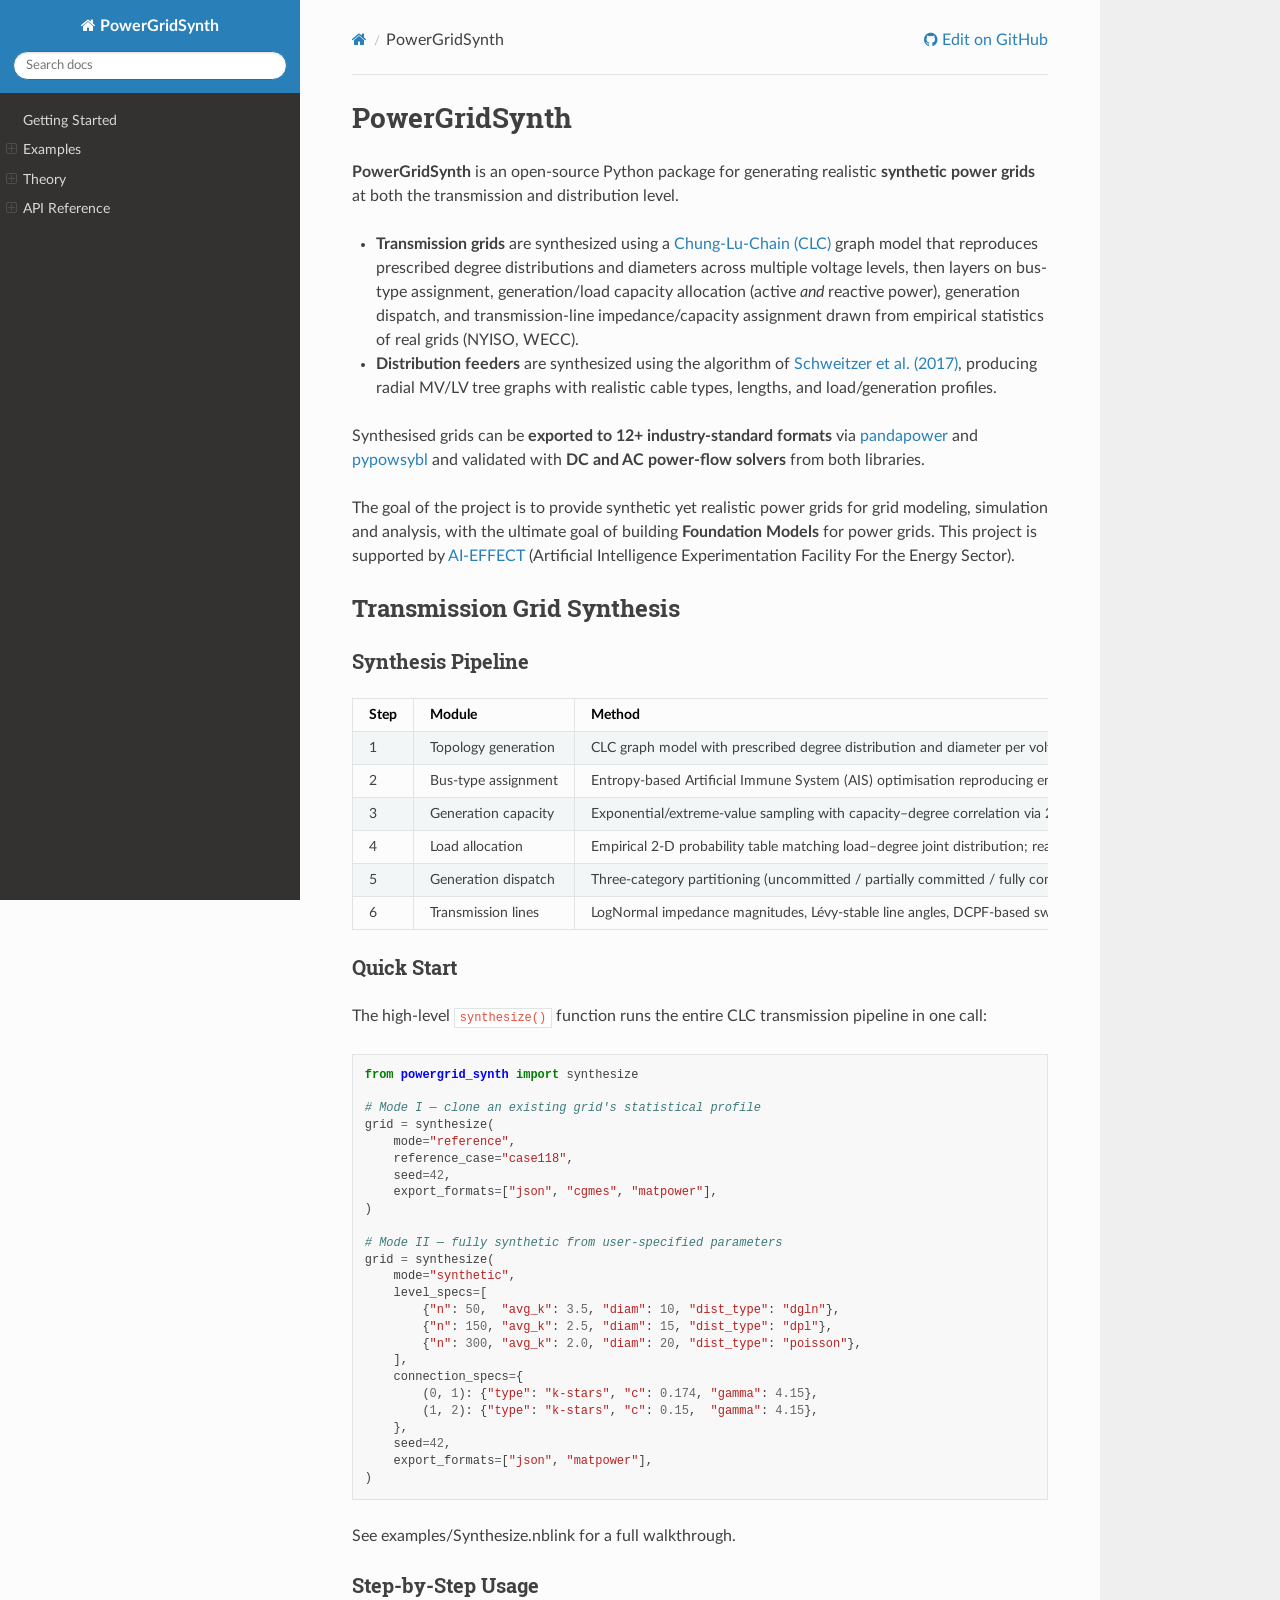
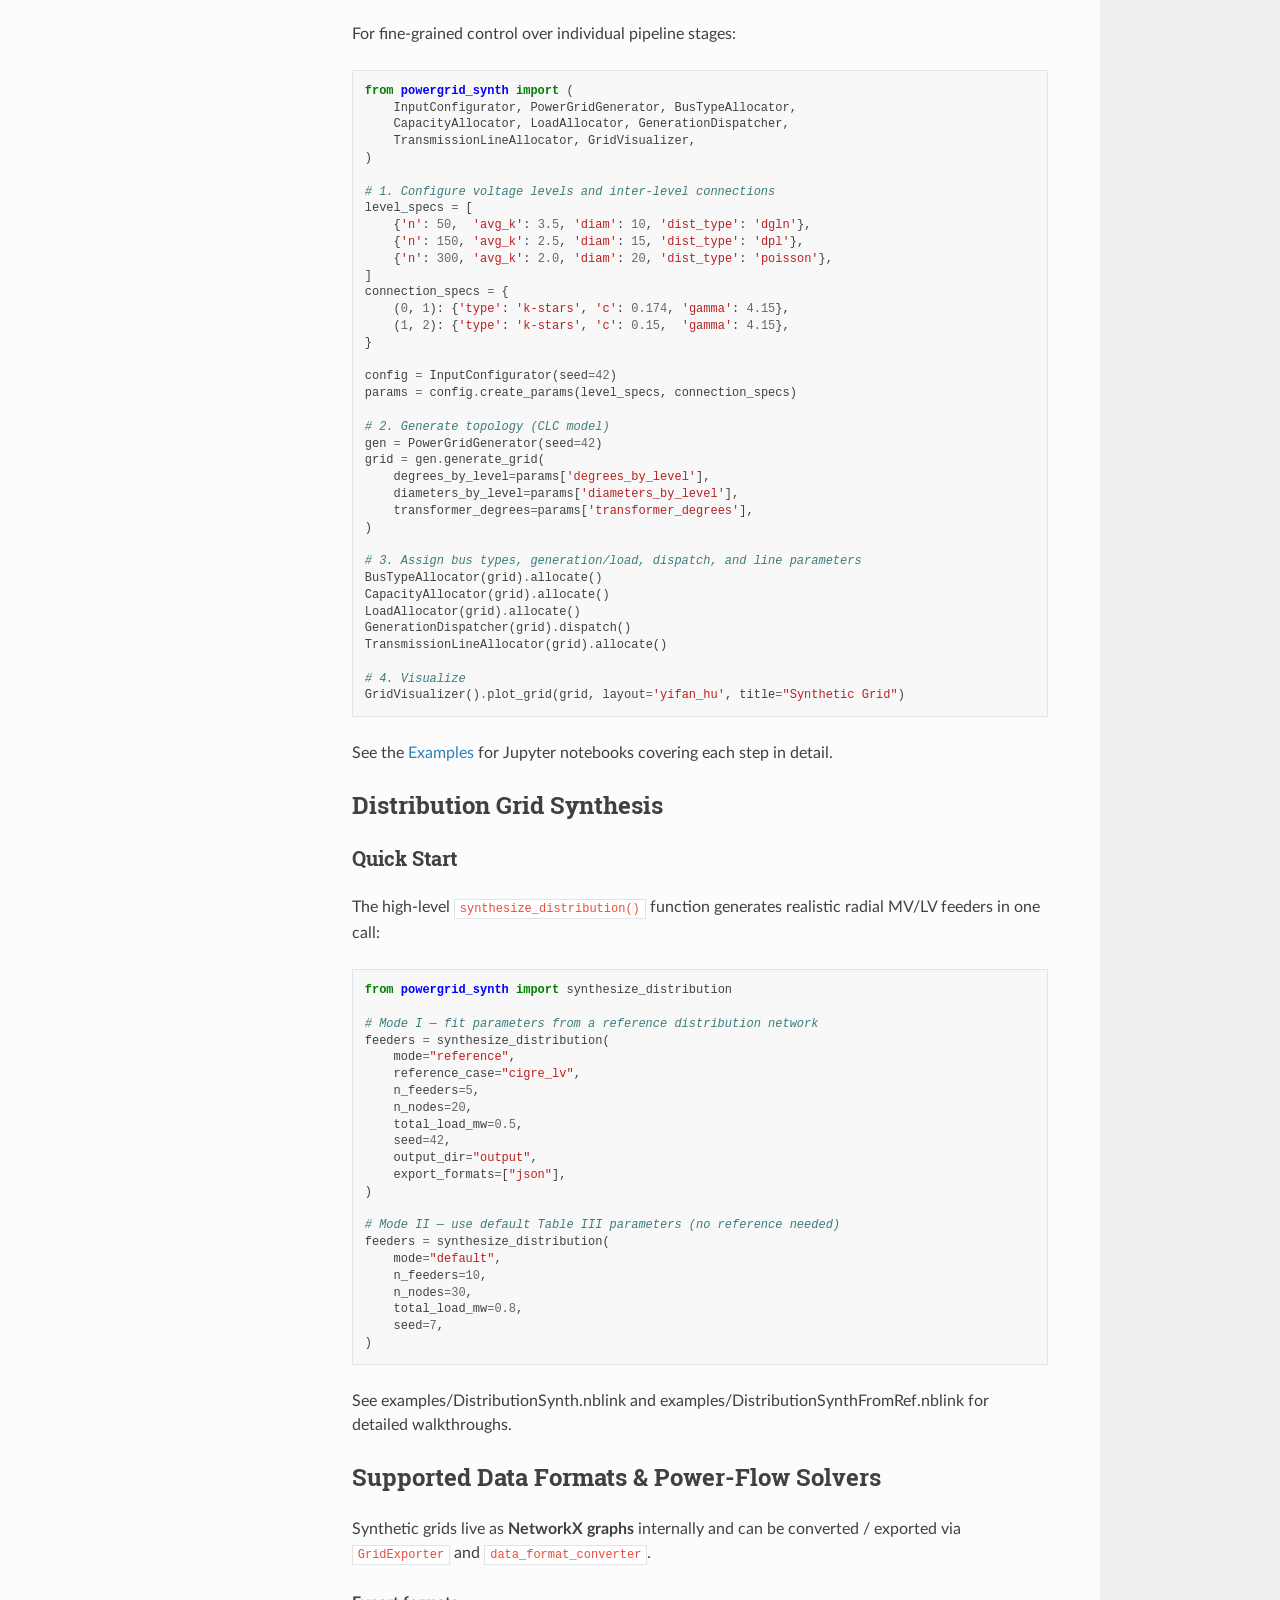
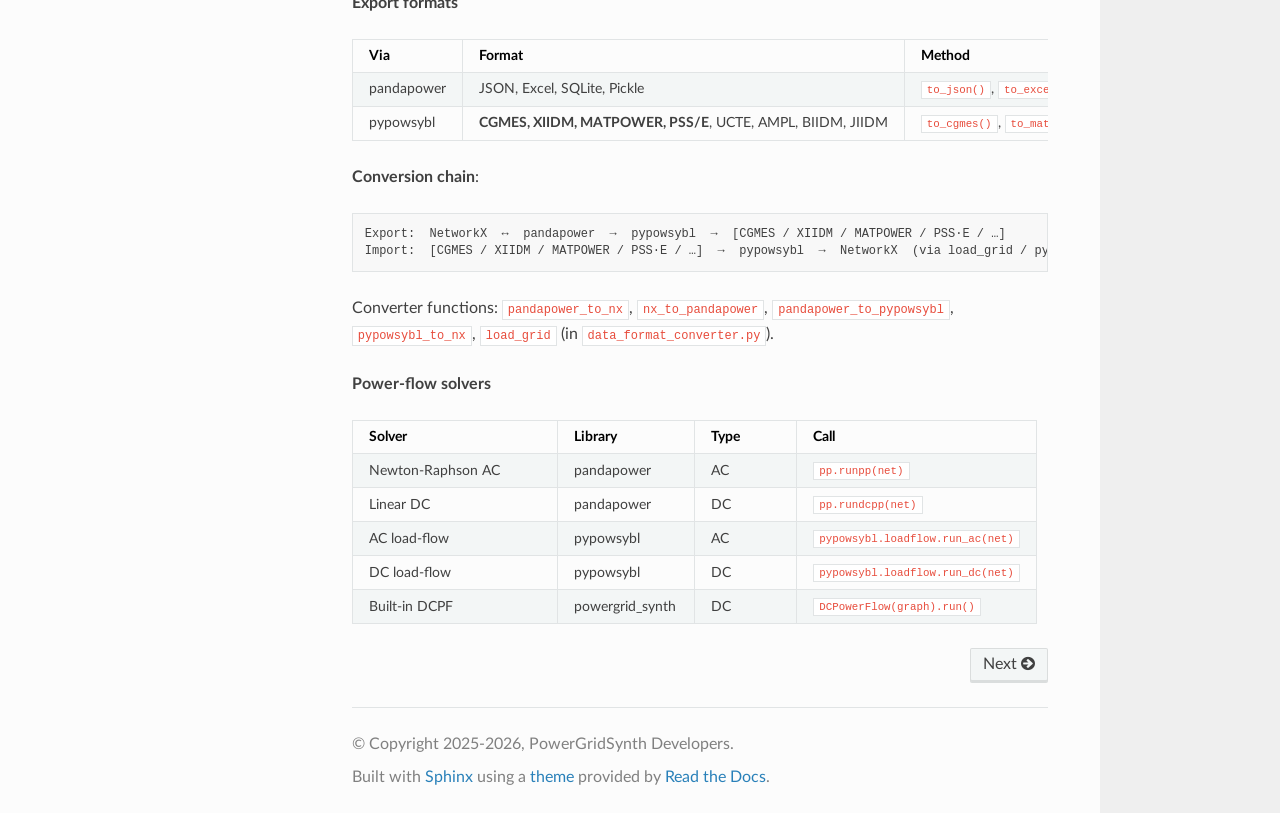
==== commit 5278b081: "docs: document the perturbation layer; drop the LF Energy attribution Adds docs/theory/perturbation." ====
--- a/docs/_build/html/index.html
+++ b/docs/_build/html/index.html
@@ -163,7 +163,7 @@
 <li><p><strong>Distribution feeders</strong> are synthesized using the algorithm of <a class="reference external" href="https://ieeexplore.ieee.org/document/7895177">Schweitzer et al. (2017)</a>, producing radial MV/LV tree graphs with realistic cable types, lengths, and load/generation profiles.</p></li>
 </ul>
 <p>Synthesised grids can be <strong>exported to 12+ industry-standard formats</strong> via <a class="reference external" href="https://www.pandapower.org/">pandapower</a> and <a class="reference external" href="https://pypowsybl.readthedocs.io/">pypowsybl</a> and validated with <strong>DC and AC power-flow solvers</strong> from both libraries.</p>
-<p>The goal of the project is to provide synthetic yet realistic power grids for grid modeling, simulation and analysis, with the ultimate goal of building <strong>Foundation Models</strong> for power grids. It is part of <a class="reference external" href="https://lfenergy.org">LF Energy</a>, a Linux Foundation focused on the energy sector. This project is supported by <a class="reference external" href="https://ai-effect.eu/">AI-EFFECT</a> (Artificial Intelligence Experimentation Facility For the Energy Sector).</p>
+<p>The goal of the project is to provide synthetic yet realistic power grids for grid modeling, simulation and analysis, with the ultimate goal of building <strong>Foundation Models</strong> for power grids. This project is supported by <a class="reference external" href="https://ai-effect.eu/">AI-EFFECT</a> (Artificial Intelligence Experimentation Facility For the Energy Sector).</p>
 <section id="transmission-grid-synthesis">
 <h2>Transmission Grid Synthesis<a class="headerlink" href="#transmission-grid-synthesis" title="Link to this heading"></a></h2>
 <section id="synthesis-pipeline">
